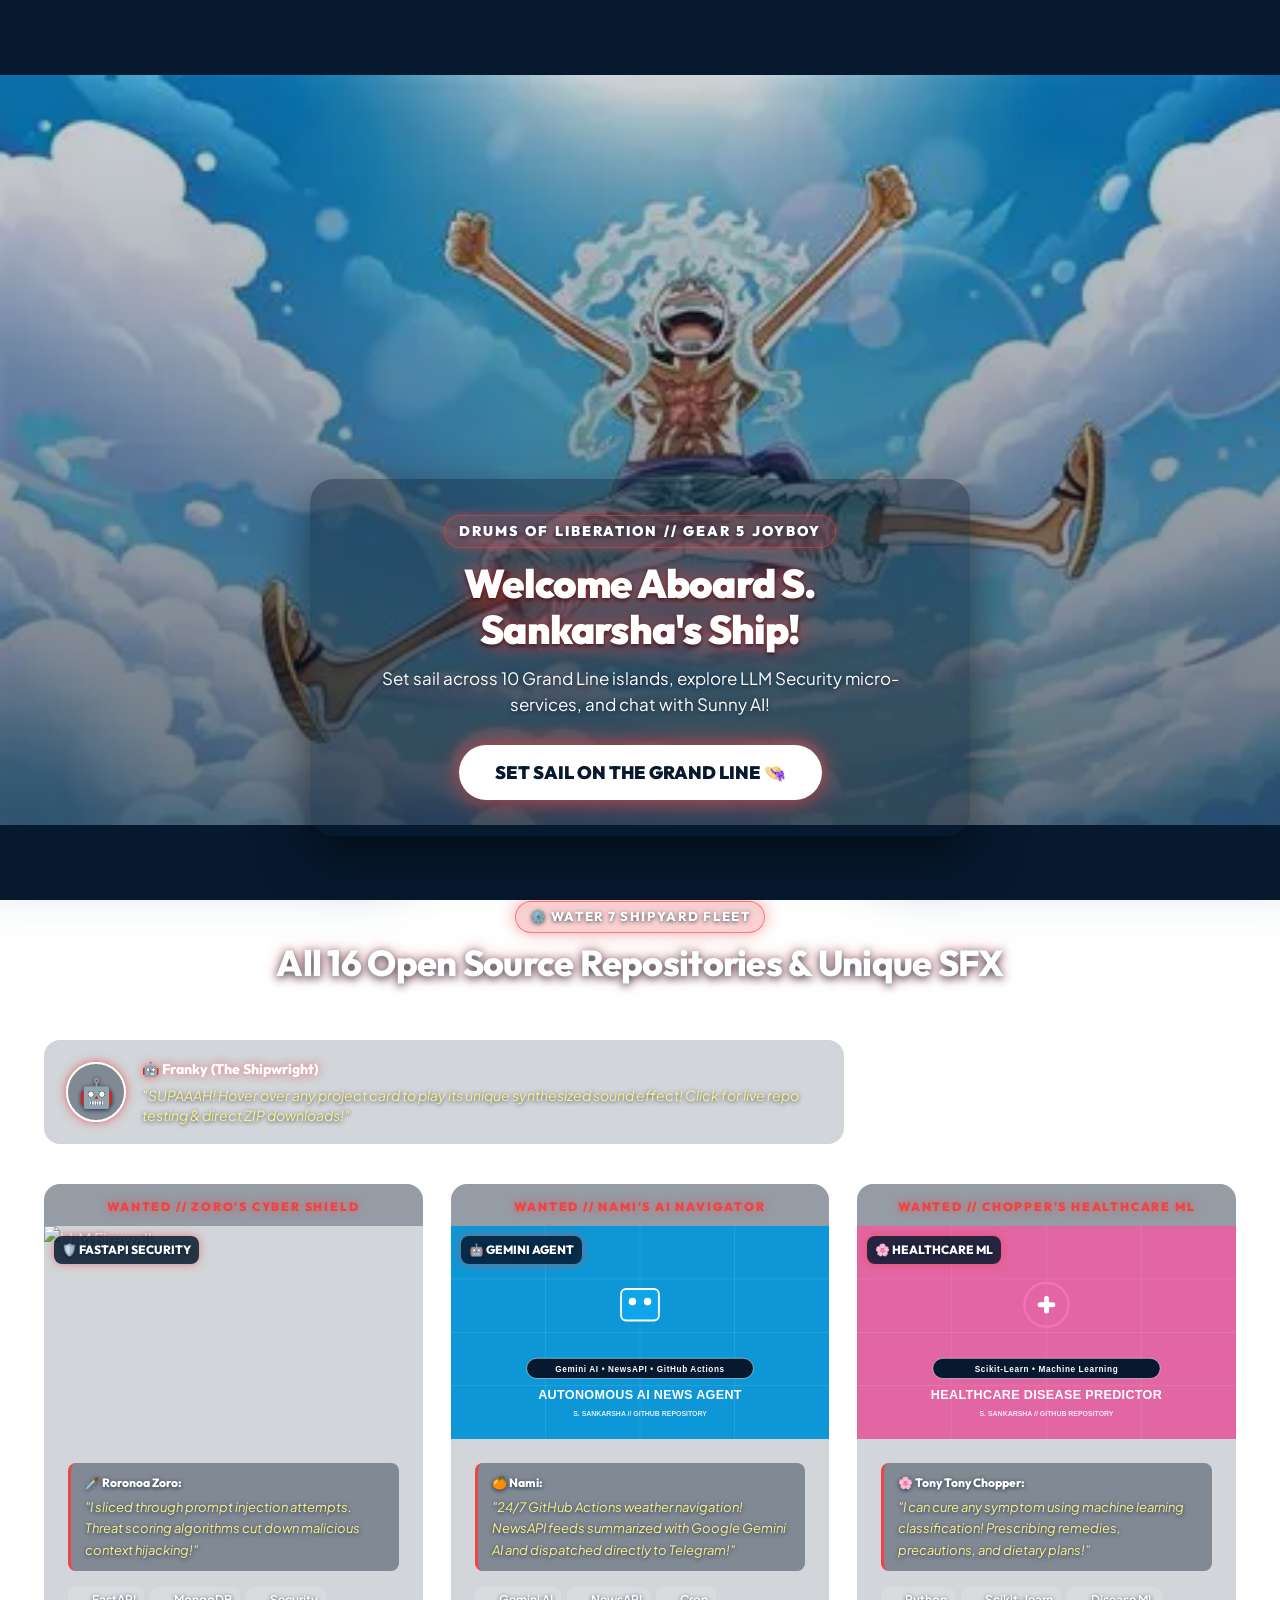
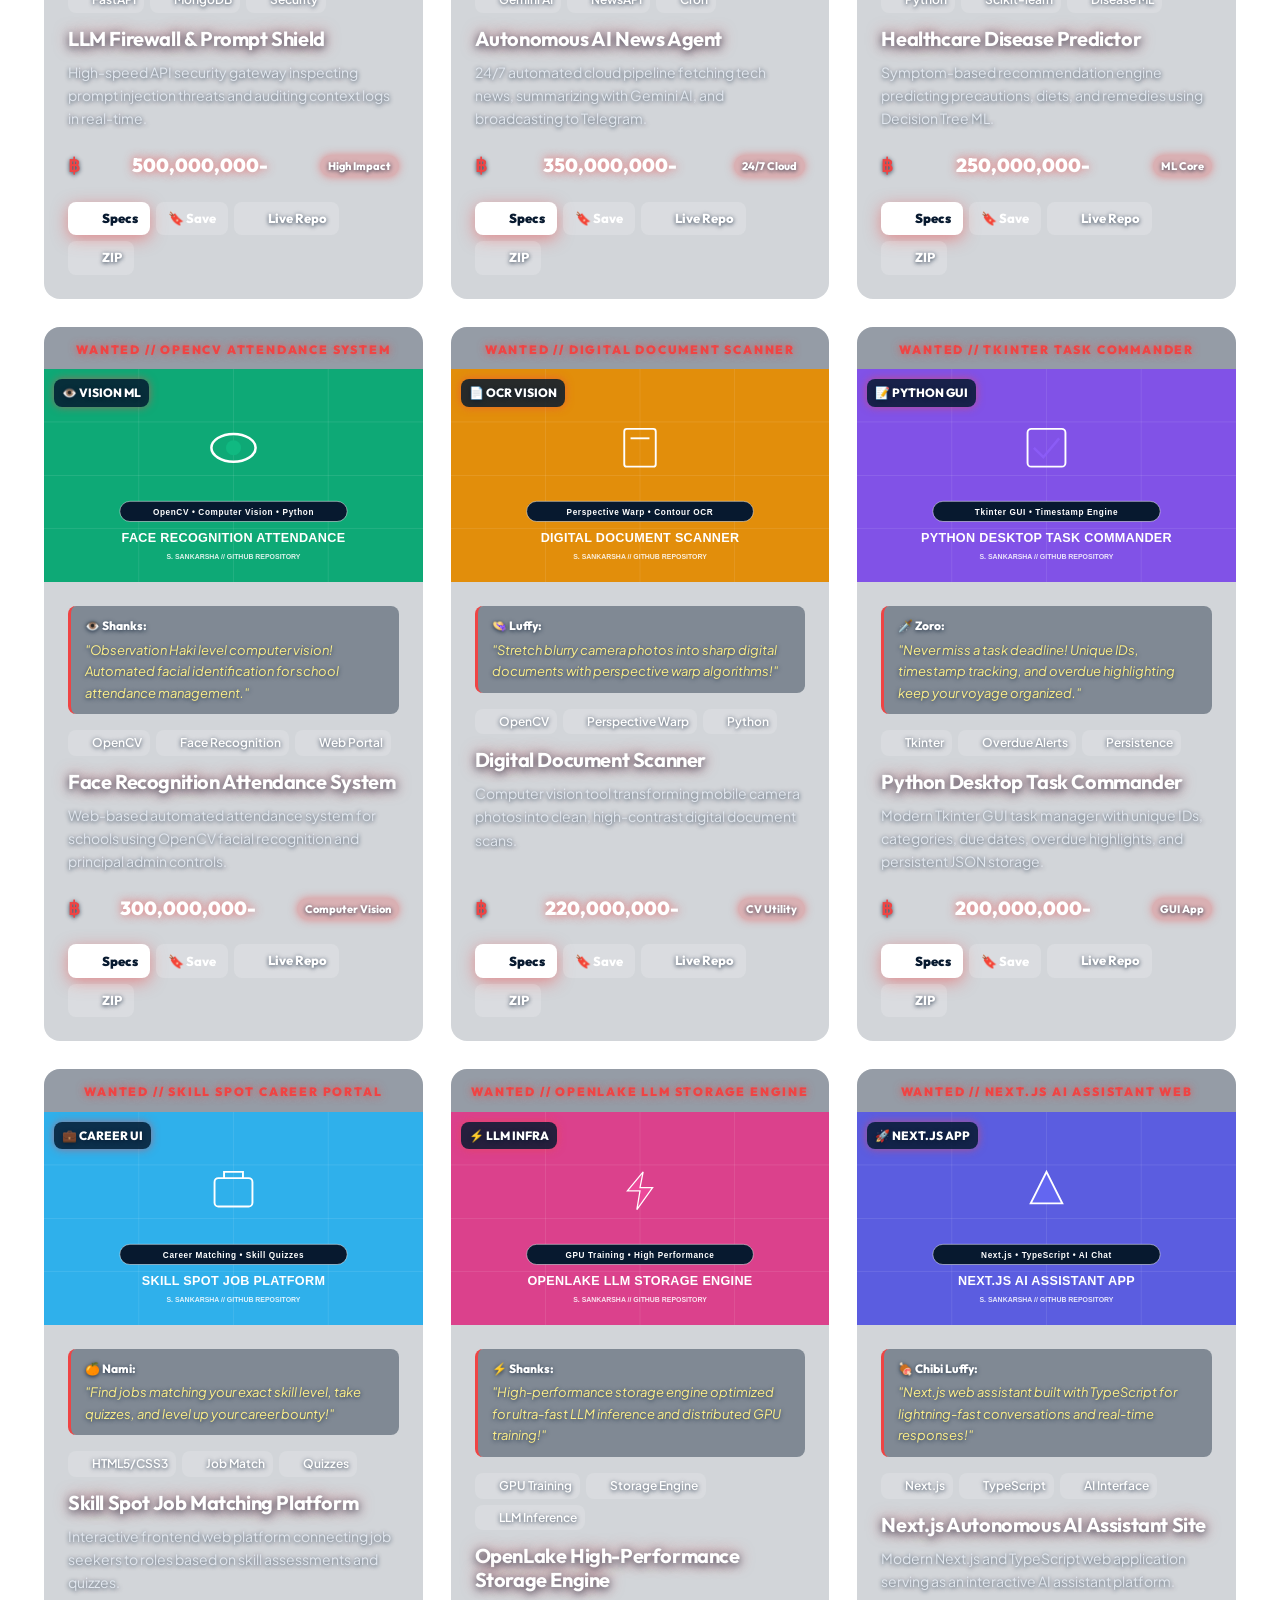
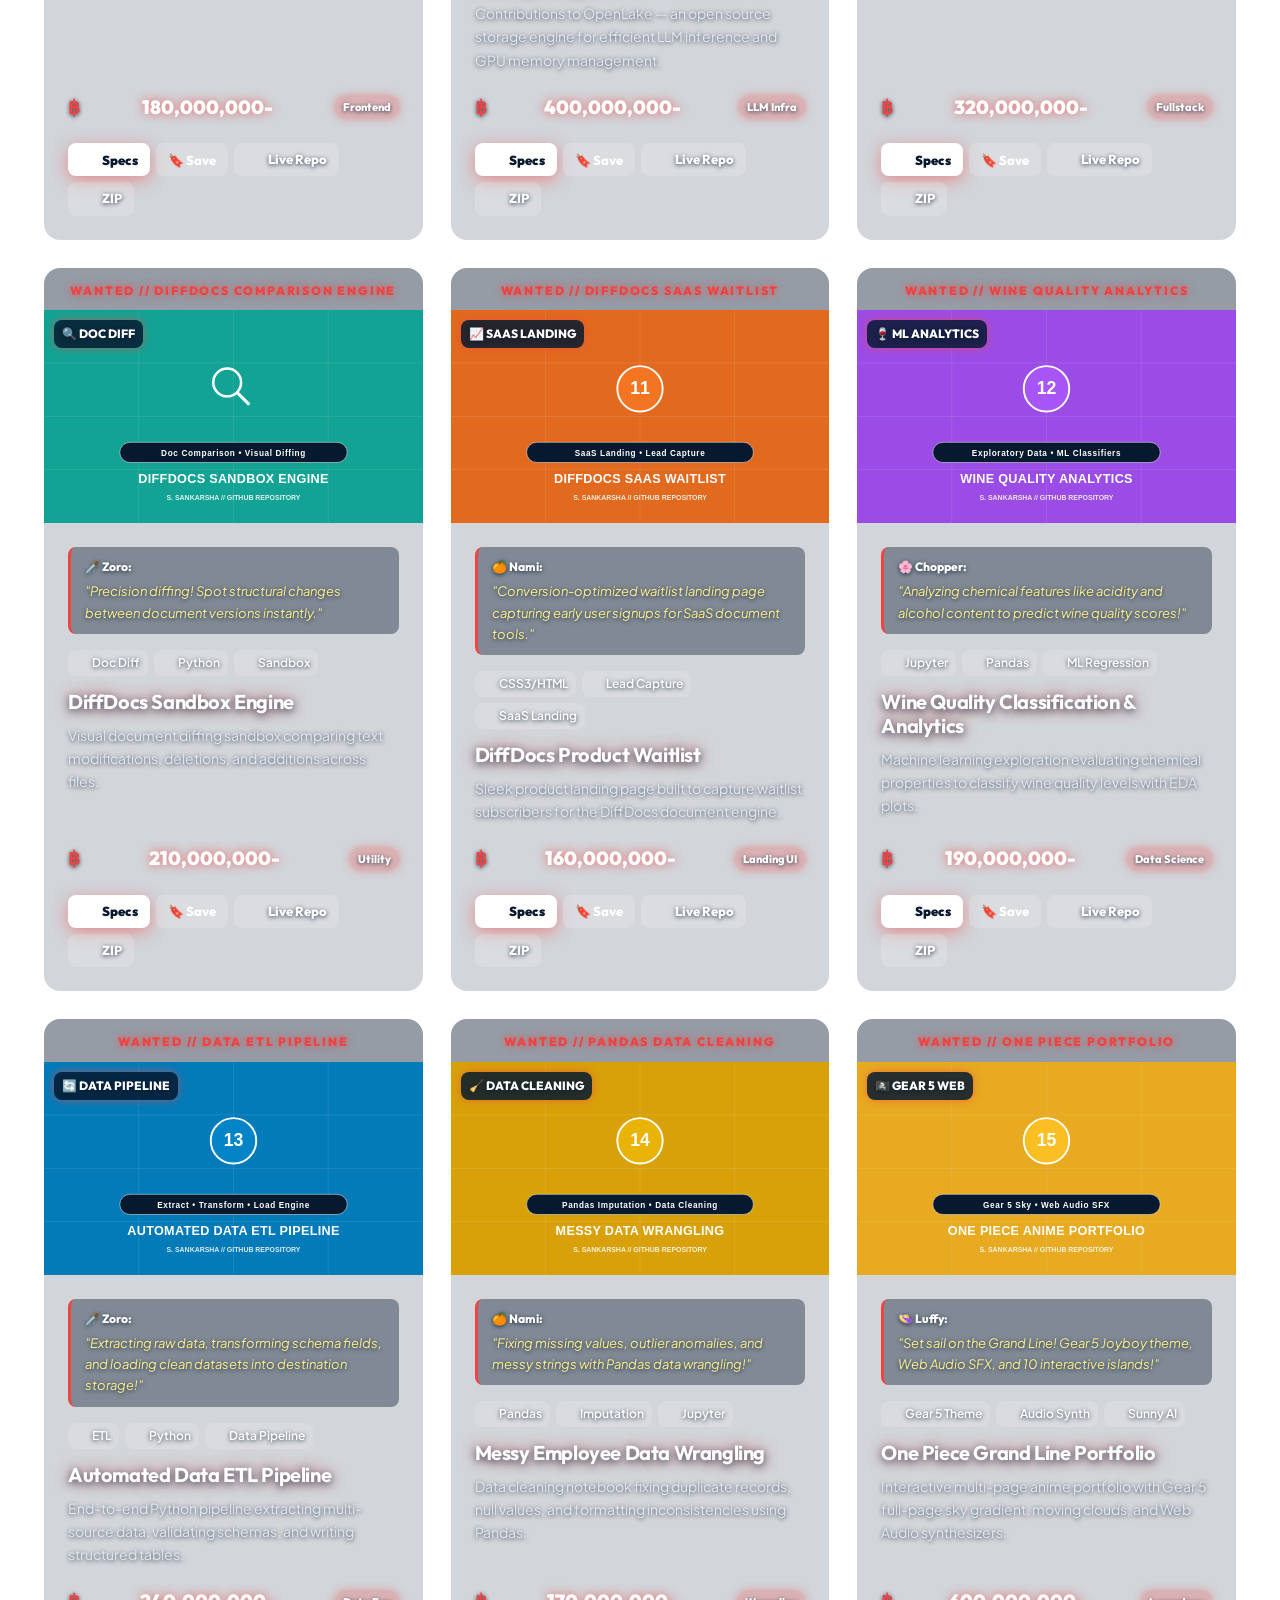
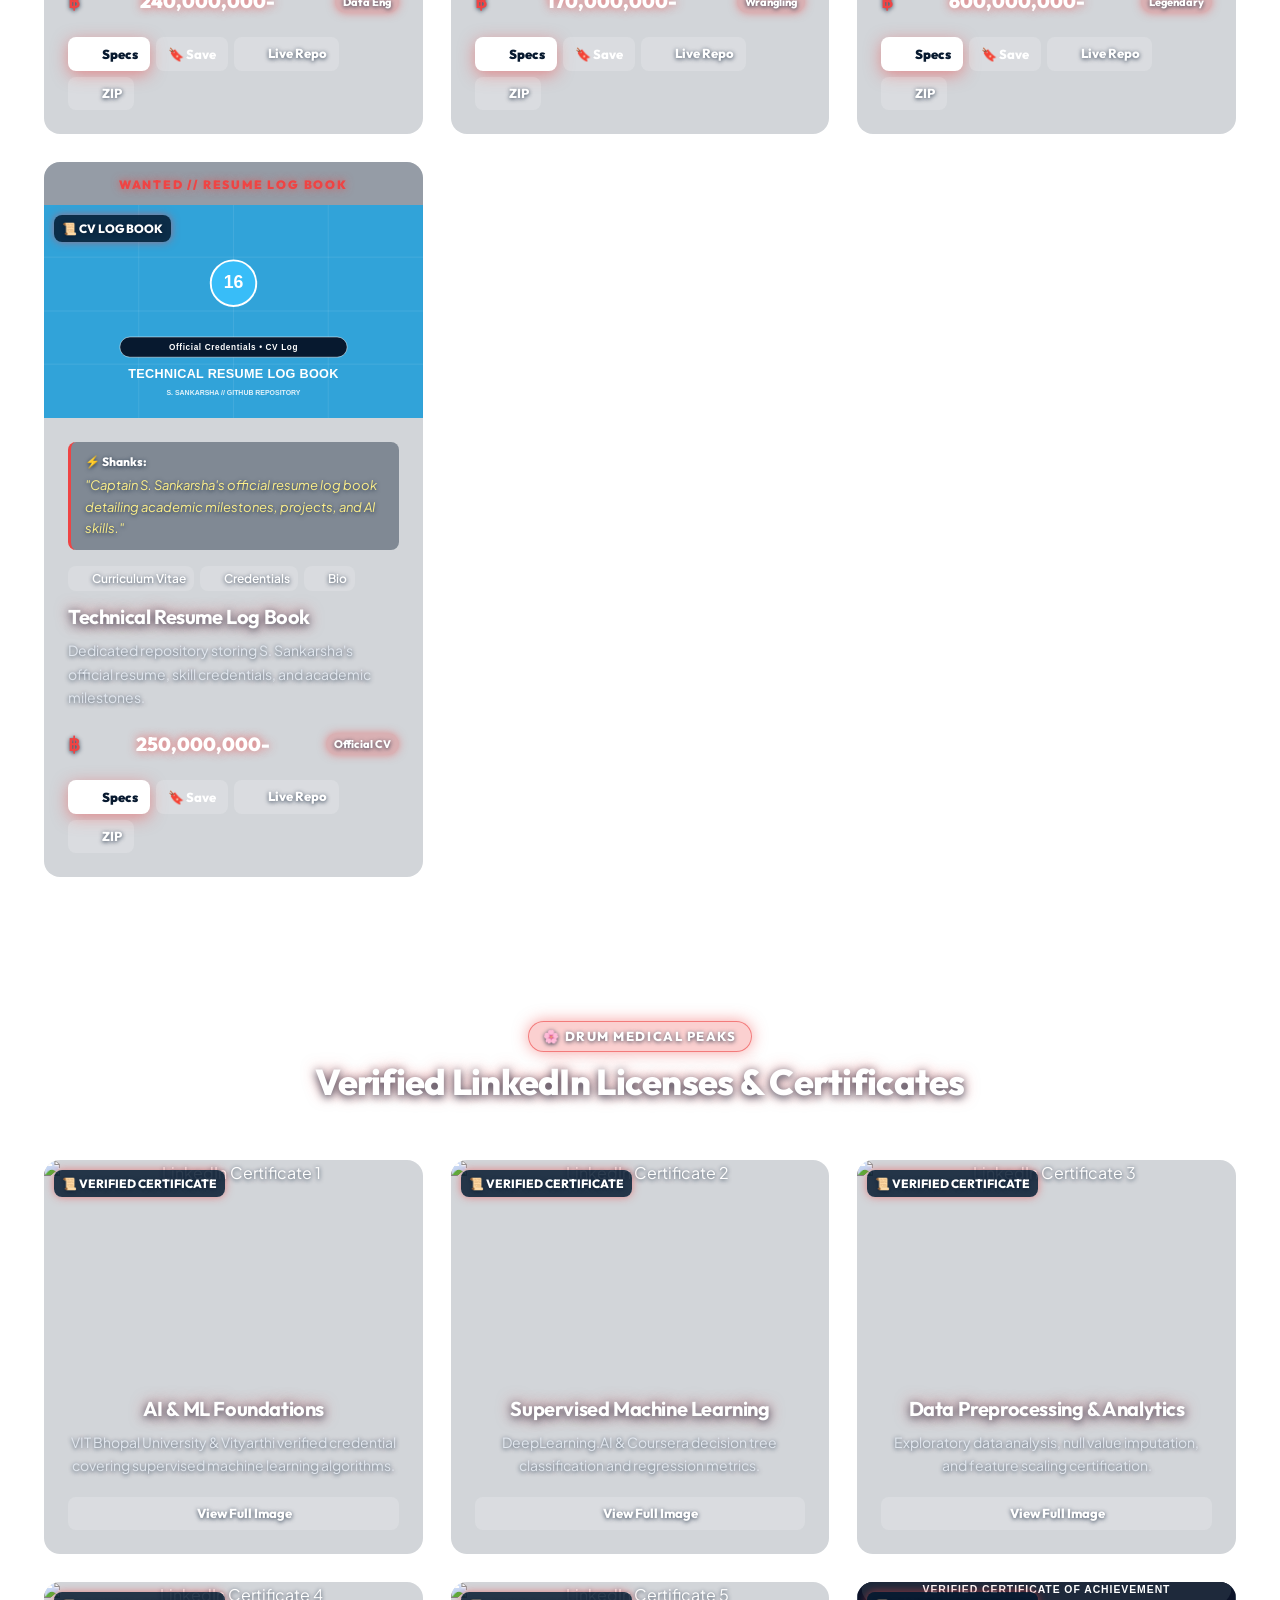
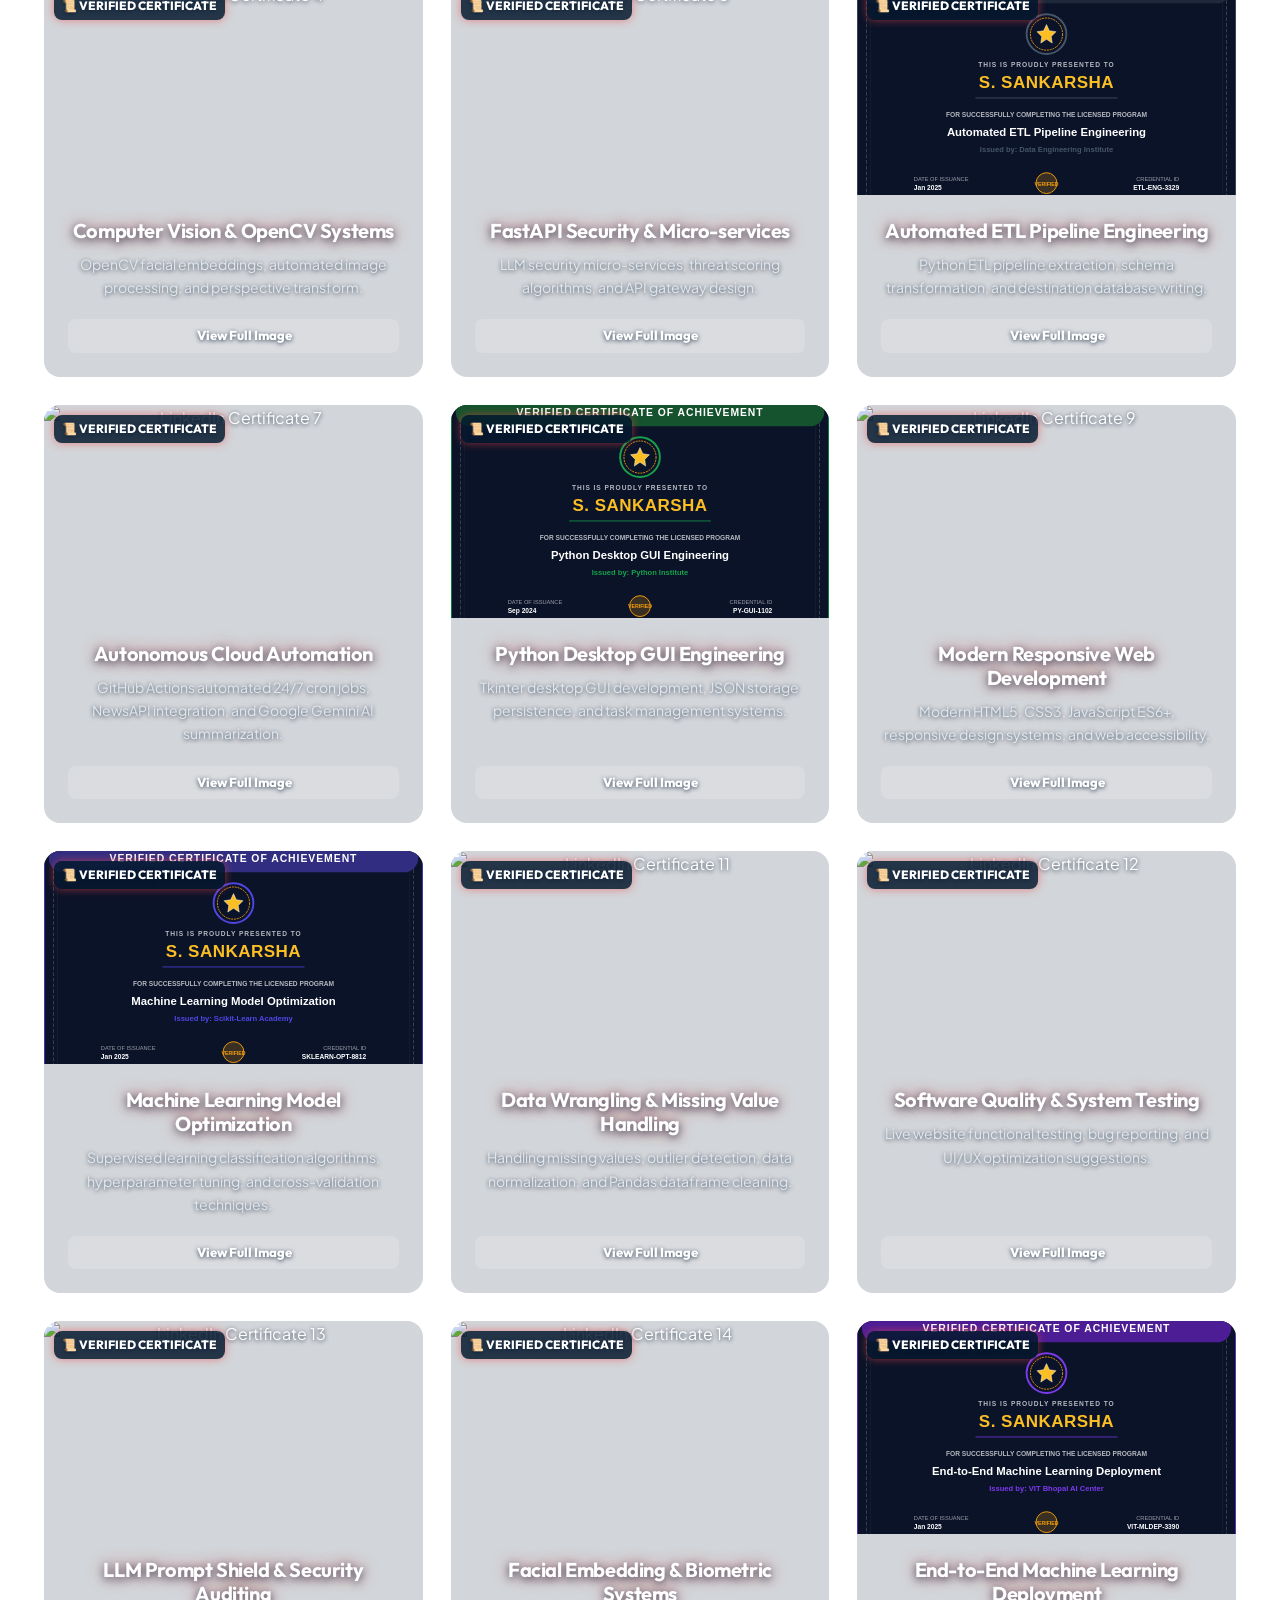
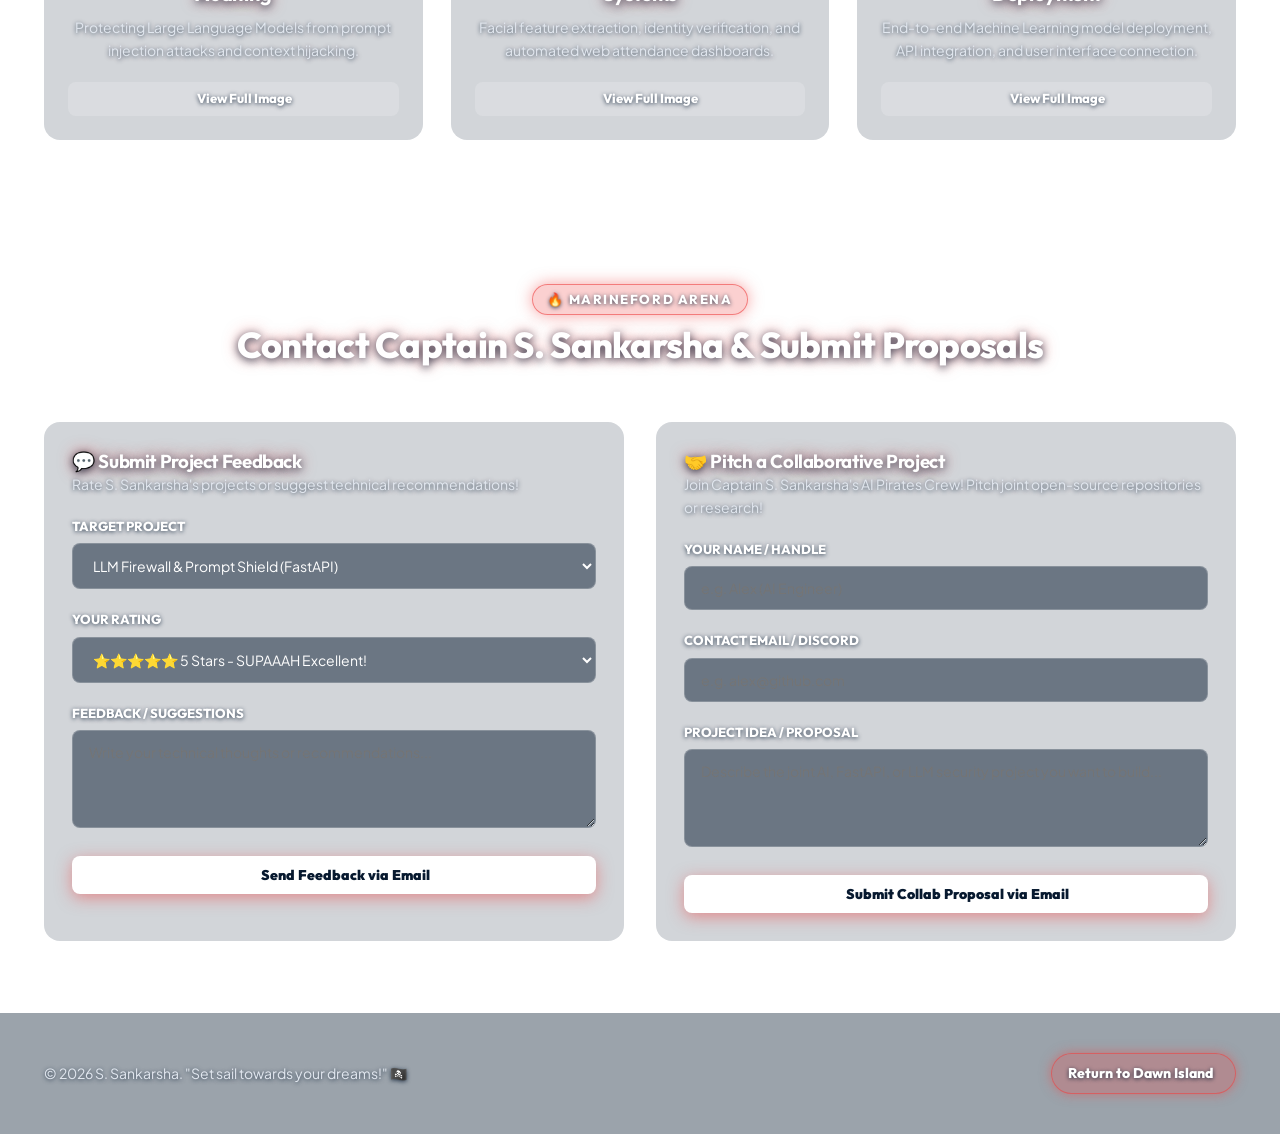
==== index.html @ 999dfcfd "Fix GitHub Pages root structure" ====
<!DOCTYPE html>
<html lang="en">
<head>
    <meta charset="UTF-8">
    <meta name="viewport" content="width=device-width, initial-scale=1.0">
    <title>S. Sankarsha | Grand Line Interactive AI Portfolio</title>
    <meta name="description" content="One Piece Interactive Portfolio of S. Sankarsha (Captain of the AI Pirates) - B.Tech AI & ML student at VIT Bhopal.">
    <meta name="author" content="S. Sankarsha">

    <!-- Open Graph Tags -->
    <meta property="og:title" content="S. Sankarsha | Captain of the AI Pirates">
    <meta property="og:description" content="Sail through the Grand Line across 10 islands, meet Straw Hat guides, and chat with Sunny AI Assistant.">
    <meta property="og:type" content="website">

    <!-- Google Fonts -->
    <link rel="preconnect" href="https://fonts.googleapis.com">
    <link rel="preconnect" href="https://fonts.gstatic.com" crossorigin>
    <link href="https://fonts.googleapis.com/css2?family=Outfit:wght@500;600;700;800;900&family=Plus+Jakarta+Sans:wght@400;500;600;700&display=swap" rel="stylesheet">
    
    <!-- Feather Icons -->
    <script src="https://unpkg.com/feather-icons"></script>

    <link rel="stylesheet" href="styles.css">
</head>
<body>

    <!-- Full-Screen Gear 5 Luffy Entry Splash Overlay -->
    <div class="gear5-splash" id="gear5SplashOverlay">
        <div class="gear5-splash-content">
            <span class="drum-tag">DRUMS OF LIBERATION // GEAR 5 JOYBOY</span>
            <h1 class="drum-title">Welcome Aboard S. Sankarsha's Ship!</h1>
            <p class="drum-subtext">Set sail across 10 Grand Line islands, explore LLM Security micro-services, and chat with Sunny AI!</p>
            <button class="btn-start-voyage" id="startVoyageBtn">
                SET SAIL ON THE GRAND LINE 👒
            </button>
        </div>
    </div>

    <!-- FULL-PAGE ANIMATED GEAR 5 SKY & OCEAN LAYERS -->
    <div class="cloud-drift-container"></div>
    <div class="cloud-left"></div>
    <div class="cloud-right"></div>

    <!-- Ocean Animation Background Canvas -->
    <canvas id="oceanCanvas"></canvas>

    <!-- Floating Glass Pill Log Pose Navigation Bar -->
    <header class="navbar" id="navbar">
        <div class="nav-container">
            <a href="index.html" class="nav-brand" data-luffy-talk="Shishishi! Welcome to S. Sankarsha's Grand Line Ship! Set sail with us!">
                <span class="straw-hat">👒</span>
                <span class="brand-name">S.Sankarsha <span class="brand-tag">// GRAND_LINE</span></span>
            </a>

            <div class="nav-divider"></div>

            <button class="nav-toggle" id="navToggle" aria-label="Toggle navigation menu">
                <i data-feather="menu"></i>
            </button>

            <nav class="nav-menu" id="navMenu">
                <a href="index.html" class="nav-link active">🏝️ Home</a>
                <a href="skills.html" class="nav-link">🗡️ Skills</a>
                <a href="projects.html" class="nav-link">⚙️ Projects</a>
                <a href="academics.html" class="nav-link">📜 Academics</a>
                <a href="experience.html" class="nav-link">🌊 Experience</a>
                <a href="collab.html" class="nav-link">🤝 Collab & Feedback</a>
                
                <button class="btn btn-outline btn-sm" id="openWatchlistBtn" title="View Saved Projects">
                    <i data-feather="bookmark"></i> Watchlist (<span id="watchlistCount">0</span>)
                </button>

                <button class="btn btn-outline btn-sm sfx-toggle" id="sfxToggleBtn" title="Toggle SFX">
                    <i data-feather="volume-2"></i> SFX: ON
                </button>

                <button class="btn btn-outline btn-sm" id="openTreasureBtn">
                    <i data-feather="package"></i> Chest
                </button>

                <button class="btn btn-primary btn-sm btn-sunny-ai" id="openSunnyAiBtn">
                    <i data-feather="cpu"></i> Sunny AI
                </button>
            </nav>
        </div>
    </header>

    <main class="container">

        <!-- ISLAND 1: DAWN ISLAND (Hero Billboard) -->
        <section class="section island-section hero-section" id="dawn-island" data-luffy-talk="I'm Monkey D. Luffy! S. Sankarsha is our AI Captain, and he's gonna build the safest AI in the world!">
            <div class="hero-container">
                <div class="hero-content">
                    <div class="streaming-badge-row">
                        <span class="streaming-badge netflix-red">SEASON 1 // GRAND LINE</span>
                        <span class="streaming-badge match-green">99% MATCH FOR RECRUITERS</span>
                        <span class="streaming-badge crunchy-orange">4K ULTRA HD</span>
                    </div>

                    <h1 class="hero-title">
                        "I'm S. Sankarsha, and I'm gonna conquer the <span class="text-highlight">AI Frontier</span> in the Grand Line!"
                    </h1>

                    <p class="hero-description">
                        Hi! I'm <strong>S. Sankarsha (Captain of the AI Pirates)</strong>—a B.Tech AI & ML student at VIT Bhopal University. Driven by Luffy's spirit of relentless determination, I build FastAPI security gateways, LLM prompt shields, OpenCV face systems, and 24/7 autonomous agents.
                    </p>

                    <div class="character-guide-box luffy-guide">
                        <img src="assets/characters/luffy.jpg" alt="Monkey D. Luffy" class="guide-avatar">
                        <div>
                            <span class="guide-name">👒 Monkey D. Luffy (Captain Guide)</span>
                            <p class="guide-speech">"S. Sankarsha never backs down! He works hard every day studying Machine Learning, Python, and LLM security at VIT Bhopal so he can build awesome technology for everyone!"</p>
                        </div>
                    </div>

                    <div class="hero-actions">
                        <a href="#projects-fleet-section" class="btn btn-primary">
                            <i data-feather="play"></i> ▶ View All 16 Projects
                        </a>
                        <a href="#certifications-section" class="btn btn-outline">
                            <i data-feather="award"></i> Certifications
                        </a>
                        <a href="#contact-collab-section" class="btn btn-outline">
                            <i data-feather="message-square"></i> Contact & Collab
                        </a>
                    </div>
                </div>

                <div class="hero-visual">
                    <div class="anime-frame jolly-frame">
                        <img src="assets/characters/luffy.jpg" alt="S. Sankarsha Captain Avatar" class="anime-avatar" loading="eager">
                        <div class="frame-tag">CAPTAIN // S. SANKARSHA</div>
                    </div>
                </div>
            </div>
        </section>

        <!-- ALL 16 OPEN SOURCE PROJECTS GRID -->
        <section class="section island-section" id="projects-fleet-section">
            <div class="section-header text-center">
                <span class="section-tag">⚙️ WATER 7 SHIPYARD FLEET</span>
                <h2 class="section-title">All 16 Open Source Repositories & Unique SFX</h2>
            </div>

            <div class="character-guide-box franky-guide margin-auto" style="max-width: 800px; margin-bottom: 2.5rem;">
                <div class="guide-avatar-text">🤖</div>
                <div>
                    <span class="guide-name">🤖 Franky (The Shipwright)</span>
                    <p class="guide-speech">"SUPAAAH! Hover over any project card to play its unique synthesized sound effect! Click for live repo testing & direct ZIP downloads!"</p>
                </div>
            </div>

            <div class="projects-grid">
                <!-- 1. LLM Firewall -->
                <article class="wanted-poster card" data-sfx-id="1" id="zoroProjectCard">
                    <div class="sword-slash-overlay" id="zoroSlashOverlay"><span class="slash-line line-1"></span><span class="slash-line line-2"></span><span class="slash-line line-3"></span></div>
                    <div class="poster-header"><span class="poster-dead-alive">WANTED // ZORO'S CYBER SHIELD</span></div>
                    <div class="project-image-wrapper">
                        <img src="assets/projects/project_1.svg" alt="LLM Firewall" class="project-image" loading="lazy">
                        <div class="bounty-crew-tag">🛡️ FASTAPI SECURITY</div>
                    </div>
                    <div class="project-body">
                        <div class="character-quote-box">
                            <span class="quote-speaker">🗡️ Roronoa Zoro:</span>
                            <p class="quote-text">"I sliced through prompt injection attempts. Threat scoring algorithms cut down malicious context hijacking!"</p>
                        </div>
                        <div class="project-tags">
                            <span class="tag"><i data-feather="server"></i> FastAPI</span>
                            <span class="tag"><i data-feather="database"></i> MongoDB</span>
                            <span class="tag"><i data-feather="shield"></i> Security</span>
                        </div>
                        <h3 class="project-title">LLM Firewall & Prompt Shield</h3>
                        <p class="project-description">High-speed API security gateway inspecting prompt injection threats and auditing context logs in real-time.</p>
                        <div class="bounty-amount" data-tooltip="FastAPI Gateway + Real-time Threat Scoring + MongoDB Audit Trail">
                            <span class="berry-symbol">฿</span> 500,000,000- <span class="bounty-badge">High Impact</span>
                        </div>
                        <div class="project-footer" style="display: flex; gap: 0.375rem; flex-wrap: wrap;">
                            <button class="btn btn-sm btn-primary open-episode-btn" data-project="1"><i data-feather="play"></i> Specs</button>
                            <button class="btn btn-sm btn-outline bookmark-btn" data-id="1" data-title="LLM Firewall & Prompt Shield">🔖 Save</button>
                            <a href="https://github.com/Sankarsh369/llm-firewall-api" target="_blank" rel="noopener noreferrer" class="btn btn-sm btn-outline"><i data-feather="external-link"></i> Live Repo</a>
                            <a href="https://github.com/Sankarsh369/llm-firewall-api/archive/refs/heads/main.zip" class="btn btn-sm btn-outline" download><i data-feather="download"></i> ZIP</a>
                        </div>
                    </div>
                </article>

                <!-- 2. AI News Agent -->
                <article class="wanted-poster card" data-sfx-id="2" id="namiProjectCard">
                    <div class="lightning-overlay" id="namiLightningOverlay"><div class="lightning-bolt"></div></div>
                    <div class="poster-header"><span class="poster-dead-alive">WANTED // NAMI'S AI NAVIGATOR</span></div>
                    <div class="project-image-wrapper">
                        <img src="assets/projects/project_2.svg" alt="AI News Agent" class="project-image" loading="lazy">
                        <div class="bounty-crew-tag">🤖 GEMINI AGENT</div>
                    </div>
                    <div class="project-body">
                        <div class="character-quote-box">
                            <span class="quote-speaker">🍊 Nami:</span>
                            <p class="quote-text">"24/7 GitHub Actions weather navigation! NewsAPI feeds summarized with Google Gemini AI and dispatched directly to Telegram!"</p>
                        </div>
                        <div class="project-tags">
                            <span class="tag"><i data-feather="cpu"></i> Gemini AI</span>
                            <span class="tag"><i data-feather="rss"></i> NewsAPI</span>
                            <span class="tag"><i data-feather="refresh-cw"></i> Cron</span>
                        </div>
                        <h3 class="project-title">Autonomous AI News Agent</h3>
                        <p class="project-description">24/7 automated cloud pipeline fetching tech news, summarizing with Gemini AI, and broadcasting to Telegram.</p>
                        <div class="bounty-amount" data-tooltip="Autonomous Cloud Cron + Gemini Summarization + Telegram Hooks">
                            <span class="berry-symbol">฿</span> 350,000,000- <span class="bounty-badge">24/7 Cloud</span>
                        </div>
                        <div class="project-footer" style="display: flex; gap: 0.375rem; flex-wrap: wrap;">
                            <button class="btn btn-sm btn-primary open-episode-btn" data-project="2"><i data-feather="play"></i> Specs</button>
                            <button class="btn btn-sm btn-outline bookmark-btn" data-id="2" data-title="Autonomous AI News Agent">🔖 Save</button>
                            <a href="https://github.com/Sankarsh369/ai-news-agent" target="_blank" rel="noopener noreferrer" class="btn btn-sm btn-outline"><i data-feather="external-link"></i> Live Repo</a>
                            <a href="https://github.com/Sankarsh369/ai-news-agent/archive/refs/heads/main.zip" class="btn btn-sm btn-outline" download><i data-feather="download"></i> ZIP</a>
                        </div>
                    </div>
                </article>

                <!-- 3. Health Care Center -->
                <article class="wanted-poster card" data-sfx-id="3" id="chopperProjectCard">
                    <div class="sakura-overlay" id="chopperSakuraOverlay"><div class="sakura-petal" style="left: 20%;"></div><div class="sakura-petal" style="left: 50%;"></div><div class="sakura-petal" style="left: 80%;"></div></div>
                    <div class="poster-header"><span class="poster-dead-alive">WANTED // CHOPPER'S HEALTHCARE ML</span></div>
                    <div class="project-image-wrapper">
                        <img src="assets/projects/project_3.svg" alt="Medicine Rec System" class="project-image" loading="lazy">
                        <div class="bounty-crew-tag">🌸 HEALTHCARE ML</div>
                    </div>
                    <div class="project-body">
                        <div class="character-quote-box">
                            <span class="quote-speaker">🌸 Tony Tony Chopper:</span>
                            <p class="quote-text">"I can cure any symptom using machine learning classification! Prescribing remedies, precautions, and dietary plans!"</p>
                        </div>
                        <div class="project-tags">
                            <span class="tag"><i data-feather="code"></i> Python</span>
                            <span class="tag"><i data-feather="box"></i> Scikit-learn</span>
                            <span class="tag"><i data-feather="activity"></i> Disease ML</span>
                        </div>
                        <h3 class="project-title">Healthcare Disease Predictor</h3>
                        <p class="project-description">Symptom-based recommendation engine predicting precautions, diets, and remedies using Decision Tree ML.</p>
                        <div class="bounty-amount" data-tooltip="Scikit-learn Supervised Classification + Healthcare Tip Generator">
                            <span class="berry-symbol">฿</span> 250,000,000- <span class="bounty-badge">ML Core</span>
                        </div>
                        <div class="project-footer" style="display: flex; gap: 0.375rem; flex-wrap: wrap;">
                            <button class="btn btn-sm btn-primary open-episode-btn" data-project="3"><i data-feather="play"></i> Specs</button>
                            <button class="btn btn-sm btn-outline bookmark-btn" data-id="3" data-title="Healthcare Disease Predictor">🔖 Save</button>
                            <a href="https://github.com/Sankarsh369/Health_Care_center" target="_blank" rel="noopener noreferrer" class="btn btn-sm btn-outline"><i data-feather="external-link"></i> Live Repo</a>
                            <a href="https://github.com/Sankarsh369/Health_Care_center/archive/refs/heads/main.zip" class="btn btn-sm btn-outline" download><i data-feather="download"></i> ZIP</a>
                        </div>
                    </div>
                </article>

                <!-- 4. Face Recognition Attendance -->
                <article class="wanted-poster card" data-sfx-id="4">
                    <div class="poster-header"><span class="poster-dead-alive">WANTED // OPENCV ATTENDANCE SYSTEM</span></div>
                    <div class="project-image-wrapper">
                        <img src="assets/projects/project_4.svg" alt="Face Recognition Attendance" class="project-image" loading="lazy">
                        <div class="bounty-crew-tag">👁️ VISION ML</div>
                    </div>
                    <div class="project-body">
                        <div class="character-quote-box">
                            <span class="quote-speaker">👁️ Shanks:</span>
                            <p class="quote-text">"Observation Haki level computer vision! Automated facial identification for school attendance management."</p>
                        </div>
                        <div class="project-tags">
                            <span class="tag"><i data-feather="camera"></i> OpenCV</span>
                            <span class="tag"><i data-feather="user"></i> Face Recognition</span>
                            <span class="tag"><i data-feather="globe"></i> Web Portal</span>
                        </div>
                        <h3 class="project-title">Face Recognition Attendance System</h3>
                        <p class="project-description">Web-based automated attendance system for schools using OpenCV facial recognition and principal admin controls.</p>
                        <div class="bounty-amount" data-tooltip="OpenCV Facial Embeddings + Role-Based Attendance Dashboard">
                            <span class="berry-symbol">฿</span> 300,000,000- <span class="bounty-badge">Computer Vision</span>
                        </div>
                        <div class="project-footer" style="display: flex; gap: 0.375rem; flex-wrap: wrap;">
                            <button class="btn btn-sm btn-primary open-episode-btn" data-project="4"><i data-feather="play"></i> Specs</button>
                            <button class="btn btn-sm btn-outline bookmark-btn" data-id="4" data-title="Face Recognition Attendance System">🔖 Save</button>
                            <a href="https://github.com/Sankarsh369/Face-recognition-attendance-system" target="_blank" rel="noopener noreferrer" class="btn btn-sm btn-outline"><i data-feather="external-link"></i> Live Repo</a>
                            <a href="https://github.com/Sankarsh369/Face-recognition-attendance-system/archive/refs/heads/main.zip" class="btn btn-sm btn-outline" download><i data-feather="download"></i> ZIP</a>
                        </div>
                    </div>
                </article>

                <!-- 5. Digital Document Scanner -->
                <article class="wanted-poster card" data-sfx-id="5">
                    <div class="poster-header"><span class="poster-dead-alive">WANTED // DIGITAL DOCUMENT SCANNER</span></div>
                    <div class="project-image-wrapper">
                        <img src="assets/projects/project_5.svg" alt="Document Scanner" class="project-image" loading="lazy">
                        <div class="bounty-crew-tag">📄 OCR VISION</div>
                    </div>
                    <div class="project-body">
                        <div class="character-quote-box">
                            <span class="quote-speaker">👒 Luffy:</span>
                            <p class="quote-text">"Stretch blurry camera photos into sharp digital documents with perspective warp algorithms!"</p>
                        </div>
                        <div class="project-tags">
                            <span class="tag"><i data-feather="camera"></i> OpenCV</span>
                            <span class="tag"><i data-feather="file-text"></i> Perspective Warp</span>
                            <span class="tag"><i data-feather="code"></i> Python</span>
                        </div>
                        <h3 class="project-title">Digital Document Scanner</h3>
                        <p class="project-description">Computer vision tool transforming mobile camera photos into clean, high-contrast digital document scans.</p>
                        <div class="bounty-amount" data-tooltip="Contour Detection + 4-Point Perspective Transform + Adaptive Thresholding">
                            <span class="berry-symbol">฿</span> 220,000,000- <span class="bounty-badge">CV Utility</span>
                        </div>
                        <div class="project-footer" style="display: flex; gap: 0.375rem; flex-wrap: wrap;">
                            <button class="btn btn-sm btn-primary open-episode-btn" data-project="5"><i data-feather="play"></i> Specs</button>
                            <button class="btn btn-sm btn-outline bookmark-btn" data-id="5" data-title="Digital Document Scanner">🔖 Save</button>
                            <a href="https://github.com/Sankarsh369/digital-document-scanner" target="_blank" rel="noopener noreferrer" class="btn btn-sm btn-outline"><i data-feather="external-link"></i> Live Repo</a>
                            <a href="https://github.com/Sankarsh369/digital-document-scanner/archive/refs/heads/main.zip" class="btn btn-sm btn-outline" download><i data-feather="download"></i> ZIP</a>
                        </div>
                    </div>
                </article>

                <!-- 6. Desktop To-Do List App -->
                <article class="wanted-poster card" data-sfx-id="6">
                    <div class="poster-header"><span class="poster-dead-alive">WANTED // TKINTER TASK COMMANDER</span></div>
                    <div class="project-image-wrapper">
                        <img src="assets/projects/project_6.svg" alt="To-Do List App" class="project-image" loading="lazy">
                        <div class="bounty-crew-tag">📝 PYTHON GUI</div>
                    </div>
                    <div class="project-body">
                        <div class="character-quote-box">
                            <span class="quote-speaker">🗡️ Zoro:</span>
                            <p class="quote-text">"Never miss a task deadline! Unique IDs, timestamp tracking, and overdue highlighting keep your voyage organized."</p>
                        </div>
                        <div class="project-tags">
                            <span class="tag"><i data-feather="layout"></i> Tkinter</span>
                            <span class="tag"><i data-feather="clock"></i> Overdue Alerts</span>
                            <span class="tag"><i data-feather="database"></i> Persistence</span>
                        </div>
                        <h3 class="project-title">Python Desktop Task Commander</h3>
                        <p class="project-description">Modern Tkinter GUI task manager with unique IDs, categories, due dates, overdue highlights, and persistent JSON storage.</p>
                        <div class="bounty-amount" data-tooltip="Tkinter UI + Filter/Sort Engine + Timestamp Persistence">
                            <span class="berry-symbol">฿</span> 200,000,000- <span class="bounty-badge">GUI App</span>
                        </div>
                        <div class="project-footer" style="display: flex; gap: 0.375rem; flex-wrap: wrap;">
                            <button class="btn btn-sm btn-primary open-episode-btn" data-project="6"><i data-feather="play"></i> Specs</button>
                            <button class="btn btn-sm btn-outline bookmark-btn" data-id="6" data-title="Python Task Commander">🔖 Save</button>
                            <a href="https://github.com/Sankarsh369/To-Do-List-App" target="_blank" rel="noopener noreferrer" class="btn btn-sm btn-outline"><i data-feather="external-link"></i> Live Repo</a>
                            <a href="https://github.com/Sankarsh369/To-Do-List-App/archive/refs/heads/main.zip" class="btn btn-sm btn-outline" download><i data-feather="download"></i> ZIP</a>
                        </div>
                    </div>
                </article>

                <!-- 7. Skill Spot -->
                <article class="wanted-poster card" data-sfx-id="7">
                    <div class="poster-header"><span class="poster-dead-alive">WANTED // SKILL SPOT CAREER PORTAL</span></div>
                    <div class="project-image-wrapper">
                        <img src="assets/projects/project_7.svg" alt="Skill Spot" class="project-image" loading="lazy">
                        <div class="bounty-crew-tag">💼 CAREER UI</div>
                    </div>
                    <div class="project-body">
                        <div class="character-quote-box">
                            <span class="quote-speaker">🍊 Nami:</span>
                            <p class="quote-text">"Find jobs matching your exact skill level, take quizzes, and level up your career bounty!"</p>
                        </div>
                        <div class="project-tags">
                            <span class="tag"><i data-feather="globe"></i> HTML5/CSS3</span>
                            <span class="tag"><i data-feather="briefcase"></i> Job Match</span>
                            <span class="tag"><i data-feather="check-square"></i> Quizzes</span>
                        </div>
                        <h3 class="project-title">Skill Spot Job Matching Platform</h3>
                        <p class="project-description">Interactive frontend web platform connecting job seekers to roles based on skill assessments and quizzes.</p>
                        <div class="bounty-amount" data-tooltip="Interactive Skill Assessment Engine + Responsive Frontend Design">
                            <span class="berry-symbol">฿</span> 180,000,000- <span class="bounty-badge">Frontend</span>
                        </div>
                        <div class="project-footer" style="display: flex; gap: 0.375rem; flex-wrap: wrap;">
                            <button class="btn btn-sm btn-primary open-episode-btn" data-project="7"><i data-feather="play"></i> Specs</button>
                            <button class="btn btn-sm btn-outline bookmark-btn" data-id="7" data-title="Skill Spot Platform">🔖 Save</button>
                            <a href="https://github.com/Sankarsh369/Skill_Spot" target="_blank" rel="noopener noreferrer" class="btn btn-sm btn-outline"><i data-feather="external-link"></i> Live Repo</a>
                            <a href="https://github.com/Sankarsh369/Skill_Spot/archive/refs/heads/main.zip" class="btn btn-sm btn-outline" download><i data-feather="download"></i> ZIP</a>
                        </div>
                    </div>
                </article>

                <!-- 8. OpenLake -->
                <article class="wanted-poster card" data-sfx-id="8">
                    <div class="poster-header"><span class="poster-dead-alive">WANTED // OPENLAKE LLM STORAGE ENGINE</span></div>
                    <div class="project-image-wrapper">
                        <img src="assets/projects/project_8.svg" alt="OpenLake" class="project-image" loading="lazy">
                        <div class="bounty-crew-tag">⚡ LLM INFRA</div>
                    </div>
                    <div class="project-body">
                        <div class="character-quote-box">
                            <span class="quote-speaker">⚡ Shanks:</span>
                            <p class="quote-text">"High-performance storage engine optimized for ultra-fast LLM inference and distributed GPU training!"</p>
                        </div>
                        <div class="project-tags">
                            <span class="tag"><i data-feather="cpu"></i> GPU Training</span>
                            <span class="tag"><i data-feather="database"></i> Storage Engine</span>
                            <span class="tag"><i data-feather="zap"></i> LLM Inference</span>
                        </div>
                        <h3 class="project-title">OpenLake High-Performance Storage Engine</h3>
                        <p class="project-description">Contributions to OpenLake — an open source storage engine for efficient LLM inference and GPU memory management.</p>
                        <div class="bounty-amount" data-tooltip="High Performance Storage Engine + GPU Training Optimization">
                            <span class="berry-symbol">฿</span> 400,000,000- <span class="bounty-badge">LLM Infra</span>
                        </div>
                        <div class="project-footer" style="display: flex; gap: 0.375rem; flex-wrap: wrap;">
                            <button class="btn btn-sm btn-primary open-episode-btn" data-project="8"><i data-feather="play"></i> Specs</button>
                            <button class="btn btn-sm btn-outline bookmark-btn" data-id="8" data-title="OpenLake LLM Storage Engine">🔖 Save</button>
                            <a href="https://github.com/Sankarsh369/openlake" target="_blank" rel="noopener noreferrer" class="btn btn-sm btn-outline"><i data-feather="external-link"></i> Live Repo</a>
                            <a href="https://github.com/Sankarsh369/openlake/archive/refs/heads/main.zip" class="btn btn-sm btn-outline" download><i data-feather="download"></i> ZIP</a>
                        </div>
                    </div>
                </article>

                <!-- 9. AI Assistant Site -->
                <article class="wanted-poster card" data-sfx-id="9">
                    <div class="poster-header"><span class="poster-dead-alive">WANTED // NEXT.JS AI ASSISTANT WEB</span></div>
                    <div class="project-image-wrapper">
                        <img src="assets/projects/project_9.svg" alt="AI Assistant Site" class="project-image" loading="lazy">
                        <div class="bounty-crew-tag">🚀 NEXT.JS APP</div>
                    </div>
                    <div class="project-body">
                        <div class="character-quote-box">
                            <span class="quote-speaker">🍖 Chibi Luffy:</span>
                            <p class="quote-text">"Next.js web assistant built with TypeScript for lightning-fast conversations and real-time responses!"</p>
                        </div>
                        <div class="project-tags">
                            <span class="tag"><i data-feather="layers"></i> Next.js</span>
                            <span class="tag"><i data-feather="code"></i> TypeScript</span>
                            <span class="tag"><i data-feather="cpu"></i> AI Interface</span>
                        </div>
                        <h3 class="project-title">Next.js Autonomous AI Assistant Site</h3>
                        <p class="project-description">Modern Next.js and TypeScript web application serving as an interactive AI assistant platform.</p>
                        <div class="bounty-amount" data-tooltip="Next.js App Router + TypeScript Typing + Streaming AI Responses">
                            <span class="berry-symbol">฿</span> 320,000,000- <span class="bounty-badge">Fullstack</span>
                        </div>
                        <div class="project-footer" style="display: flex; gap: 0.375rem; flex-wrap: wrap;">
                            <button class="btn btn-sm btn-primary open-episode-btn" data-project="9"><i data-feather="play"></i> Specs</button>
                            <button class="btn btn-sm btn-outline bookmark-btn" data-id="9" data-title="Next.js AI Assistant Site">🔖 Save</button>
                            <a href="https://github.com/Sankarsh369/my-ai-assistant-site" target="_blank" rel="noopener noreferrer" class="btn btn-sm btn-outline"><i data-feather="external-link"></i> Live Repo</a>
                            <a href="https://github.com/Sankarsh369/my-ai-assistant-site/archive/refs/heads/main.zip" class="btn btn-sm btn-outline" download><i data-feather="download"></i> ZIP</a>
                        </div>
                    </div>
                </article>

                <!-- 10. DiffDocs Sandbox -->
                <article class="wanted-poster card" data-sfx-id="10">
                    <div class="poster-header"><span class="poster-dead-alive">WANTED // DIFFDOCS COMPARISON ENGINE</span></div>
                    <div class="project-image-wrapper">
                        <img src="assets/projects/project_10.svg" alt="DiffDocs Sandbox" class="project-image" loading="lazy">
                        <div class="bounty-crew-tag">🔍 DOC DIFF</div>
                    </div>
                    <div class="project-body">
                        <div class="character-quote-box">
                            <span class="quote-speaker">🗡️ Zoro:</span>
                            <p class="quote-text">"Precision diffing! Spot structural changes between document versions instantly."</p>
                        </div>
                        <div class="project-tags">
                            <span class="tag"><i data-feather="file-text"></i> Doc Diff</span>
                            <span class="tag"><i data-feather="code"></i> Python</span>
                            <span class="tag"><i data-feather="sliders"></i> Sandbox</span>
                        </div>
                        <h3 class="project-title">DiffDocs Sandbox Engine</h3>
                        <p class="project-description">Visual document diffing sandbox comparing text modifications, deletions, and additions across files.</p>
                        <div class="bounty-amount" data-tooltip="Algorithm Diff Engine + Side-by-Side Visual Comparison">
                            <span class="berry-symbol">฿</span> 210,000,000- <span class="bounty-badge">Utility</span>
                        </div>
                        <div class="project-footer" style="display: flex; gap: 0.375rem; flex-wrap: wrap;">
                            <button class="btn btn-sm btn-primary open-episode-btn" data-project="10"><i data-feather="play"></i> Specs</button>
                            <button class="btn btn-sm btn-outline bookmark-btn" data-id="10" data-title="DiffDocs Sandbox Engine">🔖 Save</button>
                            <a href="https://github.com/Sankarsh369/diffdocs-test-sandbox" target="_blank" rel="noopener noreferrer" class="btn btn-sm btn-outline"><i data-feather="external-link"></i> Live Repo</a>
                            <a href="https://github.com/Sankarsh369/diffdocs-test-sandbox/archive/refs/heads/main.zip" class="btn btn-sm btn-outline" download><i data-feather="download"></i> ZIP</a>
                        </div>
                    </div>
                </article>

                <!-- 11. DiffDocs Waitlist -->
                <article class="wanted-poster card" data-sfx-id="11">
                    <div class="poster-header"><span class="poster-dead-alive">WANTED // DIFFDOCS SAAS WAITLIST</span></div>
                    <div class="project-image-wrapper">
                        <img src="assets/projects/project_11.svg" alt="DiffDocs Waitlist" class="project-image" loading="lazy">
                        <div class="bounty-crew-tag">📈 SAAS LANDING</div>
                    </div>
                    <div class="project-body">
                        <div class="character-quote-box">
                            <span class="quote-speaker">🍊 Nami:</span>
                            <p class="quote-text">"Conversion-optimized waitlist landing page capturing early user signups for SaaS document tools."</p>
                        </div>
                        <div class="project-tags">
                            <span class="tag"><i data-feather="globe"></i> CSS3/HTML</span>
                            <span class="tag"><i data-feather="mail"></i> Lead Capture</span>
                            <span class="tag"><i data-feather="star"></i> SaaS Landing</span>
                        </div>
                        <h3 class="project-title">DiffDocs Product Waitlist</h3>
                        <p class="project-description">Sleek product landing page built to capture waitlist subscribers for the DiffDocs document engine.</p>
                        <div class="bounty-amount" data-tooltip="High Converting UI + Micro Animations + Lead Intake">
                            <span class="berry-symbol">฿</span> 160,000,000- <span class="bounty-badge">Landing UI</span>
                        </div>
                        <div class="project-footer" style="display: flex; gap: 0.375rem; flex-wrap: wrap;">
                            <button class="btn btn-sm btn-primary open-episode-btn" data-project="11"><i data-feather="play"></i> Specs</button>
                            <button class="btn btn-sm btn-outline bookmark-btn" data-id="11" data-title="DiffDocs Product Waitlist">🔖 Save</button>
                            <a href="https://github.com/Sankarsh369/diffdocs-waitlist" target="_blank" rel="noopener noreferrer" class="btn btn-sm btn-outline"><i data-feather="external-link"></i> Live Repo</a>
                            <a href="https://github.com/Sankarsh369/diffdocs-waitlist/archive/refs/heads/main.zip" class="btn btn-sm btn-outline" download><i data-feather="download"></i> ZIP</a>
                        </div>
                    </div>
                </article>

                <!-- 12. Wine Quality Analytics -->
                <article class="wanted-poster card" data-sfx-id="12">
                    <div class="poster-header"><span class="poster-dead-alive">WANTED // WINE QUALITY ANALYTICS</span></div>
                    <div class="project-image-wrapper">
                        <img src="assets/projects/project_12.svg" alt="Wine Analytics" class="project-image" loading="lazy">
                        <div class="bounty-crew-tag">🍷 ML ANALYTICS</div>
                    </div>
                    <div class="project-body">
                        <div class="character-quote-box">
                            <span class="quote-speaker">🌸 Chopper:</span>
                            <p class="quote-text">"Analyzing chemical features like acidity and alcohol content to predict wine quality scores!"</p>
                        </div>
                        <div class="project-tags">
                            <span class="tag"><i data-feather="bar-chart"></i> Jupyter</span>
                            <span class="tag"><i data-feather="box"></i> Pandas</span>
                            <span class="tag"><i data-feather="activity"></i> ML Regression</span>
                        </div>
                        <h3 class="project-title">Wine Quality Classification & Analytics</h3>
                        <p class="project-description">Machine learning exploration evaluating chemical properties to classify wine quality levels with EDA plots.</p>
                        <div class="bounty-amount" data-tooltip="Exploratory Data Analysis + Feature Correlation + ML Classifiers">
                            <span class="berry-symbol">฿</span> 190,000,000- <span class="bounty-badge">Data Science</span>
                        </div>
                        <div class="project-footer" style="display: flex; gap: 0.375rem; flex-wrap: wrap;">
                            <button class="btn btn-sm btn-primary open-episode-btn" data-project="12"><i data-feather="play"></i> Specs</button>
                            <button class="btn btn-sm btn-outline bookmark-btn" data-id="12" data-title="Wine Quality Analytics">🔖 Save</button>
                            <a href="https://github.com/Sankarsh369/Wine_Testing" target="_blank" rel="noopener noreferrer" class="btn btn-sm btn-outline"><i data-feather="external-link"></i> Live Repo</a>
                            <a href="https://github.com/Sankarsh369/Wine_Testing/archive/refs/heads/main.zip" class="btn btn-sm btn-outline" download><i data-feather="download"></i> ZIP</a>
                        </div>
                    </div>
                </article>

                <!-- 13. Automated ETL Pipeline -->
                <article class="wanted-poster card" data-sfx-id="13">
                    <div class="poster-header"><span class="poster-dead-alive">WANTED // DATA ETL PIPELINE</span></div>
                    <div class="project-image-wrapper">
                        <img src="assets/projects/project_13.svg" alt="ETL Pipeline" class="project-image" loading="lazy">
                        <div class="bounty-crew-tag">🔄 DATA PIPELINE</div>
                    </div>
                    <div class="project-body">
                        <div class="character-quote-box">
                            <span class="quote-speaker">🗡️ Zoro:</span>
                            <p class="quote-text">"Extracting raw data, transforming schema fields, and loading clean datasets into destination storage!"</p>
                        </div>
                        <div class="project-tags">
                            <span class="tag"><i data-feather="database"></i> ETL</span>
                            <span class="tag"><i data-feather="code"></i> Python</span>
                            <span class="tag"><i data-feather="layers"></i> Data Pipeline</span>
                        </div>
                        <h3 class="project-title">Automated Data ETL Pipeline</h3>
                        <p class="project-description">End-to-end Python pipeline extracting multi-source data, validating schemas, and writing structured tables.</p>
                        <div class="bounty-amount" data-tooltip="Automated Extraction + Schema Validation + Destination Loading">
                            <span class="berry-symbol">฿</span> 240,000,000- <span class="bounty-badge">Data Eng</span>
                        </div>
                        <div class="project-footer" style="display: flex; gap: 0.375rem; flex-wrap: wrap;">
                            <button class="btn btn-sm btn-primary open-episode-btn" data-project="13"><i data-feather="play"></i> Specs</button>
                            <button class="btn btn-sm btn-outline bookmark-btn" data-id="13" data-title="Automated Data ETL Pipeline">🔖 Save</button>
                            <a href="https://github.com/Sankarsh369/ETL" target="_blank" rel="noopener noreferrer" class="btn btn-sm btn-outline"><i data-feather="external-link"></i> Live Repo</a>
                            <a href="https://github.com/Sankarsh369/ETL/archive/refs/heads/main.zip" class="btn btn-sm btn-outline" download><i data-feather="download"></i> ZIP</a>
                        </div>
                    </div>
                </article>

                <!-- 14. Messy Employee Dataset Cleaning -->
                <article class="wanted-poster card" data-sfx-id="14">
                    <div class="poster-header"><span class="poster-dead-alive">WANTED // PANDAS DATA CLEANING</span></div>
                    <div class="project-image-wrapper">
                        <img src="assets/projects/project_14.svg" alt="Messy Dataset" class="project-image" loading="lazy">
                        <div class="bounty-crew-tag">🧹 DATA CLEANING</div>
                    </div>
                    <div class="project-body">
                        <div class="character-quote-box">
                            <span class="quote-speaker">🍊 Nami:</span>
                            <p class="quote-text">"Fixing missing values, outlier anomalies, and messy strings with Pandas data wrangling!"</p>
                        </div>
                        <div class="project-tags">
                            <span class="tag"><i data-feather="box"></i> Pandas</span>
                            <span class="tag"><i data-feather="filter"></i> Imputation</span>
                            <span class="tag"><i data-feather="file"></i> Jupyter</span>
                        </div>
                        <h3 class="project-title">Messy Employee Data Wrangling</h3>
                        <p class="project-description">Data cleaning notebook fixing duplicate records, null values, and formatting inconsistencies using Pandas.</p>
                        <div class="bounty-amount" data-tooltip="Missing Value Imputation + Outlier Detection + String Normalization">
                            <span class="berry-symbol">฿</span> 170,000,000- <span class="bounty-badge">Wrangling</span>
                        </div>
                        <div class="project-footer" style="display: flex; gap: 0.375rem; flex-wrap: wrap;">
                            <button class="btn btn-sm btn-primary open-episode-btn" data-project="14"><i data-feather="play"></i> Specs</button>
                            <button class="btn btn-sm btn-outline bookmark-btn" data-id="14" data-title="Messy Data Wrangling">🔖 Save</button>
                            <a href="https://github.com/Sankarsh369/Messy-Employee-Dataset" target="_blank" rel="noopener noreferrer" class="btn btn-sm btn-outline"><i data-feather="external-link"></i> Live Repo</a>
                            <a href="https://github.com/Sankarsh369/Messy-Employee-Dataset/archive/refs/heads/main.zip" class="btn btn-sm btn-outline" download><i data-feather="download"></i> ZIP</a>
                        </div>
                    </div>
                </article>

                <!-- 15. One Piece Anime Portfolio -->
                <article class="wanted-poster card" data-sfx-id="15">
                    <div class="poster-header"><span class="poster-dead-alive">WANTED // ONE PIECE PORTFOLIO</span></div>
                    <div class="project-image-wrapper">
                        <img src="assets/projects/project_15.svg" alt="One Piece Portfolio" class="project-image" loading="lazy">
                        <div class="bounty-crew-tag">🏴‍☠️ GEAR 5 WEB</div>
                    </div>
                    <div class="project-body">
                        <div class="character-quote-box">
                            <span class="quote-speaker">👒 Luffy:</span>
                            <p class="quote-text">"Set sail on the Grand Line! Gear 5 Joyboy theme, Web Audio SFX, and 10 interactive islands!"</p>
                        </div>
                        <div class="project-tags">
                            <span class="tag"><i data-feather="sun"></i> Gear 5 Theme</span>
                            <span class="tag"><i data-feather="volume-2"></i> Audio Synth</span>
                            <span class="tag"><i data-feather="cpu"></i> Sunny AI</span>
                        </div>
                        <h3 class="project-title">One Piece Grand Line Portfolio</h3>
                        <p class="project-description">Interactive multi-page anime portfolio with Gear 5 full-page sky gradient, moving clouds, and Web Audio synthesizers.</p>
                        <div class="bounty-amount" data-tooltip="Full-Page Sky Gradient + Interactive Canvas Physics + Thousand Sunny AI">
                            <span class="berry-symbol">฿</span> 600,000,000- <span class="bounty-badge">Legendary</span>
                        </div>
                        <div class="project-footer" style="display: flex; gap: 0.375rem; flex-wrap: wrap;">
                            <button class="btn btn-sm btn-primary open-episode-btn" data-project="15"><i data-feather="play"></i> Specs</button>
                            <button class="btn btn-sm btn-outline bookmark-btn" data-id="15" data-title="Grand Line Anime Portfolio">🔖 Save</button>
                            <a href="https://github.com/Sankarsh369/My-Protfolio" target="_blank" rel="noopener noreferrer" class="btn btn-sm btn-outline"><i data-feather="external-link"></i> Live Repo</a>
                            <a href="https://github.com/Sankarsh369/My-Protfolio/archive/refs/heads/main.zip" class="btn btn-sm btn-outline" download><i data-feather="download"></i> ZIP</a>
                        </div>
                    </div>
                </article>

                <!-- 16. Technical Resume Log Book -->
                <article class="wanted-poster card" data-sfx-id="16">
                    <div class="poster-header"><span class="poster-dead-alive">WANTED // RESUME LOG BOOK</span></div>
                    <div class="project-image-wrapper">
                        <img src="assets/projects/project_16.svg" alt="Resume Log Book" class="project-image" loading="lazy">
                        <div class="bounty-crew-tag">📜 CV LOG BOOK</div>
                    </div>
                    <div class="project-body">
                        <div class="character-quote-box">
                            <span class="quote-speaker">⚡ Shanks:</span>
                            <p class="quote-text">"Captain S. Sankarsha's official resume log book detailing academic milestones, projects, and AI skills."</p>
                        </div>
                        <div class="project-tags">
                            <span class="tag"><i data-feather="file-text"></i> Curriculum Vitae</span>
                            <span class="tag"><i data-feather="award"></i> Credentials</span>
                            <span class="tag"><i data-feather="user"></i> Bio</span>
                        </div>
                        <h3 class="project-title">Technical Resume Log Book</h3>
                        <p class="project-description">Dedicated repository storing S. Sankarsha's official resume, skill credentials, and academic milestones.</p>
                        <div class="bounty-amount" data-tooltip="Official Resume Repository + Verified Academic & Skill Credentials">
                            <span class="berry-symbol">฿</span> 250,000,000- <span class="bounty-badge">Official CV</span>
                        </div>
                        <div class="project-footer" style="display: flex; gap: 0.375rem; flex-wrap: wrap;">
                            <button class="btn btn-sm btn-primary open-episode-btn" data-project="16"><i data-feather="play"></i> Specs</button>
                            <button class="btn btn-sm btn-outline bookmark-btn" data-id="16" data-title="Technical Resume Log Book">🔖 Save</button>
                            <a href="https://github.com/Sankarsh369/S-Sankarsha_Resume" target="_blank" rel="noopener noreferrer" class="btn btn-sm btn-outline"><i data-feather="external-link"></i> Live Repo</a>
                            <a href="https://github.com/Sankarsh369/S-Sankarsha_Resume/archive/refs/heads/main.zip" class="btn btn-sm btn-outline" download><i data-feather="download"></i> ZIP</a>
                        </div>
                    </div>
                </article>
            </div>
        </section>

        <!-- LICENSES & CERTIFICATIONS SECTION WITH REAL IMAGES -->
        <section class="section island-section" id="certifications-section">
            <div class="section-header text-center">
                <span class="section-tag">🌸 DRUM MEDICAL PEAKS</span>
                <h2 class="section-title">Verified LinkedIn Licenses & Certificates</h2>
            </div>

            <div class="projects-grid">
                <!-- Cert 1 -->
                <div class="card wanted-poster text-center">
                    <div class="project-image-wrapper">
                        <img src="assets/certificates/cert_1.svg" alt="LinkedIn Certificate 1" class="project-image" loading="lazy">
                        <div class="bounty-crew-tag">📜 VERIFIED CERTIFICATE</div>
                    </div>
                    <div class="project-body">
                        <h3 class="project-title">AI & ML Foundations</h3>
                        <p class="project-description">VIT Bhopal University & Vityarthi verified credential covering supervised machine learning algorithms.</p>
                        <a href="assets/certificates/cert_1.svg" target="_blank" class="btn btn-sm btn-outline"><i data-feather="maximize-2"></i> View Full Image</a>
                    </div>
                </div>

                <!-- Cert 2 -->
                <div class="card wanted-poster text-center">
                    <div class="project-image-wrapper">
                        <img src="assets/certificates/cert_2.svg" alt="LinkedIn Certificate 2" class="project-image" loading="lazy">
                        <div class="bounty-crew-tag">📜 VERIFIED CERTIFICATE</div>
                    </div>
                    <div class="project-body">
                        <h3 class="project-title">Supervised Machine Learning</h3>
                        <p class="project-description">DeepLearning.AI & Coursera decision tree classification and regression metrics.</p>
                        <a href="assets/certificates/cert_2.svg" target="_blank" class="btn btn-sm btn-outline"><i data-feather="maximize-2"></i> View Full Image</a>
                    </div>
                </div>

                <!-- Cert 3 -->
                <div class="card wanted-poster text-center">
                    <div class="project-image-wrapper">
                        <img src="assets/certificates/cert_3.svg" alt="LinkedIn Certificate 3" class="project-image" loading="lazy">
                        <div class="bounty-crew-tag">📜 VERIFIED CERTIFICATE</div>
                    </div>
                    <div class="project-body">
                        <h3 class="project-title">Data Preprocessing & Analytics</h3>
                        <p class="project-description">Exploratory data analysis, null value imputation, and feature scaling certification.</p>
                        <a href="assets/certificates/cert_3.svg" target="_blank" class="btn btn-sm btn-outline"><i data-feather="maximize-2"></i> View Full Image</a>
                    </div>
                </div>

                <!-- Cert 4 -->
                <div class="card wanted-poster text-center">
                    <div class="project-image-wrapper">
                        <img src="assets/certificates/cert_4.svg" alt="LinkedIn Certificate 4" class="project-image" loading="lazy">
                        <div class="bounty-crew-tag">📜 VERIFIED CERTIFICATE</div>
                    </div>
                    <div class="project-body">
                        <h3 class="project-title">Computer Vision & OpenCV Systems</h3>
                        <p class="project-description">OpenCV facial embeddings, automated image processing, and perspective transform.</p>
                        <a href="assets/certificates/cert_4.svg" target="_blank" class="btn btn-sm btn-outline"><i data-feather="maximize-2"></i> View Full Image</a>
                    </div>
                </div>

                <!-- Cert 5 -->
                <div class="card wanted-poster text-center">
                    <div class="project-image-wrapper">
                        <img src="assets/certificates/cert_5.svg" alt="LinkedIn Certificate 5" class="project-image" loading="lazy">
                        <div class="bounty-crew-tag">📜 VERIFIED CERTIFICATE</div>
                    </div>
                    <div class="project-body">
                        <h3 class="project-title">FastAPI Security & Micro-services</h3>
                        <p class="project-description">LLM security micro-services, threat scoring algorithms, and API gateway design.</p>
                        <a href="assets/certificates/cert_5.svg" target="_blank" class="btn btn-sm btn-outline"><i data-feather="maximize-2"></i> View Full Image</a>
                    </div>
                </div>

                <!-- Cert 6 -->
                <div class="card wanted-poster text-center">
                    <div class="project-image-wrapper">
                        <img src="assets/certificates/cert_6.svg" alt="LinkedIn Certificate 6" class="project-image" loading="lazy">
                        <div class="bounty-crew-tag">📜 VERIFIED CERTIFICATE</div>
                    </div>
                    <div class="project-body">
                        <h3 class="project-title">Automated ETL Pipeline Engineering</h3>
                        <p class="project-description">Python ETL pipeline extraction, schema transformation, and destination database writing.</p>
                        <a href="assets/certificates/cert_6.svg" target="_blank" class="btn btn-sm btn-outline"><i data-feather="maximize-2"></i> View Full Image</a>
                    </div>
                </div>

                <!-- Cert 7 -->
                <div class="card wanted-poster text-center">
                    <div class="project-image-wrapper">
                        <img src="assets/certificates/cert_7.svg" alt="LinkedIn Certificate 7" class="project-image" loading="lazy">
                        <div class="bounty-crew-tag">📜 VERIFIED CERTIFICATE</div>
                    </div>
                    <div class="project-body">
                        <h3 class="project-title">Autonomous Cloud Automation</h3>
                        <p class="project-description">GitHub Actions automated 24/7 cron jobs, NewsAPI integration, and Google Gemini AI summarization.</p>
                        <a href="assets/certificates/cert_7.svg" target="_blank" class="btn btn-sm btn-outline"><i data-feather="maximize-2"></i> View Full Image</a>
                    </div>
                </div>

                <!-- Cert 8 -->
                <div class="card wanted-poster text-center">
                    <div class="project-image-wrapper">
                        <img src="assets/certificates/cert_8.svg" alt="LinkedIn Certificate 8" class="project-image" loading="lazy">
                        <div class="bounty-crew-tag">📜 VERIFIED CERTIFICATE</div>
                    </div>
                    <div class="project-body">
                        <h3 class="project-title">Python Desktop GUI Engineering</h3>
                        <p class="project-description">Tkinter desktop GUI development, JSON storage persistence, and task management systems.</p>
                        <a href="assets/certificates/cert_8.svg" target="_blank" class="btn btn-sm btn-outline"><i data-feather="maximize-2"></i> View Full Image</a>
                    </div>
                </div>

                <!-- Cert 9 -->
                <div class="card wanted-poster text-center">
                    <div class="project-image-wrapper">
                        <img src="assets/certificates/cert_9.svg" alt="LinkedIn Certificate 9" class="project-image" loading="lazy">
                        <div class="bounty-crew-tag">📜 VERIFIED CERTIFICATE</div>
                    </div>
                    <div class="project-body">
                        <h3 class="project-title">Modern Responsive Web Development</h3>
                        <p class="project-description">Modern HTML5, CSS3, JavaScript ES6+, responsive design systems, and web accessibility.</p>
                        <a href="assets/certificates/cert_9.svg" target="_blank" class="btn btn-sm btn-outline"><i data-feather="maximize-2"></i> View Full Image</a>
                    </div>
                </div>

                <!-- Cert 10 -->
                <div class="card wanted-poster text-center">
                    <div class="project-image-wrapper">
                        <img src="assets/certificates/cert_10.svg" alt="LinkedIn Certificate 10" class="project-image" loading="lazy">
                        <div class="bounty-crew-tag">📜 VERIFIED CERTIFICATE</div>
                    </div>
                    <div class="project-body">
                        <h3 class="project-title">Machine Learning Model Optimization</h3>
                        <p class="project-description">Supervised learning classification algorithms, hyperparameter tuning, and cross-validation techniques.</p>
                        <a href="assets/certificates/cert_10.svg" target="_blank" class="btn btn-sm btn-outline"><i data-feather="maximize-2"></i> View Full Image</a>
                    </div>
                </div>

                <!-- Cert 11 -->
                <div class="card wanted-poster text-center">
                    <div class="project-image-wrapper">
                        <img src="assets/certificates/cert_11.svg" alt="LinkedIn Certificate 11" class="project-image" loading="lazy">
                        <div class="bounty-crew-tag">📜 VERIFIED CERTIFICATE</div>
                    </div>
                    <div class="project-body">
                        <h3 class="project-title">Data Wrangling & Missing Value Handling</h3>
                        <p class="project-description">Handling missing values, outlier detection, data normalization, and Pandas dataframe cleaning.</p>
                        <a href="assets/certificates/cert_11.svg" target="_blank" class="btn btn-sm btn-outline"><i data-feather="maximize-2"></i> View Full Image</a>
                    </div>
                </div>

                <!-- Cert 12 -->
                <div class="card wanted-poster text-center">
                    <div class="project-image-wrapper">
                        <img src="assets/certificates/cert_12.svg" alt="LinkedIn Certificate 12" class="project-image" loading="lazy">
                        <div class="bounty-crew-tag">📜 VERIFIED CERTIFICATE</div>
                    </div>
                    <div class="project-body">
                        <h3 class="project-title">Software Quality & System Testing</h3>
                        <p class="project-description">Live website functional testing, bug reporting, and UI/UX optimization suggestions.</p>
                        <a href="assets/certificates/cert_12.svg" target="_blank" class="btn btn-sm btn-outline"><i data-feather="maximize-2"></i> View Full Image</a>
                    </div>
                </div>

                <!-- Cert 13 -->
                <div class="card wanted-poster text-center">
                    <div class="project-image-wrapper">
                        <img src="assets/certificates/cert_13.svg" alt="LinkedIn Certificate 13" class="project-image" loading="lazy">
                        <div class="bounty-crew-tag">📜 VERIFIED CERTIFICATE</div>
                    </div>
                    <div class="project-body">
                        <h3 class="project-title">LLM Prompt Shield & Security Auditing</h3>
                        <p class="project-description">Protecting Large Language Models from prompt injection attacks and context hijacking.</p>
                        <a href="assets/certificates/cert_13.svg" target="_blank" class="btn btn-sm btn-outline"><i data-feather="maximize-2"></i> View Full Image</a>
                    </div>
                </div>

                <!-- Cert 14 -->
                <div class="card wanted-poster text-center">
                    <div class="project-image-wrapper">
                        <img src="assets/certificates/cert_14.svg" alt="LinkedIn Certificate 14" class="project-image" loading="lazy">
                        <div class="bounty-crew-tag">📜 VERIFIED CERTIFICATE</div>
                    </div>
                    <div class="project-body">
                        <h3 class="project-title">Facial Embedding & Biometric Systems</h3>
                        <p class="project-description">Facial feature extraction, identity verification, and automated web attendance dashboards.</p>
                        <a href="assets/certificates/cert_14.svg" target="_blank" class="btn btn-sm btn-outline"><i data-feather="maximize-2"></i> View Full Image</a>
                    </div>
                </div>

                <!-- Cert 15 -->
                <div class="card wanted-poster text-center">
                    <div class="project-image-wrapper">
                        <img src="assets/certificates/cert_15.svg" alt="LinkedIn Certificate 15" class="project-image" loading="lazy">
                        <div class="bounty-crew-tag">📜 VERIFIED CERTIFICATE</div>
                    </div>
                    <div class="project-body">
                        <h3 class="project-title">End-to-End Machine Learning Deployment</h3>
                        <p class="project-description">End-to-end Machine Learning model deployment, API integration, and user interface connection.</p>
                        <a href="assets/certificates/cert_15.svg" target="_blank" class="btn btn-sm btn-outline"><i data-feather="maximize-2"></i> View Full Image</a>
                    </div>
                </div>
            </div>
        </section>

        <!-- CONTACT & FEEDBACK COLLAB SECTION -->
        <section class="section island-section" id="contact-collab-section">
            <div class="section-header text-center">
                <span class="section-tag">🔥 MARINEFORD ARENA</span>
                <h2 class="section-title">Contact Captain S. Sankarsha & Submit Proposals</h2>
            </div>

            <div class="collab-grid">
                <!-- Project Feedback Card -->
                <div class="card">
                    <h3>💬 Submit Project Feedback</h3>
                    <p style="color: var(--text-muted); font-size: 0.875rem; margin-bottom: 1.25rem;">Rate S. Sankarsha's projects or suggest technical recommendations!</p>
                    
                    <form id="projectFeedbackForm">
                        <div class="form-group">
                            <label class="form-label">Target Project</label>
                            <select class="form-select" id="feedbackProject">
                                <option value="LLM Firewall & Prompt Shield">LLM Firewall & Prompt Shield (FastAPI)</option>
                                <option value="Autonomous AI News Agent">Autonomous AI News Agent (Gemini AI)</option>
                                <option value="Medicine Recommendation System">Medicine Recommendation System (ML Core)</option>
                                <option value="Face Recognition Attendance System">Face Recognition Attendance System (OpenCV)</option>
                                <option value="Grand Line Portfolio UI/UX">Grand Line Portfolio UI/UX</option>
                            </select>
                        </div>
                        <div class="form-group">
                            <label class="form-label">Your Rating</label>
                            <select class="form-select" id="feedbackRating">
                                <option value="⭐⭐⭐⭐⭐ 5 Stars - SUPAAAH Excellent!">⭐⭐⭐⭐⭐ 5 Stars - SUPAAAH Excellent!</option>
                                <option value="⭐⭐⭐⭐ 4 Stars - Great Architecture">⭐⭐⭐⭐ 4 Stars - Great Architecture</option>
                                <option value="⭐⭐⭐ 3 Stars - Good Core">⭐⭐⭐ 3 Stars - Good Core</option>
                            </select>
                        </div>
                        <div class="form-group">
                            <label class="form-label">Feedback / Suggestions</label>
                            <textarea class="form-textarea" id="feedbackMessage" rows="4" placeholder="Write your technical thoughts or recommendations..." required></textarea>
                        </div>
                        <button type="submit" class="btn btn-primary" style="width: 100%;">
                            <i data-feather="send"></i> Send Feedback via Email
                        </button>
                    </form>
                </div>

                <!-- Pitch Open Source Collab Card -->
                <div class="card">
                    <h3>🤝 Pitch a Collaborative Project</h3>
                    <p style="color: var(--text-muted); font-size: 0.875rem; margin-bottom: 1.25rem;">Join Captain S. Sankarsha's AI Pirates Crew! Pitch joint open-source repositories or research!</p>

                    <form id="collabPitchForm">
                        <div class="form-group">
                            <label class="form-label">Your Name / Handle</label>
                            <input type="text" class="form-input" id="collabName" placeholder="e.g. Alex (AI Engineer)" required>
                        </div>
                        <div class="form-group">
                            <label class="form-label">Contact Email / Discord</label>
                            <input type="text" class="form-input" id="collabContact" placeholder="e.g. alex@github.com" required>
                        </div>
                        <div class="form-group">
                            <label class="form-label">Project Idea / Proposal</label>
                            <textarea class="form-textarea" id="collabProposal" rows="4" placeholder="Describe the joint AI, FastAPI, or LLM security project you want to build..." required></textarea>
                        </div>
                        <button type="submit" class="btn btn-primary" style="width: 100%;">
                            <i data-feather="anchor"></i> Submit Collab Proposal via Email
                        </button>
                    </form>
                </div>
            </div>
        </section>

    </main>

    <!-- Footer -->
    <footer class="footer">
        <div class="container footer-container">
            <div class="footer-left">
                <p>&copy; 2026 S. Sankarsha. "Set sail towards your dreams!" 🏴‍☠️</p>
            </div>
            <div class="footer-right">
                <a href="#dawn-island" class="back-to-top">
                    Return to Dawn Island <i data-feather="arrow-up"></i>
                </a>
            </div>
        </div>
    </footer>

    <!-- Interactive Mini Luffy Companion Bot -->
    <div class="mini-luffy-widget" id="miniLuffyBot" title="Click me to open Sunny AI Assistant!">
        <div class="luffy-speech-bubble" id="luffySpeechBubble">
            <span class="luffy-speaker">🍖 Mini Luffy AI Bot:</span>
            <p id="luffySpeechText">Shishishi! I'm your AI Navigator! Hover over any island to hear me explain!</p>
        </div>
        <div class="luffy-avatar-frame">
            <img src="assets/characters/chibi_luffy.jpg" alt="Chibi Mini Luffy Mascot" class="luffy-avatar-img">
        </div>
    </div>

    <!-- PROPOSAL SUBMISSION SUCCESS MODAL -->
    <div class="modal" id="proposalSuccessModal" aria-hidden="true">
        <div class="modal-overlay" id="proposalSuccessOverlay"></div>
        <div class="modal-content card text-center">
            <button class="modal-close" id="proposalSuccessClose"><i data-feather="x"></i></button>
            <div class="modal-header">
                <span class="section-tag">🎉 PROPOSAL SENT & RECORDED!</span>
                <h3>Den Den Mushi Message Dispatched</h3>
            </div>
            <div class="modal-body">
                <div style="font-size: 3rem; margin-bottom: 0.5rem;">⚓</div>
                <p style="font-size: 1rem; color: var(--text-main); margin-bottom: 1rem;" id="proposalSuccessMessage">Your submission has been saved to local log book and prefilled into your email client!</p>
                <div style="background: rgba(7, 25, 47, 0.6); padding: 0.75rem 1rem; border-radius: var(--radius-sm); font-size: 0.875rem; color: var(--parchment-gold);">
                    Direct Line: <strong>sankarshsreekulam@gmail.com</strong>
                </div>
            </div>
            <div class="modal-footer" style="justify-content: center;">
                <button class="btn btn-primary" id="proposalSuccessDoneBtn">OK SUPAAAH!</button>
            </div>
        </div>
    </div>

    <!-- CRUNCHYROLL EPISODE DETAILS MODAL -->
    <div class="modal" id="episodeModal" aria-hidden="true">
        <div class="modal-overlay" id="episodeOverlay"></div>
        <div class="modal-content card episode-modal-content">
            <button class="modal-close" id="episodeClose"><i data-feather="x"></i></button>
            <div class="modal-header">
                <span class="section-tag" id="epNumber">EPISODE SPECS // SEASON 1</span>
                <h3 id="epTitle">LLM Firewall & Prompt Shield</h3>
            </div>
            <div class="modal-body">
                <p id="epDesc">Detailed technical breakdown of architectural decisions, threat scoring algorithms, and FastAPI micro-service deployment.</p>
                <div class="terminal-box">
                    <span class="terminal-title">💻 TECH ARCHITECTURE & RUN COMMANDS</span>
                    <pre id="epCodeSnippet">import fastapi</pre>
                </div>
            </div>
            <div class="modal-footer">
                <a href="https://github.com/Sankarsh369" target="_blank" rel="noopener noreferrer" class="btn btn-primary" id="epRepoBtn">
                    <i data-feather="github"></i> View Repository
                </a>
            </div>
        </div>
    </div>

    <!-- SUNNY AI KNOWLEDGE ASSISTANT MODAL -->
    <div class="modal" id="sunnyAiModal" aria-hidden="true">
        <div class="modal-overlay" id="sunnyOverlay"></div>
        <div class="modal-content card sunny-modal-content">
            <button class="modal-close" id="sunnyClose"><i data-feather="x"></i></button>
            <div class="modal-header">
                <span class="section-tag">☀️ THOUSAND SUNNY AI ASSISTANT</span>
                <h3>Ask Anything About S. Sankarsha</h3>
            </div>

            <div class="chip-container">
                <button class="ai-chip" data-query="Tell me about the developer.">Tell me about Sankarsha</button>
                <button class="ai-chip" data-query="Show me the best projects.">Top Projects</button>
                <button class="ai-chip" data-query="What technologies does he know?">Tech Stack</button>
                <button class="ai-chip" data-query="Why should I hire him?">Why Hire Him?</button>
                <button class="ai-chip" data-query="Tell me about his internship experience.">Internship Experience</button>
            </div>

            <div class="chat-output" id="sunnyChatOutput">
                <div class="chat-msg-wrapper">
                    <img src="assets/characters/chibi_luffy.jpg" alt="Sunny AI Avatar" class="chat-avatar">
                    <div class="ai-bubble">
                        <strong>☀️ Sunny AI:</strong> Shishishi! Welcome aboard! I know everything about S. Sankarsha's skills, projects, VIT Bhopal degree, and internship! What would you like to know?
                    </div>
                </div>
            </div>

            <div class="chat-input-box">
                <input type="text" id="sunnyInput" placeholder="Ask Sunny AI anything about S. Sankarsha..." class="sunny-input-field">
                <button class="btn btn-primary" id="sunnySendBtn">
                    <i data-feather="send"></i> Ask
                </button>
            </div>
        </div>
    </div>

    <!-- MY CREW WATCHLIST DRAWER MODAL -->
    <div class="modal" id="watchlistModal" aria-hidden="true">
        <div class="modal-overlay" id="watchlistOverlay"></div>
        <div class="modal-content card">
            <button class="modal-close" id="watchlistClose"><i data-feather="x"></i></button>
            <div class="modal-header">
                <span class="section-tag">🔖 MY CREW WATCHLIST</span>
                <h3>Saved Projects & Saved Items</h3>
            </div>
            <div class="modal-body">
                <div id="watchlistContentList" class="watchlist-items-list">
                    <p class="text-muted">No bookmarked items yet! Click '🔖 Save' on any project card to bookmark it here!</p>
                </div>
            </div>
            <div class="modal-footer">
                <button class="btn btn-outline btn-sm" id="clearWatchlistBtn">
                    <i data-feather="trash-2"></i> Clear Watchlist
                </button>
            </div>
        </div>
    </div>

    <!-- TREASURE CHEST / RESUME MODAL -->
    <div class="modal" id="treasureModal" aria-hidden="true">
        <div class="modal-overlay" id="treasureOverlay"></div>
        <div class="modal-content card text-center">
            <button class="modal-close" id="treasureClose"><i data-feather="x"></i></button>
            <div class="modal-header">
                <span class="section-tag">🏴‍☠️ ONE PIECE TREASURE CHEST</span>
                <h3>S. Sankarsha's Resume & Log Book</h3>
            </div>
            <div class="modal-body">
                <div class="treasure-badge-row">
                    <a href="skills.html" class="treasure-stat-badge">💎 Skills (C++ & Python)</a>
                    <a href="experience.html" class="treasure-stat-badge">📜 Experience (YugaYatra Intern)</a>
                    <a href="academics.html" class="treasure-stat-badge">🏛 Education (VIT Bhopal AI/ML)</a>
                </div>

                <p>You unlocked the official resume log book of S. Sankarsha (B.Tech AI & ML @ VIT Bhopal)!</p>

                <div class="modal-grid">
                    <div>
                        <span class="stat-label">Full Name</span>
                        <div class="stat-value">S. Sankarsha</div>
                    </div>
                    <div>
                        <span class="stat-label">University / Base</span>
                        <div class="stat-value">VIT Bhopal University</div>
                    </div>
                    <div>
                        <span class="stat-label">Degree Program</span>
                        <div class="stat-value">B.Tech in AI & ML (2023–2027)</div>
                    </div>
                    <div>
                        <span class="stat-label">Academic Score</span>
                        <div class="stat-value">CGPA: 7.92 / 10</div>
                    </div>
                    <div>
                        <span class="stat-label">Direct Email</span>
                        <div class="stat-value">sankarshsreekulam@gmail.com</div>
                    </div>
                    <div>
                        <span class="stat-label">Phone Line</span>
                        <div class="stat-value">+91 9014936902</div>
                    </div>
                </div>
            </div>
            <div class="modal-footer" style="display: flex; gap: 0.75rem; justify-content: center;">
                <button class="btn btn-outline" id="modalCopyEmailBtn">
                    <i data-feather="copy"></i> Copy Email
                </button>
                <button class="btn btn-primary" id="downloadResumeActionBtn">
                    <i data-feather="download"></i> Download Resume PDF
                </button>
            </div>
        </div>
    </footer>

    <!-- Toast Notification -->
    <div class="toast" id="toast">
        <i data-feather="check-circle"></i>
        <span id="toastMessage">Action completed!</span>
    </div>

    <!-- JavaScript Controllers -->
    <script src="sunnyAI.js"></script>
    <script src="luffyBot.js"></script>
    <script src="app.js"></script>
    <script>
        feather.replace();
    </script>
</body>
</html>
---- styles.css ----
/* ==========================================================================
   S. SANKARSHA PORTFOLIO - CONQUEROR'S HAKI RED & JOYBOY WHITE SYSTEM
   Joyboy White Theme, Red Conqueror's Haki Sparks & Non-Overlapping Widgets
   ========================================================================== */

/* --- Haki Red & Joyboy White Color Variables & Design Tokens --- */
:root {
    --bg-dark: #07192f;             /* Gear 5 Deep Sky Navy */
    --bg-surface: rgba(7, 25, 47, 0.15); /* Seamless Sky Glass */
    --bg-surface-elevated: rgba(255, 255, 255, 0.15);
    
    --border-color: rgba(255, 255, 255, 0.25);
    --border-color-hover: rgba(239, 68, 68, 0.85);
    
    --primary: #ffffff;             /* Joyboy White */
    --primary-hover: #f87171;       /* Haki Crimson Red Hover */
    --primary-light: rgba(255, 255, 255, 0.2);
    
    --haki-red: #ef4444;           /* Conqueror's Haki Red Sparks */
    --haki-red-bright: #dc2626;
    --haki-red-glow: rgba(239, 68, 68, 0.7);
    
    --sky-blue: #38bdf8;
    --cloud-white: #ffffff;         /* Joyboy Cloud White */
    
    --accent: #ef4444;              /* Luffy Crimson Red */
    --accent-light: rgba(239, 68, 68, 0.25);

    --crunchy-orange: #f47521;      /* Crunchyroll Orange */
    --netflix-red: #e50914;         /* Netflix Red */
    --match-green: #46d369;         /* Netflix Match Green */

    --haki-purple: #8b5cf6;         /* Haki Purple */
    --haki-green: #10b981;          /* Zoro Green Haki */
    --nami-cyan: #38bdf8;           /* Nami Lightning Cyan */
    --chopper-pink: #f472b6;        /* Chopper Sakura Pink */

    --text-main: #ffffff;
    --text-muted: #e2e8f0;
    --parchment-gold: #fef08a;

    --font-heading: 'Outfit', -apple-system, BlinkMacSystemFont, sans-serif;
    --font-body: 'Plus Jakarta Sans', -apple-system, BlinkMacSystemFont, sans-serif;

    --container-max: 1240px;
    --radius-sm: 8px;
    --radius-md: 16px;
    --radius-lg: 24px;
    --radius-full: 9999px;

    --shadow-card: none;
    --shadow-hover: 0 12px 35px rgba(239, 68, 68, 0.4);
    --transition-fast: 0.2s cubic-bezier(0.16, 1, 0.3, 1);
    --transition-normal: 0.3s cubic-bezier(0.16, 1, 0.3, 1);
}

/* --- Global Reset & FULL-PAGE GEAR 5 SKY BACKGROUND --- */
*, *::before, *::after {
    box-sizing: border-box;
    margin: 0;
    padding: 0;
}

html {
    scroll-behavior: smooth;
    font-size: 16px;
}

body {
    position: relative;
    min-height: 100vh;
    color: var(--text-main);
    font-family: var(--font-body);
    line-height: 1.65;
    -webkit-font-smoothing: antialiased;
    overflow-x: hidden;
    padding-top: 4.75rem;
    
    /* Sun-Drenched Sky Gradient & Sea Base as Full-Page Background */
    background: 
        radial-gradient(circle at 50% 0%, rgba(255, 255, 255, 0.75) 0%, transparent 60%),
        linear-gradient(to bottom, #bae6fd 0%, #0ea5e9 25%, #0284c7 55%, #0369a1 80%, #07192f 100%);
    background-attachment: fixed;
}

/* Moving Cloud Waves Layer Across Full Page */
.cloud-drift-container {
    position: fixed;
    top: 0;
    left: 0;
    width: 200%;
    height: 45%;
    background-image: url("data:image/svg+xml,%3Csvg xmlns='http://www.w3.org/2000/svg' viewBox='0 0 400 200' fill='%23ffffff' opacity='0.5'%3E%3Ccircle cx='60' cy='120' r='30'/%3E%3Ccircle cx='100' cy='100' r='45'/%3E%3Ccircle cx='150' cy='110' r='35'/%3E%3Ccircle cx='280' cy='130' r='25'/%3E%3Ccircle cx='320' cy='110' r='40'/%3E%3Ccircle cx='360' cy='120' r='30'/%3E%3C/svg%3E");
    background-repeat: repeat-x;
    background-size: 600px auto;
    animation: driftClouds 65s linear infinite;
    z-index: -2;
    pointer-events: none;
}

/* Framing Cloud Overlays */
.cloud-left {
    position: fixed;
    bottom: -20px;
    left: -50px;
    width: 480px;
    height: 50vh;
    background-image: url("data:image/svg+xml,%3Csvg xmlns='http://www.w3.org/2000/svg' viewBox='0 0 200 200' fill='%23ffffff' opacity='0.85'%3E%3Cpath d='M10,180 Q30,120 70,140 Q110,90 150,130 Q190,100 210,180 Z'/%3E%3Ccircle cx='40' cy='140' r='35'/%3E%3Ccircle cx='90' cy='110' r='45'/%3E%3Ccircle cx='150' cy='120' r='40'/%3E%3C/svg%3E");
    background-repeat: no-repeat;
    background-position: bottom left;
    background-size: contain;
    filter: drop-shadow(0px 10px 25px rgba(12, 74, 110, 0.25));
    animation: bobCloudLeft 7s ease-in-out infinite;
    z-index: -1;
    pointer-events: none;
}

.cloud-right {
    position: fixed;
    bottom: -20px;
    right: -50px;
    width: 480px;
    height: 50vh;
    background-image: url("data:image/svg+xml,%3Csvg xmlns='http://www.w3.org/2000/svg' viewBox='0 0 200 200' fill='%23ffffff' opacity='0.85'%3E%3Cpath d='M190,180 Q170,120 130,140 Q90,90 50,130 Q10,100 -10,180 Z'/%3E%3Ccircle cx='160' cy='140' r='35'/%3E%3Ccircle cx='110' cy='110' r='45'/%3E%3Ccircle cx='50' cy='120' r='40'/%3E%3C/svg%3E");
    background-repeat: no-repeat;
    background-position: bottom right;
    background-size: contain;
    filter: drop-shadow(0px 10px 25px rgba(12, 74, 110, 0.25));
    animation: bobCloudRight 8s ease-in-out infinite;
    z-index: -1;
    pointer-events: none;
}

@keyframes driftClouds {
    0% { transform: translate3d(0, 0, 0); }
    100% { transform: translate3d(-50%, 0, 0); }
}

@keyframes bobCloudLeft {
    0%, 100% { transform: translate3d(0, 0, 0) rotate(0deg); }
    50% { transform: translate3d(12px, -18px, 0) rotate(1.5deg); }
}

@keyframes bobCloudRight {
    0%, 100% { transform: translate3d(0, 0, 0) rotate(0deg); }
    50% { transform: translate3d(-12px, -22px, 0) rotate(-1.5deg); }
}

#oceanCanvas {
    position: fixed;
    top: 0;
    left: 0;
    width: 100vw;
    height: 100vh;
    pointer-events: none;
    z-index: -1;
    opacity: 0.65;
}

#fireCanvas {
    position: absolute;
    top: 0;
    left: 0;
    width: 100%;
    height: 100%;
    pointer-events: none;
    z-index: 0;
    opacity: 0.6;
}

h1, h2, h3, h4, h5, h6 {
    font-family: var(--font-heading);
    color: var(--text-main);
    line-height: 1.2;
    letter-spacing: -0.02em;
    text-shadow: 0 2px 8px rgba(7, 25, 47, 0.8), 0 0 15px rgba(239, 68, 68, 0.5);
}

p, span, div, li {
    text-shadow: 0 1px 4px rgba(7, 25, 47, 0.8);
}

a {
    color: inherit;
    text-decoration: none;
    transition: color var(--transition-fast);
}

img {
    max-width: 100%;
    height: auto;
    display: block;
}

.container {
    width: 100%;
    max-width: var(--container-max);
    margin: 0 auto;
    padding: 0 1.5rem;
    position: relative;
    z-index: 1;
}

.section {
    padding: 4.5rem 0;
    position: relative;
}

.text-center { text-align: center; }
.text-left { text-left: left; }
.margin-auto { margin-left: auto; margin-right: auto; }

/* White Text with Red Conqueror's Haki Sparks */
.text-highlight {
    color: #ffffff;
    position: relative;
    display: inline-block;
    text-shadow: 0 0 18px rgba(239, 68, 68, 0.9), 0 0 30px rgba(239, 68, 68, 0.7), 0 2px 4px rgba(0, 0, 0, 0.9);
    animation: hakiRedSparks 2s infinite ease-in-out;
}

@keyframes hakiRedSparks {
    0%, 100% { text-shadow: 0 0 15px rgba(239, 68, 68, 0.8), 0 0 25px rgba(255, 255, 255, 0.9); }
    50% { text-shadow: 0 0 25px rgba(239, 68, 68, 1), 0 0 40px rgba(239, 68, 68, 0.8), 0 0 10px #ffffff; }
}

.section-header {
    margin-bottom: 3.5rem;
}

.section-tag {
    display: inline-block;
    font-family: var(--font-heading);
    font-size: 0.8125rem;
    font-weight: 800;
    color: #ffffff;
    background-color: rgba(239, 68, 68, 0.25);
    padding: 4px 14px;
    border-radius: var(--radius-full);
    border: 1px solid rgba(239, 68, 68, 0.6);
    box-shadow: 0 0 15px rgba(239, 68, 68, 0.5);
    letter-spacing: 0.12em;
    margin-bottom: 0.5rem;
    text-transform: uppercase;
}

.section-title {
    font-size: 2.25rem;
    font-weight: 800;
}

/* --- Floating Glass Pill Navbar --- */
.navbar {
    position: fixed;
    top: 0.75rem;
    left: 50%;
    transform: translateX(-50%);
    width: min(96%, 1280px);
    z-index: 1000;
    background: rgba(7, 25, 47, 0.4);
    backdrop-filter: none !important;
    -webkit-backdrop-filter: none !important;
    border-radius: var(--radius-full);
    border: none !important;
    box-shadow: 0 10px 30px rgba(0, 0, 0, 0.25);
    padding: 0.375rem 0.875rem;
    transition: background 0.3s ease;
}

.nav-container {
    display: flex;
    align-items: center;
    justify-content: space-between;
    width: 100%;
}

.nav-brand {
    display: flex;
    align-items: center;
    gap: 0.375rem;
    font-family: var(--font-heading);
    font-weight: 800;
    font-size: 1.0625rem;
    white-space: nowrap;
    flex-shrink: 0;
}

.straw-hat {
    font-size: 1.25rem;
    filter: drop-shadow(0 0 8px rgba(239, 68, 68, 0.9));
}

.brand-tag {
    font-size: 0.75rem;
    color: var(--haki-red);
    letter-spacing: 0.05em;
    text-shadow: 0 0 8px rgba(239, 68, 68, 0.8);
}

.nav-divider {
    width: 1px;
    height: 22px;
    background-color: rgba(255, 255, 255, 0.2);
    margin: 0 0.625rem;
    flex-shrink: 0;
}

.nav-menu {
    display: flex;
    align-items: center;
    gap: 0.375rem;
    flex-wrap: nowrap;
}

.nav-link {
    font-family: var(--font-heading);
    font-size: 0.8125rem;
    font-weight: 600;
    color: var(--cloud-white);
    position: relative;
    padding: 0.375rem 0.5rem;
    white-space: nowrap;
    border-radius: var(--radius-sm);
    transition: all var(--transition-fast);
}

.nav-link:hover, .nav-link.active {
    color: #ffffff;
    background-color: rgba(239, 68, 68, 0.2);
    text-shadow: 0 0 10px rgba(239, 68, 68, 0.8);
}

.nav-link.active::after {
    content: '';
    position: absolute;
    bottom: 2px;
    left: 8px;
    right: 8px;
    height: 2px;
    background-color: var(--haki-red);
    box-shadow: 0 0 10px var(--haki-red);
    border-radius: var(--radius-full);
}

.nav-toggle {
    display: none;
    background: none;
    border: none;
    color: var(--text-main);
    cursor: pointer;
    padding: 0.5rem;
}

/* --- FULL-SCREEN GEAR 5 ENTRY SPLASH OVERLAY --- */
.gear5-splash {
    position: fixed;
    inset: 0;
    z-index: 9999;
    background: linear-gradient(180deg, rgba(7, 25, 47, 0.15) 0%, rgba(7, 25, 47, 0.65) 100%),
                url('assets/characters/gear5_luffy.jpg') no-repeat center center / contain;
    background-color: #07192f;
    image-rendering: -webkit-optimize-contrast;
    image-rendering: crisp-edges;
    display: flex;
    flex-direction: column;
    align-items: center;
    justify-content: flex-end;
    text-align: center;
    padding: 3rem 1.5rem 4rem 1.5rem;
    transition: opacity 0.8s cubic-bezier(0.16, 1, 0.3, 1), visibility 0.8s cubic-bezier(0.16, 1, 0.3, 1);
}

.gear5-splash.hidden {
    opacity: 0;
    visibility: hidden;
    pointer-events: none;
}

.gear5-splash-content {
    background: rgba(7, 25, 47, 0.4) !important;
    backdrop-filter: none !important;
    -webkit-backdrop-filter: none !important;
    border: none !important;
    box-shadow: 0 20px 50px rgba(0, 0, 0, 0.5);
    border-radius: var(--radius-lg);
    padding: 2.25rem 2.75rem;
    max-width: 660px;
    width: 100%;
}

.drum-tag {
    display: inline-block;
    font-family: var(--font-heading);
    font-size: 0.875rem;
    font-weight: 900;
    color: #ffffff;
    letter-spacing: 0.15em;
    margin-bottom: 0.75rem;
    background: rgba(239, 68, 68, 0.25);
    padding: 4px 14px;
    border-radius: var(--radius-full);
    border: 1px solid rgba(239, 68, 68, 0.5);
    box-shadow: 0 0 12px rgba(239, 68, 68, 0.5);
}

.drum-title {
    font-family: var(--font-heading);
    font-size: 2.5rem;
    font-weight: 900;
    color: #ffffff;
    text-shadow: 0 0 25px rgba(239, 68, 68, 0.9), 0 2px 4px rgba(0, 0, 0, 0.9);
    margin-bottom: 0.875rem;
    line-height: 1.15;
}

.drum-subtext {
    font-size: 1.0625rem;
    color: var(--cloud-white);
    margin-bottom: 1.75rem;
    line-height: 1.5;
}

.btn-start-voyage {
    background-color: #ffffff !important;
    color: #07192f !important;
    font-family: var(--font-heading);
    font-weight: 900;
    font-size: 1.125rem;
    padding: 1rem 2.25rem;
    border-radius: var(--radius-full);
    border: none;
    cursor: pointer;
    box-shadow: 0 0 25px rgba(239, 68, 68, 0.85);
    animation: drumPulse 2s infinite ease-in-out;
    transition: transform var(--transition-fast);
}

.btn-start-voyage:hover {
    transform: scale(1.06);
    background-color: var(--primary-hover) !important;
    color: #ffffff !important;
}

@keyframes drumPulse {
    0%, 100% { box-shadow: 0 0 20px rgba(239, 68, 68, 0.6); }
    50% { box-shadow: 0 0 35px rgba(255, 255, 255, 0.9), 0 0 20px rgba(239, 68, 68, 0.8); }
}

/* --- Streaming Badges & Hero Billboard --- */
.streaming-badge-row {
    display: flex;
    align-items: center;
    gap: 0.5rem;
    flex-wrap: wrap;
    margin-bottom: 1.25rem;
}

.streaming-badge {
    font-family: var(--font-heading);
    font-size: 0.75rem;
    font-weight: 900;
    padding: 4px 12px;
    border-radius: var(--radius-sm);
    letter-spacing: 0.05em;
    box-shadow: 0 4px 12px rgba(0, 0, 0, 0.25);
    border: none;
}

.netflix-red { background-color: var(--netflix-red); color: #ffffff; }
.match-green { background-color: rgba(70, 211, 105, 0.3); color: #ffffff; text-shadow: 0 1px 4px #000; }
.crunchy-orange { background-color: var(--crunchy-orange); color: #ffffff; }

.skip-intro-btn { border: none !important; color: var(--text-main); background: rgba(255, 255, 255, 0.15); }
.skip-intro-btn:hover { color: var(--haki-red); transform: translateY(-2px); }

/* --- BUTTONS WITH WHITE & HAKI RED SPARKS (HIGH CONTRAST & NO BLANK WHITE BOXES) --- */
.btn {
    display: inline-flex;
    align-items: center;
    justify-content: center;
    gap: 0.375rem;
    font-family: var(--font-heading);
    font-weight: 800;
    font-size: 0.875rem;
    padding: 0.625rem 1.25rem;
    border-radius: var(--radius-sm);
    border: none;
    cursor: pointer;
    transition: all var(--transition-fast);
    white-space: nowrap;
}

.btn-primary {
    background-color: #ffffff !important;
    color: #07192f !important;
    box-shadow: 0 4px 16px rgba(239, 68, 68, 0.5);
    font-weight: 900 !important;
}

.btn-primary:hover {
    background-color: #f87171 !important;
    color: #ffffff !important;
    box-shadow: 0 6px 22px rgba(239, 68, 68, 0.8);
    transform: translateY(-2px);
}

/* Glass Outline Buttons */
.btn-outline {
    background: rgba(255, 255, 255, 0.18) !important;
    border: none !important;
    color: #ffffff !important;
}

.btn-outline:hover {
    background: rgba(239, 68, 68, 0.35) !important;
    color: #ffffff !important;
    text-shadow: 0 0 10px rgba(239, 68, 68, 0.9);
}

.btn-sm {
    padding: 0.375rem 0.75rem;
    font-size: 0.8125rem;
}

.btn i { width: 16px; height: 16px; }

/* Pulsing Sunny AI Button */
.btn-sunny-ai {
    position: relative;
    background-color: #ffffff !important;
    color: #07192f !important;
    box-shadow: 0 0 15px rgba(239, 68, 68, 0.6);
    animation: sunnyPulse 2.5s infinite ease-in-out;
}

@keyframes sunnyPulse {
    0%, 100% { box-shadow: 0 0 12px rgba(239, 68, 68, 0.5); }
    50% { box-shadow: 0 0 25px rgba(239, 68, 68, 0.9), 0 0 15px rgba(255, 255, 255, 0.8); transform: scale(1.03); }
}

/* --- BORDERLESS & BLUR-FREE TRANSPARENT CARDS --- */
.card, .hero-container, .character-guide-box, .wanted-poster, .edu-card {
    background: rgba(7, 25, 47, 0.18) !important;
    backdrop-filter: none !important;
    -webkit-backdrop-filter: none !important;
    border: none !important;
    outline: none !important;
    border-radius: var(--radius-md);
    padding: 1.75rem;
    box-shadow: none !important;
    transition: transform var(--transition-normal), background var(--transition-normal);
    position: relative;
    overflow: hidden;
}

.card:hover, .wanted-poster:hover, .character-guide-box:hover {
    background: rgba(7, 25, 47, 0.32) !important;
    transform: translateY(-5px);
}

/* --- Hero Section Floating Glass Container --- */
.hero-section {
    padding-top: 3rem;
    padding-bottom: 4rem;
}

.hero-container {
    display: grid;
    grid-template-columns: 1.2fr 0.8fr;
    gap: 3.5rem;
    align-items: center;
    border-radius: var(--radius-lg);
    padding: 2.5rem;
}

.hero-title {
    font-size: 2.75rem;
    font-weight: 800;
    margin-bottom: 1.25rem;
    line-height: 1.15;
    text-shadow: 0 3px 12px rgba(7, 25, 47, 0.8), 0 0 20px rgba(0, 0, 0, 0.6);
}

.hero-description {
    font-size: 1.125rem;
    color: var(--text-main);
    margin-bottom: 2rem;
    max-width: 580px;
    text-shadow: 0 2px 8px rgba(7, 25, 47, 0.9);
}

.hero-actions {
    display: flex;
    flex-wrap: wrap;
    gap: 1rem;
    margin-top: 1.5rem;
}

.jolly-frame {
    position: relative;
    border-radius: var(--radius-lg);
    overflow: hidden;
    border: none !important;
    box-shadow: 0 0 30px rgba(239, 68, 68, 0.4);
    background-color: rgba(7, 25, 47, 0.3);
}

.anime-avatar {
    width: 100%;
    max-width: 380px;
    height: auto;
    object-fit: cover;
}

.frame-tag {
    position: absolute;
    bottom: 12px;
    right: 12px;
    background-color: rgba(7, 25, 47, 0.85);
    border: none;
    padding: 4px 10px;
    font-family: var(--font-heading);
    font-size: 0.6875rem;
    font-weight: 800;
    color: #ffffff;
    letter-spacing: 0.1em;
    border-radius: var(--radius-sm);
    box-shadow: 0 0 8px rgba(239, 68, 68, 0.6);
}

/* --- Character Guide Speech Cards --- */
.character-guide-box {
    display: flex;
    align-items: center;
    gap: 1rem;
    padding: 1.125rem 1.375rem;
    margin: 1.5rem 0;
}

.guide-avatar {
    width: 60px;
    height: 60px;
    border-radius: 50%;
    border: 2px solid #ffffff;
    box-shadow: 0 0 10px rgba(239, 68, 68, 0.8);
    object-fit: cover;
    flex-shrink: 0;
}

.guide-avatar-text {
    width: 60px;
    height: 60px;
    border-radius: 50%;
    border: 2px solid #ffffff;
    box-shadow: 0 0 10px rgba(239, 68, 68, 0.8);
    display: flex;
    align-items: center;
    justify-content: center;
    font-size: 1.75rem;
    background-color: rgba(7, 25, 47, 0.4);
    flex-shrink: 0;
}

.guide-name {
    display: block;
    font-family: var(--font-heading);
    font-size: 0.875rem;
    font-weight: 800;
    color: #ffffff;
    text-shadow: 0 0 8px rgba(239, 68, 68, 0.8);
    margin-bottom: 0.25rem;
}

.guide-speech {
    font-size: 0.875rem;
    font-style: italic;
    color: var(--parchment-gold);
    line-height: 1.45;
}

/* --- Wanted Poster Cards & Tooltips --- */
.projects-grid {
    display: grid;
    grid-template-columns: repeat(3, 1fr);
    gap: 1.75rem;
}

.wanted-poster {
    display: flex;
    flex-direction: column;
    padding: 0 !important;
}

.poster-header {
    background-color: rgba(7, 25, 47, 0.3);
    padding: 0.5rem 1rem;
    text-align: center;
    border-bottom: none;
}

.poster-dead-alive {
    font-family: var(--font-heading);
    font-weight: 900;
    font-size: 0.75rem;
    color: var(--accent);
    letter-spacing: 0.15em;
    text-shadow: 0 0 8px rgba(239, 68, 68, 0.8);
}

.project-image-wrapper {
    position: relative;
    aspect-ratio: 16 / 9;
    overflow: hidden;
    border-bottom: none;
}

.project-image {
    width: 100%;
    height: 100%;
    object-fit: cover;
    transition: transform var(--transition-normal);
}

.wanted-poster:hover .project-image { transform: scale(1.05); }

.bounty-crew-tag {
    position: absolute;
    top: 10px;
    left: 10px;
    background-color: rgba(7, 25, 47, 0.85);
    border: none;
    padding: 4px 8px;
    font-family: var(--font-heading);
    font-size: 0.75rem;
    font-weight: 800;
    color: #ffffff;
    box-shadow: 0 0 8px rgba(239, 68, 68, 0.6);
    border-radius: var(--radius-sm);
}

.project-body {
    padding: 1.5rem;
    display: flex;
    flex-direction: column;
    flex-grow: 1;
}

.character-quote-box {
    background-color: rgba(7, 25, 47, 0.4);
    border-left: 3px solid var(--haki-red);
    padding: 0.625rem 0.875rem;
    border-radius: var(--radius-sm);
    margin-bottom: 1rem;
}

.quote-speaker {
    display: block;
    font-family: var(--font-heading);
    font-size: 0.75rem;
    font-weight: 800;
    color: #ffffff;
    margin-bottom: 0.25rem;
}

.quote-text {
    font-size: 0.8125rem;
    font-style: italic;
    color: var(--parchment-gold);
}

.project-tags {
    display: flex;
    flex-wrap: wrap;
    gap: 0.375rem;
    margin-bottom: 0.875rem;
}

.tag {
    font-size: 0.75rem;
    font-weight: 600;
    padding: 3px 8px;
    background-color: rgba(255, 255, 255, 0.15);
    color: var(--text-main);
    border-radius: var(--radius-sm);
    display: inline-flex;
    align-items: center;
    gap: 0.25rem;
}

.tag i { width: 12px; height: 12px; }

.project-title { font-size: 1.25rem; font-weight: 700; margin-bottom: 0.625rem; }
.project-description { font-size: 0.875rem; color: var(--text-muted); margin-bottom: 1.25rem; flex-grow: 1; }

.bounty-amount {
    font-family: var(--font-heading);
    font-size: 1.1875rem;
    font-weight: 900;
    color: #ffffff;
    text-shadow: 0 0 10px rgba(239, 68, 68, 0.8);
    margin-bottom: 1.25rem;
    display: flex;
    align-items: center;
    justify-content: space-between;
    cursor: help;
}

.bounty-badge {
    font-size: 0.6875rem;
    font-weight: 800;
    padding: 2px 8px;
    background-color: rgba(239, 68, 68, 0.25);
    color: #ffffff;
    border-radius: var(--radius-full);
    border: none;
    box-shadow: 0 0 8px rgba(239, 68, 68, 0.5);
}

.berry-symbol { color: var(--accent); }

/* --- Skills & Grids --- */
.skills-grid, .about-grid {
    display: grid;
    grid-template-columns: repeat(3, 1fr);
    gap: 1.5rem;
}

.card-icon {
    width: 44px;
    height: 44px;
    background-color: rgba(239, 68, 68, 0.25);
    color: #ffffff;
    box-shadow: 0 0 12px rgba(239, 68, 68, 0.5);
    border-radius: var(--radius-sm);
    display: flex;
    align-items: center;
    justify-content: center;
    margin-bottom: 1.25rem;
}

.skill-list {
    list-style: none;
    display: flex;
    flex-wrap: wrap;
    gap: 0.5rem;
    margin-top: 0.75rem;
}

.skill-pill {
    display: inline-flex;
    align-items: center;
    gap: 0.375rem;
    padding: 0.375rem 0.75rem;
    background-color: rgba(255, 255, 255, 0.15);
    border: none;
    border-radius: var(--radius-sm);
    font-size: 0.8125rem;
    font-weight: 600;
}

.skill-pill i { width: 14px; height: 14px; color: var(--haki-red); }

/* --- Education & Timeline --- */
.edu-grid { display: grid; grid-template-columns: 1fr 1fr; gap: 2rem; }
.edu-card { margin-bottom: 1.25rem; }
.edu-year { font-family: var(--font-heading); font-size: 0.8125rem; font-weight: 800; color: var(--accent); }
.edu-degree { font-size: 1.125rem; font-weight: 700; margin: 0.25rem 0; }
.edu-school { color: var(--text-muted); font-size: 0.9375rem; }

.score-tag {
    display: inline-block;
    padding: 2px 10px;
    background-color: rgba(239, 68, 68, 0.25);
    color: #ffffff;
    font-weight: 700;
    font-size: 0.8125rem;
    border-radius: var(--radius-full);
    margin-top: 0.5rem;
}

/* --- Feedback & Collab Forms --- */
.collab-grid {
    display: grid;
    grid-template-columns: 1fr 1fr;
    gap: 2rem;
    margin-top: 2rem;
}

.form-group {
    margin-bottom: 1.25rem;
    text-align: left;
}

.form-label {
    display: block;
    font-family: var(--font-heading);
    font-size: 0.8125rem;
    font-weight: 800;
    color: #ffffff;
    margin-bottom: 0.375rem;
    text-transform: uppercase;
}

.form-input, .form-textarea, .form-select {
    width: 100%;
    background-color: rgba(7, 25, 47, 0.5);
    backdrop-filter: none;
    border: 1px solid rgba(255, 255, 255, 0.2);
    border-radius: var(--radius-sm);
    padding: 0.75rem 1rem;
    color: var(--text-main);
    font-family: var(--font-body);
    font-size: 0.875rem;
    transition: background var(--transition-fast);
}

.form-input:focus, .form-textarea:focus, .form-select:focus {
    outline: none;
    background-color: rgba(7, 25, 47, 0.75);
    border-color: var(--haki-red);
    box-shadow: 0 0 12px rgba(239, 68, 68, 0.5);
}

/* --- Floating Mini Luffy Bot Widget (POSITIONED ABOVE FOOTER TO PREVENT OVERLAP) --- */
.mini-luffy-widget {
    position: fixed;
    bottom: 5.5rem;
    right: 1.5rem;
    z-index: 2500;
    display: flex;
    align-items: flex-end;
    gap: 1rem;
    cursor: pointer;
}

.luffy-speech-bubble {
    background: rgba(7, 25, 47, 0.85);
    backdrop-filter: none;
    border: 2px solid #ffffff;
    box-shadow: 0 0 15px rgba(239, 68, 68, 0.6);
    border-radius: var(--radius-md);
    padding: 0.875rem 1.125rem;
    max-width: 300px;
    position: relative;
}

.luffy-speaker {
    display: block;
    font-family: var(--font-heading);
    font-weight: 800;
    font-size: 0.75rem;
    color: #ffffff;
    margin-bottom: 0.25rem;
}

#luffySpeechText { font-size: 0.8125rem; font-weight: 600; color: var(--text-main); }

.luffy-avatar-frame {
    width: 68px;
    height: 68px;
    border-radius: 50%;
    border: 3px solid #ffffff;
    box-shadow: 0 0 20px rgba(239, 68, 68, 0.7);
    overflow: hidden;
    background-color: var(--bg-surface);
    animation: floatBounce 3s ease-in-out infinite;
    flex-shrink: 0;
}

.luffy-avatar-img { width: 100%; height: 100%; object-fit: cover; }

@keyframes floatBounce {
    0%, 100% { transform: translateY(0); }
    50% { transform: translateY(-8px); }
}

/* --- Modals --- */
.modal {
    position: fixed;
    top: 0; left: 0; right: 0; bottom: 0;
    z-index: 3000;
    display: flex;
    align-items: center;
    justify-content: center;
    opacity: 0;
    pointer-events: none;
    transition: opacity var(--transition-fast);
}

.modal.active { opacity: 1; pointer-events: auto; }

.modal-overlay {
    position: absolute;
    inset: 0;
    background-color: rgba(7, 25, 47, 0.75);
    backdrop-filter: none;
}

.modal-content {
    position: relative;
    width: 100%;
    max-width: 580px;
    z-index: 3001;
    background-color: rgba(7, 25, 47, 0.9) !important;
    backdrop-filter: none !important;
    -webkit-backdrop-filter: none !important;
    border: none !important;
    margin: 1.5rem;
}

.modal-close {
    position: absolute;
    top: 1rem; right: 1rem;
    background: none; border: none;
    color: var(--text-muted);
    cursor: pointer;
}

.chip-container { display: flex; flex-wrap: wrap; gap: 0.5rem; margin: 1rem 0; }

.ai-chip {
    background-color: rgba(255, 255, 255, 0.15);
    border: none;
    color: #ffffff;
    font-family: var(--font-heading);
    font-size: 0.75rem;
    font-weight: 700;
    padding: 0.375rem 0.75rem;
    border-radius: var(--radius-full);
    cursor: pointer;
    transition: all var(--transition-fast);
}

.ai-chip:hover {
    background-color: var(--haki-red);
    color: #ffffff;
    transform: translateY(-2px);
    box-shadow: 0 4px 12px rgba(239, 68, 68, 0.6);
}

.chat-output {
    max-height: 300px;
    overflow-y: auto;
    background-color: rgba(7, 25, 47, 0.5);
    border: none;
    border-radius: var(--radius-md);
    padding: 1rem;
    margin-bottom: 1rem;
}

.chat-msg-wrapper {
    display: flex;
    align-items: flex-start;
    gap: 0.75rem;
    margin-bottom: 1rem;
}

.chat-msg-wrapper.user-wrapper { justify-content: flex-end; }

.chat-avatar {
    width: 36px;
    height: 36px;
    border-radius: 50%;
    border: 2px solid #ffffff;
    box-shadow: 0 0 8px rgba(239, 68, 68, 0.6);
    object-fit: cover;
    flex-shrink: 0;
}

.ai-bubble {
    background-color: rgba(17, 50, 96, 0.85);
    border: none;
    border-radius: 12px;
    padding: 0.75rem 1rem;
    font-size: 0.875rem;
    line-height: 1.5;
    color: var(--text-main);
    max-width: 85%;
    box-shadow: 0 4px 12px rgba(0, 0, 0, 0.3);
}

.user-bubble {
    background-color: rgba(239, 68, 68, 0.25);
    border: none;
    border-radius: 12px;
    padding: 0.75rem 1rem;
    font-size: 0.875rem;
    line-height: 1.5;
    color: #ffffff;
    max-width: 85%;
}

.typing-dots { display: flex; gap: 4px; }
.typing-dots span {
    width: 6px; height: 6px;
    background-color: var(--haki-red);
    border-radius: 50%;
    animation: typingBounce 1.4s infinite ease-in-out both;
}

.typing-dots span:nth-child(1) { animation-delay: 0s; }
.typing-dots span:nth-child(2) { animation-delay: 0.2s; }
.typing-dots span:nth-child(3) { animation-delay: 0.4s; }

@keyframes typingBounce {
    0%, 80%, 100% { transform: scale(0); opacity: 0.4; }
    40% { transform: scale(1); opacity: 1; }
}

.chat-input-box { display: flex; gap: 0.5rem; }

.sunny-input-field {
    flex-grow: 1;
    background-color: rgba(7, 25, 47, 0.5);
    border: none;
    border-radius: var(--radius-sm);
    padding: 0.75rem 1rem;
    color: var(--text-main);
    font-family: var(--font-body);
    font-size: 0.875rem;
}

.terminal-box {
    background-color: rgba(3, 16, 34, 0.85);
    border: none;
    border-radius: var(--radius-sm);
    padding: 1rem;
    margin-top: 1rem;
    text-align: left;
}

.terminal-title {
    display: block;
    font-family: var(--font-heading);
    font-size: 0.75rem;
    font-weight: 800;
    color: #ffffff;
    margin-bottom: 0.5rem;
}

.terminal-box pre {
    font-family: monospace;
    font-size: 0.8125rem;
    color: var(--match-green);
    overflow-x: auto;
    white-space: pre-wrap;
}

.watchlist-items-list { text-align: left; max-height: 250px; overflow-y: auto; }
.watchlist-item {
    display: flex;
    justify-content: space-between;
    align-items: center;
    padding: 0.625rem 0.875rem;
    background-color: rgba(7, 25, 47, 0.5);
    border: none;
    border-radius: var(--radius-sm);
    margin-bottom: 0.5rem;
    font-size: 0.875rem;
    font-weight: 600;
}

.treasure-badge-row { display: flex; justify-content: center; gap: 0.75rem; margin-bottom: 1.5rem; flex-wrap: wrap; }

.treasure-stat-badge {
    background-color: rgba(255, 255, 255, 0.15);
    border: none;
    padding: 0.5rem 0.875rem;
    border-radius: var(--radius-full);
    font-family: var(--font-heading);
    font-size: 0.8125rem;
    font-weight: 700;
    color: #ffffff;
    transition: all var(--transition-fast);
}

.modal-grid {
    display: grid;
    grid-template-columns: 1fr 1fr;
    gap: 1.25rem;
    text-align: left;
    background-color: rgba(7, 25, 47, 0.5);
    border: none;
    border-radius: var(--radius-md);
    padding: 1.25rem;
    margin-top: 1rem;
}

.stat-label { display: block; font-size: 0.75rem; font-weight: 700; color: var(--text-muted); text-transform: uppercase; margin-bottom: 0.25rem; }
.stat-value { font-size: 0.9375rem; font-weight: 700; color: var(--text-main); }

/* --- Footer & Clear Un-overlapped Return To Home Button --- */
.footer { padding: 2.5rem 0; border-top: none; font-size: 0.875rem; color: var(--text-muted); background: rgba(7, 25, 47, 0.4); position: relative; z-index: 100; }
.footer-container { display: flex; justify-content: space-between; align-items: center; }

.back-to-top {
    display: inline-flex;
    align-items: center;
    gap: 0.375rem;
    font-family: var(--font-heading);
    font-weight: 800;
    font-size: 0.875rem;
    color: #ffffff !important;
    background: rgba(239, 68, 68, 0.25);
    padding: 0.5rem 1rem;
    border-radius: var(--radius-full);
    border: 1px solid rgba(239, 68, 68, 0.6);
    box-shadow: 0 0 12px rgba(239, 68, 68, 0.5);
    transition: all var(--transition-fast);
    position: relative;
    z-index: 3000;
}

.back-to-top:hover {
    background: var(--haki-red);
    color: #ffffff !important;
    transform: translateY(-2px);
    box-shadow: 0 0 20px rgba(239, 68, 68, 0.9);
}

.toast {
    position: fixed;
    bottom: 2rem; left: 2rem;
    background-color: #ffffff;
    color: #07192f;
    padding: 0.75rem 1.25rem;
    border-radius: var(--radius-md);
    box-shadow: 0 10px 25px rgba(239, 68, 68, 0.5);
    display: flex; align-items: center; gap: 0.5rem;
    font-weight: 700; font-size: 0.875rem;
    transform: translateY(100px); opacity: 0;
    transition: transform var(--transition-normal), opacity var(--transition-normal);
    z-index: 4000;
}

.toast.show { transform: translateY(0); opacity: 1; }

/* --- Responsive Breakpoints --- */
@media (max-width: 1200px) {
    .nav-toggle { display: block; }
    .nav-divider { display: none; }
    .nav-menu {
        position: fixed; top: 60px; left: 0; right: 0;
        background-color: rgba(7, 25, 47, 0.95);
        border-bottom: none;
        flex-direction: column; padding: 1.5rem; gap: 0.875rem;
        transform: translateY(-150%);
        transition: transform var(--transition-normal);
        border-radius: 0 0 20px 20px;
    }
    .nav-menu.active { transform: translateY(0); }
}

@media (max-width: 1024px) {
    .hero-container, .edu-grid, .collab-grid { grid-template-columns: 1fr; text-align: center; }
    .about-grid, .projects-grid, .skills-grid, .modal-grid { grid-template-columns: repeat(2, 1fr); }
    .luffy-speech-bubble { max-width: 220px; }
    .gear5-splash-content { padding: 1.75rem 1.5rem; }
    .drum-title { font-size: 1.875rem; }
}

@media (max-width: 768px) {
    .about-grid, .projects-grid, .skills-grid, .modal-grid { grid-template-columns: 1fr; }
    .luffy-speech-bubble { display: none; }
}
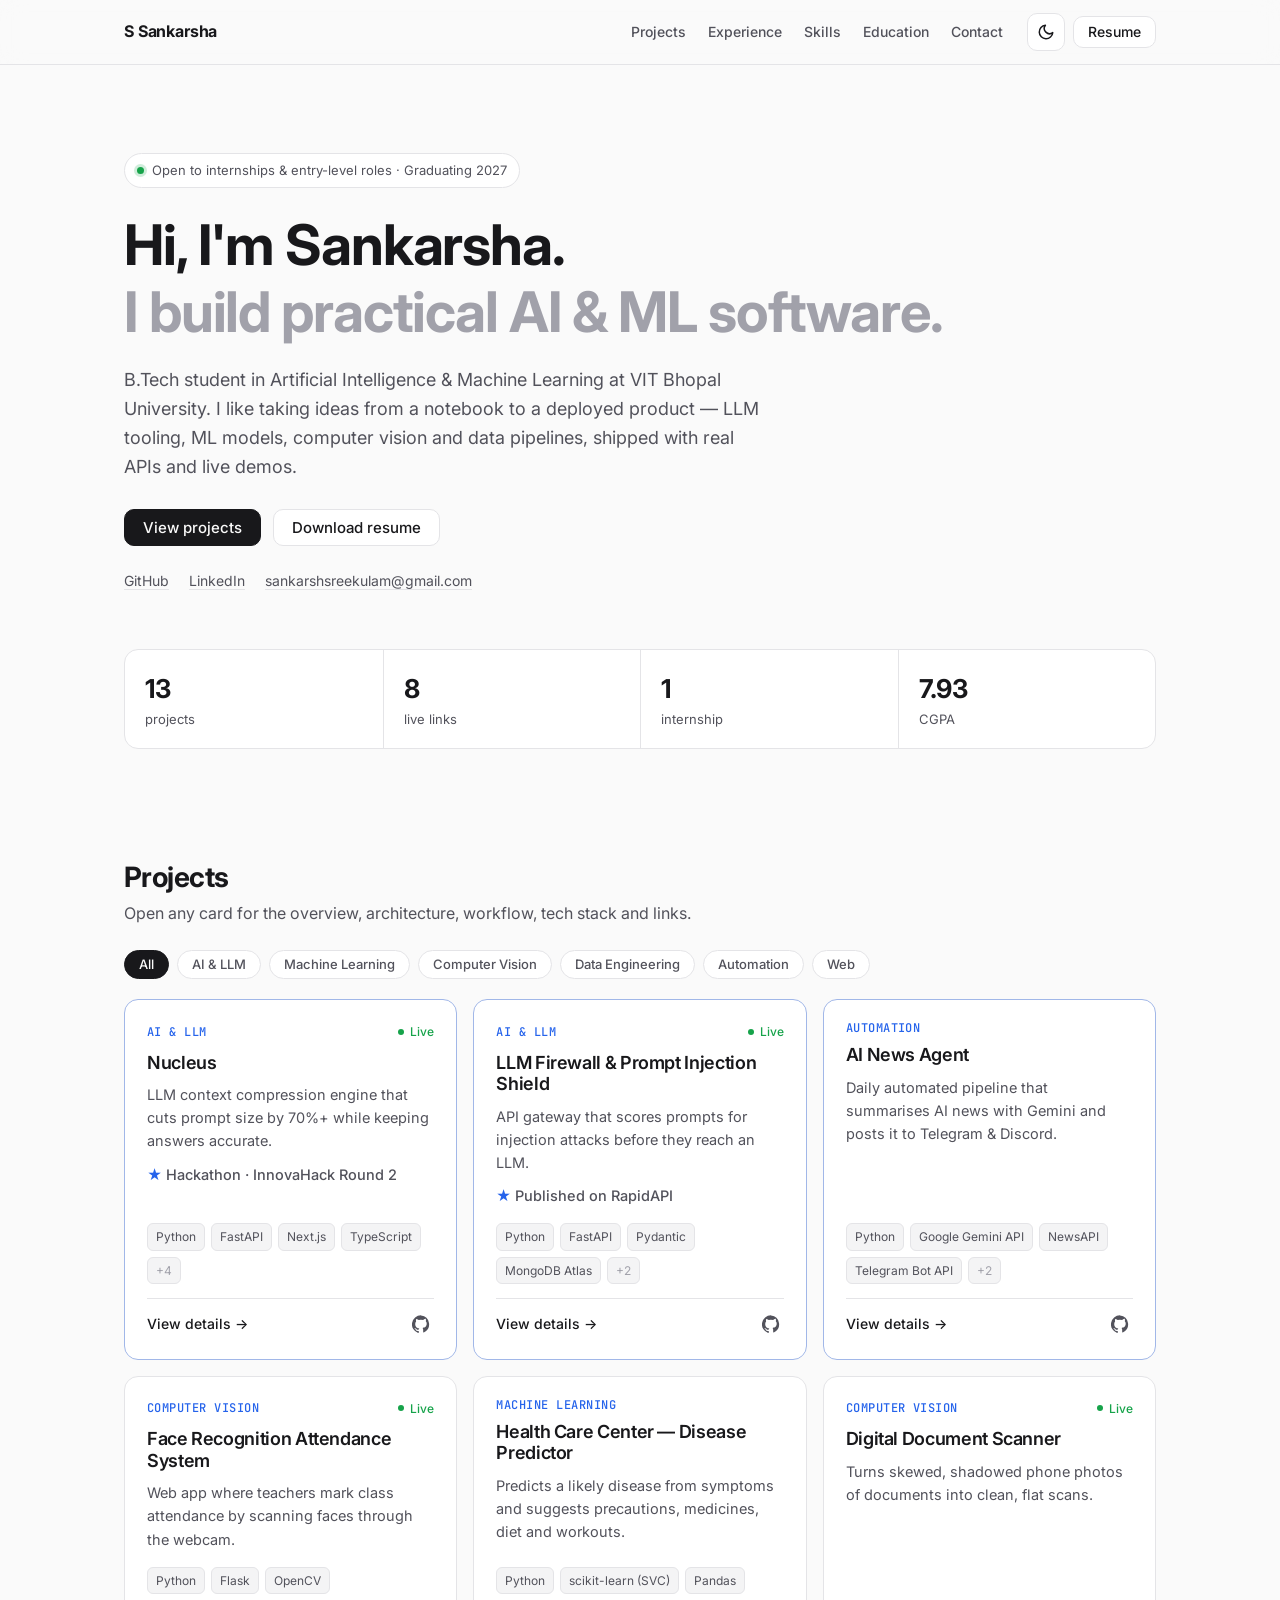
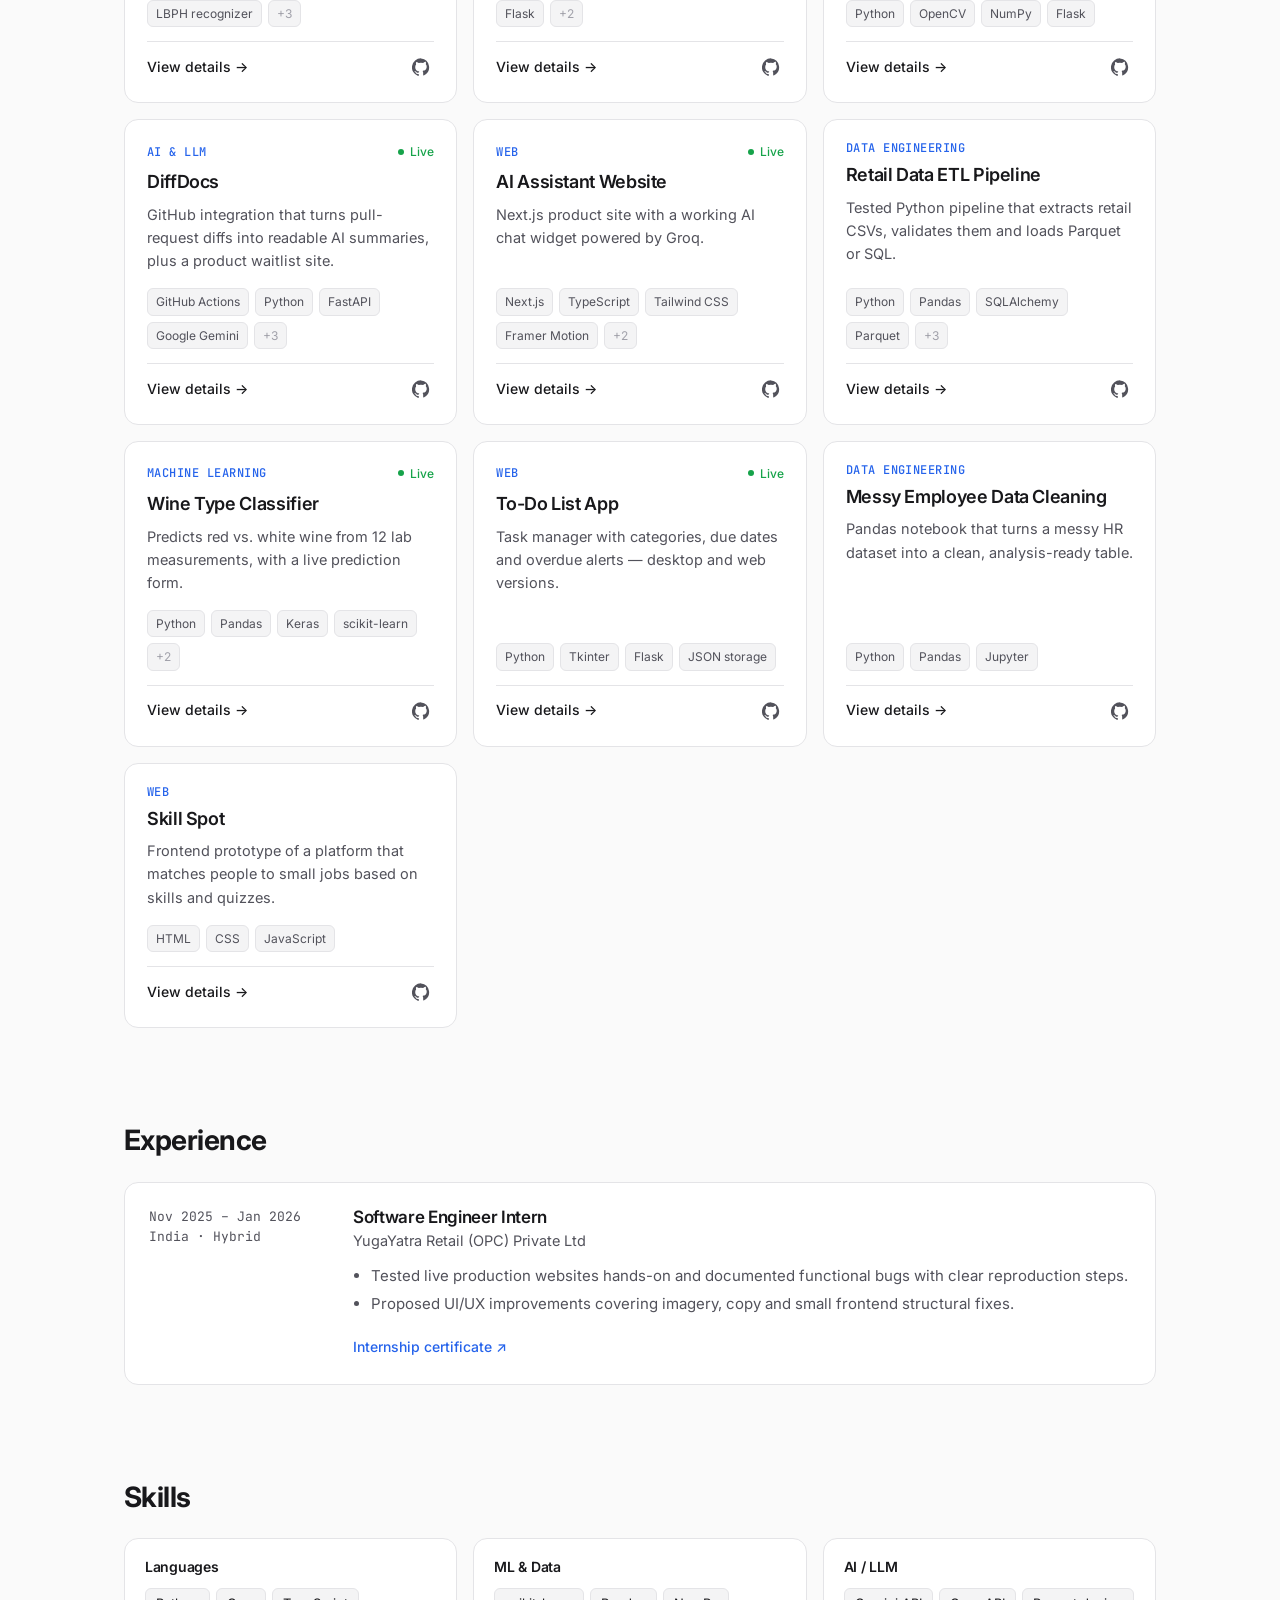
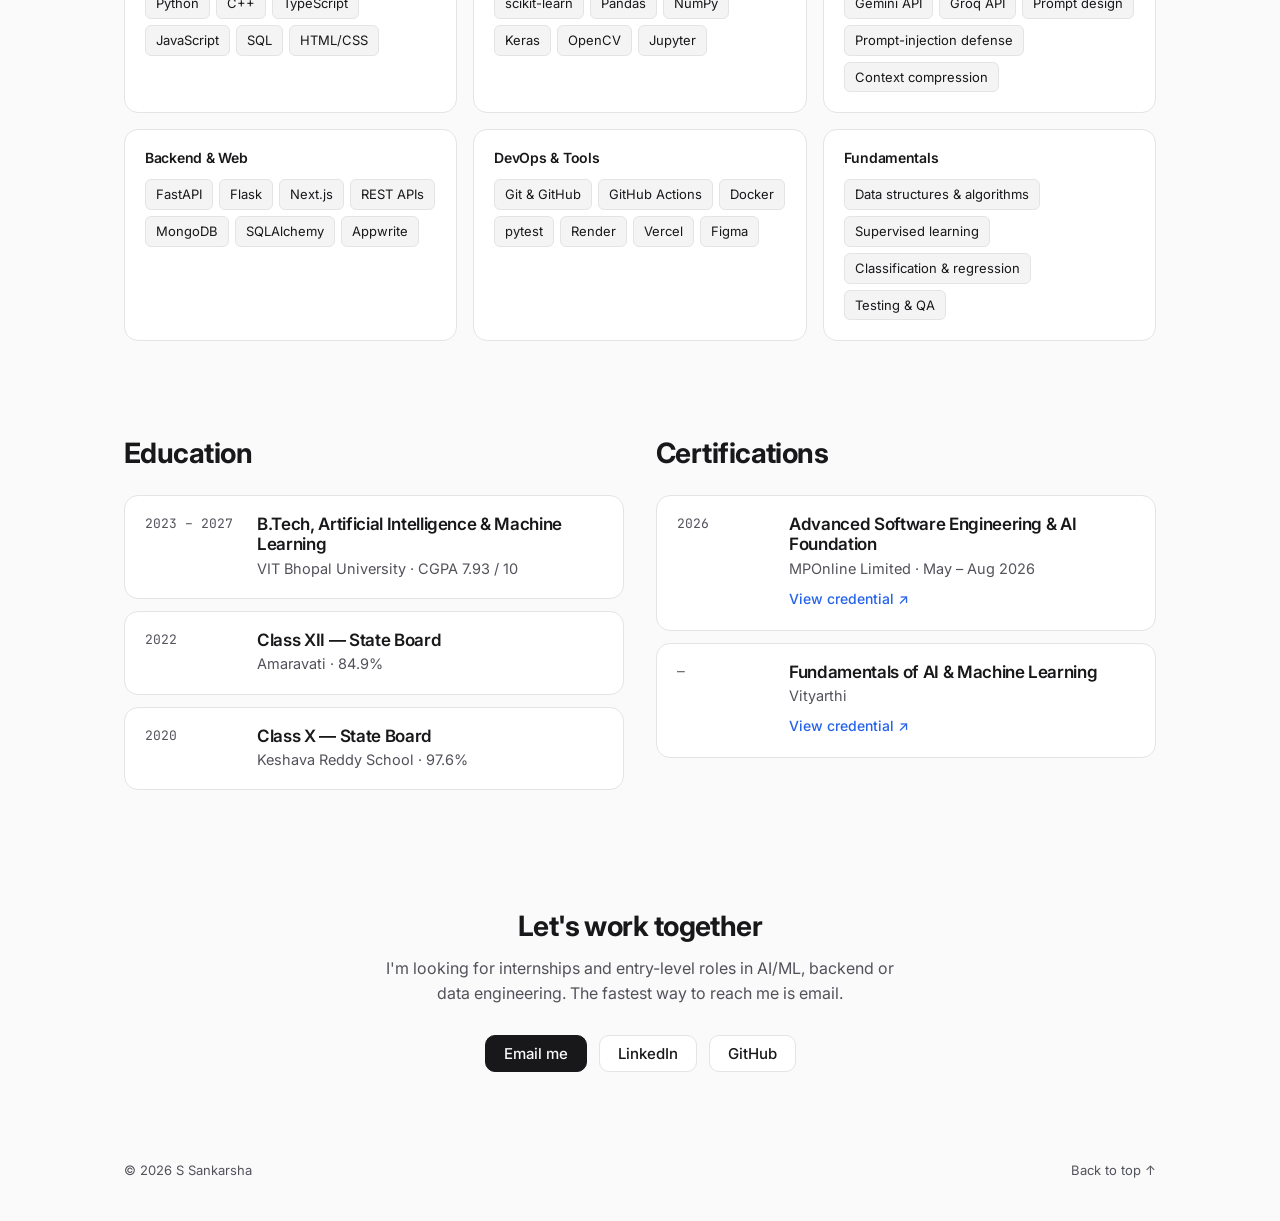
==== commit 69b0b476: "Redesign portfolio as a minimal, recruiter-focused site Remove the One Piece theme (characters, bots" ====
--- a/index.html
+++ b/index.html
@@ -1,1129 +1,162 @@
-<!DOCTYPE html>
+<!doctype html>
 <html lang="en">
 <head>
-    <meta charset="UTF-8">
-    <meta name="viewport" content="width=device-width, initial-scale=1.0">
-    <title>S. Sankarsha | Grand Line Interactive AI Portfolio</title>
-    <meta name="description" content="One Piece Interactive Portfolio of S. Sankarsha (Captain of the AI Pirates) - B.Tech AI & ML student at VIT Bhopal.">
-    <meta name="author" content="S. Sankarsha">
-
-    <!-- Open Graph Tags -->
-    <meta property="og:title" content="S. Sankarsha | Captain of the AI Pirates">
-    <meta property="og:description" content="Sail through the Grand Line across 10 islands, meet Straw Hat guides, and chat with Sunny AI Assistant.">
-    <meta property="og:type" content="website">
-
-    <!-- Google Fonts -->
-    <link rel="preconnect" href="https://fonts.googleapis.com">
-    <link rel="preconnect" href="https://fonts.gstatic.com" crossorigin>
-    <link href="https://fonts.googleapis.com/css2?family=Outfit:wght@500;600;700;800;900&family=Plus+Jakarta+Sans:wght@400;500;600;700&display=swap" rel="stylesheet">
-    
-    <!-- Feather Icons -->
-    <script src="https://unpkg.com/feather-icons"></script>
-
-    <link rel="stylesheet" href="styles.css">
+  <meta charset="utf-8">
+  <meta name="viewport" content="width=device-width, initial-scale=1">
+  <title>S Sankarsha — AI & ML Developer</title>
+  <meta name="description" content="Portfolio of S Sankarsha, B.Tech AI & ML student at VIT Bhopal (2027). Projects in LLM tooling, machine learning, computer vision and data engineering.">
+  <meta property="og:title" content="S Sankarsha — AI & ML Developer">
+  <meta property="og:description" content="B.Tech AI & ML @ VIT Bhopal. Open to internships and entry-level roles.">
+  <link rel="icon" href="data:image/svg+xml,%3Csvg xmlns='http://www.w3.org/2000/svg' viewBox='0 0 32 32'%3E%3Crect width='32' height='32' rx='8' fill='%23111'/%3E%3Ctext x='16' y='22' font-family='Arial' font-size='16' font-weight='700' fill='%23fff' text-anchor='middle'%3ES%3C/text%3E%3C/svg%3E">
+  <link rel="preconnect" href="https://fonts.googleapis.com">
+  <link rel="preconnect" href="https://fonts.gstatic.com" crossorigin>
+  <link href="https://fonts.googleapis.com/css2?family=Inter:wght@400;500;600;700&family=JetBrains+Mono:wght@400;500&display=swap" rel="stylesheet">
+  <link rel="stylesheet" href="styles.css">
+  <script>
+    // Apply saved theme before paint to avoid a flash.
+    try { const t = localStorage.getItem("theme"); if (t) document.documentElement.dataset.theme = t; } catch (e) {}
+  </script>
 </head>
 <body>
+  <a class="skip" href="#main">Skip to content</a>
 
-    <!-- Full-Screen Gear 5 Luffy Entry Splash Overlay -->
-    <div class="gear5-splash" id="gear5SplashOverlay">
-        <div class="gear5-splash-content">
-            <span class="drum-tag">DRUMS OF LIBERATION // GEAR 5 JOYBOY</span>
-            <h1 class="drum-title">Welcome Aboard S. Sankarsha's Ship!</h1>
-            <p class="drum-subtext">Set sail across 10 Grand Line islands, explore LLM Security micro-services, and chat with Sunny AI!</p>
-            <button class="btn-start-voyage" id="startVoyageBtn">
-                SET SAIL ON THE GRAND LINE 👒
-            </button>
+  <header class="nav">
+    <div class="wrap nav-inner">
+      <a href="#top" class="brand">S Sankarsha</a>
+      <nav class="nav-links" aria-label="Sections">
+        <a href="#projects">Projects</a>
+        <a href="#experience">Experience</a>
+        <a href="#skills">Skills</a>
+        <a href="#education">Education</a>
+        <a href="#contact">Contact</a>
+      </nav>
+      <div class="nav-actions">
+        <button class="icon-btn" id="themeToggle" type="button" aria-label="Toggle dark mode">
+          <svg class="i-moon" viewBox="0 0 24 24" aria-hidden="true"><path d="M21 12.8A9 9 0 1 1 11.2 3a7 7 0 0 0 9.8 9.8z"/></svg>
+          <svg class="i-sun" viewBox="0 0 24 24" aria-hidden="true"><circle cx="12" cy="12" r="4"/><path d="M12 2v2M12 20v2M4.9 4.9l1.4 1.4M17.7 17.7l1.4 1.4M2 12h2M20 12h2M4.9 19.1l1.4-1.4M17.7 6.3l1.4-1.4"/></svg>
+        </button>
+        <a class="btn btn-sm" href="https://github.com/Sankarsh369/S-Sankarsha_Resume/raw/main/Sankarsha.pdf" target="_blank" rel="noopener">Resume</a>
+      </div>
+    </div>
+  </header>
+
+  <main id="main">
+    <!-- Hero -->
+    <section class="hero wrap" id="top">
+      <p class="status"><span class="dot" aria-hidden="true"></span>Open to internships &amp; entry-level roles · Graduating 2027</p>
+      <h1>Hi, I'm Sankarsha.<br><span class="muted">I build practical AI &amp; ML software.</span></h1>
+      <p class="lead">
+        B.Tech student in Artificial Intelligence &amp; Machine Learning at VIT Bhopal University.
+        I like taking ideas from a notebook to a deployed product — LLM tooling, ML models,
+        computer vision and data pipelines, shipped with real APIs and live demos.
+      </p>
+      <div class="hero-cta">
+        <a class="btn btn-primary" href="#projects">View projects</a>
+        <a class="btn" href="https://github.com/Sankarsh369/S-Sankarsha_Resume/raw/main/Sankarsha.pdf" target="_blank" rel="noopener">Download resume</a>
+      </div>
+      <ul class="socials" aria-label="Profiles">
+        <li><a href="https://github.com/Sankarsh369" target="_blank" rel="noopener">GitHub</a></li>
+        <li><a href="https://www.linkedin.com/in/sankarsha-s-b049b41b6/" target="_blank" rel="noopener">LinkedIn</a></li>
+        <li><a href="mailto:sankarshsreekulam@gmail.com">sankarshsreekulam@gmail.com</a></li>
+      </ul>
+      <dl class="stats" id="stats"></dl>
+    </section>
+
+    <!-- Projects -->
+    <section class="section wrap" id="projects">
+      <div class="section-head">
+        <h2>Projects</h2>
+        <p class="muted">Open any card for the overview, architecture, workflow, tech stack and links.</p>
+      </div>
+      <div class="filters" role="group" aria-label="Filter projects" id="filters"></div>
+      <div class="grid" id="projectGrid"></div>
+    </section>
+
+    <!-- Experience -->
+    <section class="section wrap" id="experience">
+      <div class="section-head"><h2>Experience</h2></div>
+      <article class="row">
+        <div class="row-meta">Nov 2025 – Jan 2026<br><span class="muted">India · Hybrid</span></div>
+        <div class="row-body">
+          <h3>Software Engineer Intern</h3>
+          <p class="muted">YugaYatra Retail (OPC) Private Ltd</p>
+          <ul>
+            <li>Tested live production websites hands-on and documented functional bugs with clear reproduction steps.</li>
+            <li>Proposed UI/UX improvements covering imagery, copy and small frontend structural fixes.</li>
+          </ul>
+          <a class="link" href="https://drive.google.com/drive/folders/189lR1Em3mWXMts-HCm7pMWX60PaSI2i_?usp=sharing" target="_blank" rel="noopener">Internship certificate ↗</a>
         </div>
-    </div>
+      </article>
+    </section>
 
-    <!-- FULL-PAGE ANIMATED GEAR 5 SKY & OCEAN LAYERS -->
-    <div class="cloud-drift-container"></div>
-    <div class="cloud-left"></div>
-    <div class="cloud-right"></div>
+    <!-- Skills -->
+    <section class="section wrap" id="skills">
+      <div class="section-head"><h2>Skills</h2></div>
+      <div class="skills">
+        <div><h3>Languages</h3><ul class="tags"><li>Python</li><li>C++</li><li>TypeScript</li><li>JavaScript</li><li>SQL</li><li>HTML/CSS</li></ul></div>
+        <div><h3>ML &amp; Data</h3><ul class="tags"><li>scikit-learn</li><li>Pandas</li><li>NumPy</li><li>Keras</li><li>OpenCV</li><li>Jupyter</li></ul></div>
+        <div><h3>AI / LLM</h3><ul class="tags"><li>Gemini API</li><li>Groq API</li><li>Prompt design</li><li>Prompt-injection defense</li><li>Context compression</li></ul></div>
+        <div><h3>Backend &amp; Web</h3><ul class="tags"><li>FastAPI</li><li>Flask</li><li>Next.js</li><li>REST APIs</li><li>MongoDB</li><li>SQLAlchemy</li><li>Appwrite</li></ul></div>
+        <div><h3>DevOps &amp; Tools</h3><ul class="tags"><li>Git &amp; GitHub</li><li>GitHub Actions</li><li>Docker</li><li>pytest</li><li>Render</li><li>Vercel</li><li>Figma</li></ul></div>
+        <div><h3>Fundamentals</h3><ul class="tags"><li>Data structures &amp; algorithms</li><li>Supervised learning</li><li>Classification &amp; regression</li><li>Testing &amp; QA</li></ul></div>
+      </div>
+    </section>
 
-    <!-- Ocean Animation Background Canvas -->
-    <canvas id="oceanCanvas"></canvas>
+    <!-- Education + Certifications -->
+    <section class="section wrap two-col" id="education">
+      <div>
+        <div class="section-head"><h2>Education</h2></div>
+        <article class="row compact">
+          <div class="row-meta">2023 – 2027</div>
+          <div class="row-body"><h3>B.Tech, Artificial Intelligence &amp; Machine Learning</h3><p class="muted">VIT Bhopal University · CGPA 7.93 / 10</p></div>
+        </article>
+        <article class="row compact">
+          <div class="row-meta">2022</div>
+          <div class="row-body"><h3>Class XII — State Board</h3><p class="muted">Amaravati · 84.9%</p></div>
+        </article>
+        <article class="row compact">
+          <div class="row-meta">2020</div>
+          <div class="row-body"><h3>Class X — State Board</h3><p class="muted">Keshava Reddy School · 97.6%</p></div>
+        </article>
+      </div>
+      <div id="certifications">
+        <div class="section-head"><h2>Certifications</h2></div>
+        <article class="row compact">
+          <div class="row-meta">2026</div>
+          <div class="row-body"><h3>Advanced Software Engineering &amp; AI Foundation</h3><p class="muted">MPOnline Limited · May – Aug 2026</p>
+            <a class="link" href="https://drive.google.com/file/d/1BurGpPAOQQ6ZCRXC0ZejtRio8hXQB4HG/view?usp=sharing" target="_blank" rel="noopener">View credential ↗</a></div>
+        </article>
+        <article class="row compact">
+          <div class="row-meta">—</div>
+          <div class="row-body"><h3>Fundamentals of AI &amp; Machine Learning</h3><p class="muted">Vityarthi</p>
+            <a class="link" href="https://drive.google.com/drive/folders/1W-h9ZukC7nCrYoUzu4V-TGwJ1VLm3um4?usp=sharing" target="_blank" rel="noopener">View credential ↗</a></div>
+        </article>
+      </div>
+    </section>
 
-    <!-- Floating Glass Pill Log Pose Navigation Bar -->
-    <header class="navbar" id="navbar">
-        <div class="nav-container">
-            <a href="index.html" class="nav-brand" data-luffy-talk="Shishishi! Welcome to S. Sankarsha's Grand Line Ship! Set sail with us!">
-                <span class="straw-hat">👒</span>
-                <span class="brand-name">S.Sankarsha <span class="brand-tag">// GRAND_LINE</span></span>
-            </a>
+    <!-- Contact -->
+    <section class="section wrap contact" id="contact">
+      <h2>Let's work together</h2>
+      <p class="muted">I'm looking for internships and entry-level roles in AI/ML, backend or data engineering. The fastest way to reach me is email.</p>
+      <div class="hero-cta">
+        <a class="btn btn-primary" href="mailto:sankarshsreekulam@gmail.com">Email me</a>
+        <a class="btn" href="https://www.linkedin.com/in/sankarsha-s-b049b41b6/" target="_blank" rel="noopener">LinkedIn</a>
+        <a class="btn" href="https://github.com/Sankarsh369" target="_blank" rel="noopener">GitHub</a>
+      </div>
+    </section>
+  </main>
 
-            <div class="nav-divider"></div>
+  <footer class="footer wrap">
+    <span>© <span id="year"></span> S Sankarsha</span>
+    <a href="#top">Back to top ↑</a>
+  </footer>
 
-            <button class="nav-toggle" id="navToggle" aria-label="Toggle navigation menu">
-                <i data-feather="menu"></i>
-            </button>
+  <!-- Project detail -->
+  <dialog class="modal" id="projectModal" aria-labelledby="modalTitle">
+    <div class="modal-inner" id="modalContent"></div>
+  </dialog>
 
-            <nav class="nav-menu" id="navMenu">
-                <a href="index.html" class="nav-link active">🏝️ Home</a>
-                <a href="skills.html" class="nav-link">🗡️ Skills</a>
-                <a href="projects.html" class="nav-link">⚙️ Projects</a>
-                <a href="academics.html" class="nav-link">📜 Academics</a>
-                <a href="experience.html" class="nav-link">🌊 Experience</a>
-                <a href="collab.html" class="nav-link">🤝 Collab & Feedback</a>
-                
-                <button class="btn btn-outline btn-sm" id="openWatchlistBtn" title="View Saved Projects">
-                    <i data-feather="bookmark"></i> Watchlist (<span id="watchlistCount">0</span>)
-                </button>
-
-                <button class="btn btn-outline btn-sm sfx-toggle" id="sfxToggleBtn" title="Toggle SFX">
-                    <i data-feather="volume-2"></i> SFX: ON
-                </button>
-
-                <button class="btn btn-outline btn-sm" id="openTreasureBtn">
-                    <i data-feather="package"></i> Chest
-                </button>
-
-                <button class="btn btn-primary btn-sm btn-sunny-ai" id="openSunnyAiBtn">
-                    <i data-feather="cpu"></i> Sunny AI
-                </button>
-            </nav>
-        </div>
-    </header>
-
-    <main class="container">
-
-        <!-- ISLAND 1: DAWN ISLAND (Hero Billboard) -->
-        <section class="section island-section hero-section" id="dawn-island" data-luffy-talk="I'm Monkey D. Luffy! S. Sankarsha is our AI Captain, and he's gonna build the safest AI in the world!">
-            <div class="hero-container">
-                <div class="hero-content">
-                    <div class="streaming-badge-row">
-                        <span class="streaming-badge netflix-red">SEASON 1 // GRAND LINE</span>
-                        <span class="streaming-badge match-green">99% MATCH FOR RECRUITERS</span>
-                        <span class="streaming-badge crunchy-orange">4K ULTRA HD</span>
-                    </div>
-
-                    <h1 class="hero-title">
-                        "I'm S. Sankarsha, and I'm gonna conquer the <span class="text-highlight">AI Frontier</span> in the Grand Line!"
-                    </h1>
-
-                    <p class="hero-description">
-                        Hi! I'm <strong>S. Sankarsha (Captain of the AI Pirates)</strong>—a B.Tech AI & ML student at VIT Bhopal University. Driven by Luffy's spirit of relentless determination, I build FastAPI security gateways, LLM prompt shields, OpenCV face systems, and 24/7 autonomous agents.
-                    </p>
-
-                    <div class="character-guide-box luffy-guide">
-                        <img src="assets/characters/luffy.jpg" alt="Monkey D. Luffy" class="guide-avatar">
-                        <div>
-                            <span class="guide-name">👒 Monkey D. Luffy (Captain Guide)</span>
-                            <p class="guide-speech">"S. Sankarsha never backs down! He works hard every day studying Machine Learning, Python, and LLM security at VIT Bhopal so he can build awesome technology for everyone!"</p>
-                        </div>
-                    </div>
-
-                    <div class="hero-actions">
-                        <a href="#projects-fleet-section" class="btn btn-primary">
-                            <i data-feather="play"></i> ▶ View All 16 Projects
-                        </a>
-                        <a href="#certifications-section" class="btn btn-outline">
-                            <i data-feather="award"></i> Certifications
-                        </a>
-                        <a href="#contact-collab-section" class="btn btn-outline">
-                            <i data-feather="message-square"></i> Contact & Collab
-                        </a>
-                    </div>
-                </div>
-
-                <div class="hero-visual">
-                    <div class="anime-frame jolly-frame">
-                        <img src="assets/characters/luffy.jpg" alt="S. Sankarsha Captain Avatar" class="anime-avatar" loading="eager">
-                        <div class="frame-tag">CAPTAIN // S. SANKARSHA</div>
-                    </div>
-                </div>
-            </div>
-        </section>
-
-        <!-- ALL 16 OPEN SOURCE PROJECTS GRID -->
-        <section class="section island-section" id="projects-fleet-section">
-            <div class="section-header text-center">
-                <span class="section-tag">⚙️ WATER 7 SHIPYARD FLEET</span>
-                <h2 class="section-title">All 16 Open Source Repositories & Unique SFX</h2>
-            </div>
-
-            <div class="character-guide-box franky-guide margin-auto" style="max-width: 800px; margin-bottom: 2.5rem;">
-                <div class="guide-avatar-text">🤖</div>
-                <div>
-                    <span class="guide-name">🤖 Franky (The Shipwright)</span>
-                    <p class="guide-speech">"SUPAAAH! Hover over any project card to play its unique synthesized sound effect! Click for live repo testing & direct ZIP downloads!"</p>
-                </div>
-            </div>
-
-            <div class="projects-grid">
-                <!-- 1. LLM Firewall -->
-                <article class="wanted-poster card" data-sfx-id="1" id="zoroProjectCard">
-                    <div class="sword-slash-overlay" id="zoroSlashOverlay"><span class="slash-line line-1"></span><span class="slash-line line-2"></span><span class="slash-line line-3"></span></div>
-                    <div class="poster-header"><span class="poster-dead-alive">WANTED // ZORO'S CYBER SHIELD</span></div>
-                    <div class="project-image-wrapper">
-                        <img src="assets/projects/project_1.svg" alt="LLM Firewall" class="project-image" loading="lazy">
-                        <div class="bounty-crew-tag">🛡️ FASTAPI SECURITY</div>
-                    </div>
-                    <div class="project-body">
-                        <div class="character-quote-box">
-                            <span class="quote-speaker">🗡️ Roronoa Zoro:</span>
-                            <p class="quote-text">"I sliced through prompt injection attempts. Threat scoring algorithms cut down malicious context hijacking!"</p>
-                        </div>
-                        <div class="project-tags">
-                            <span class="tag"><i data-feather="server"></i> FastAPI</span>
-                            <span class="tag"><i data-feather="database"></i> MongoDB</span>
-                            <span class="tag"><i data-feather="shield"></i> Security</span>
-                        </div>
-                        <h3 class="project-title">LLM Firewall & Prompt Shield</h3>
-                        <p class="project-description">High-speed API security gateway inspecting prompt injection threats and auditing context logs in real-time.</p>
-                        <div class="bounty-amount" data-tooltip="FastAPI Gateway + Real-time Threat Scoring + MongoDB Audit Trail">
-                            <span class="berry-symbol">฿</span> 500,000,000- <span class="bounty-badge">High Impact</span>
-                        </div>
-                        <div class="project-footer" style="display: flex; gap: 0.375rem; flex-wrap: wrap;">
-                            <button class="btn btn-sm btn-primary open-episode-btn" data-project="1"><i data-feather="play"></i> Specs</button>
-                            <button class="btn btn-sm btn-outline bookmark-btn" data-id="1" data-title="LLM Firewall & Prompt Shield">🔖 Save</button>
-                            <a href="https://github.com/Sankarsh369/llm-firewall-api" target="_blank" rel="noopener noreferrer" class="btn btn-sm btn-outline"><i data-feather="external-link"></i> Live Repo</a>
-                            <a href="https://github.com/Sankarsh369/llm-firewall-api/archive/refs/heads/main.zip" class="btn btn-sm btn-outline" download><i data-feather="download"></i> ZIP</a>
-                        </div>
-                    </div>
-                </article>
-
-                <!-- 2. AI News Agent -->
-                <article class="wanted-poster card" data-sfx-id="2" id="namiProjectCard">
-                    <div class="lightning-overlay" id="namiLightningOverlay"><div class="lightning-bolt"></div></div>
-                    <div class="poster-header"><span class="poster-dead-alive">WANTED // NAMI'S AI NAVIGATOR</span></div>
-                    <div class="project-image-wrapper">
-                        <img src="assets/projects/project_2.svg" alt="AI News Agent" class="project-image" loading="lazy">
-                        <div class="bounty-crew-tag">🤖 GEMINI AGENT</div>
-                    </div>
-                    <div class="project-body">
-                        <div class="character-quote-box">
-                            <span class="quote-speaker">🍊 Nami:</span>
-                            <p class="quote-text">"24/7 GitHub Actions weather navigation! NewsAPI feeds summarized with Google Gemini AI and dispatched directly to Telegram!"</p>
-                        </div>
-                        <div class="project-tags">
-                            <span class="tag"><i data-feather="cpu"></i> Gemini AI</span>
-                            <span class="tag"><i data-feather="rss"></i> NewsAPI</span>
-                            <span class="tag"><i data-feather="refresh-cw"></i> Cron</span>
-                        </div>
-                        <h3 class="project-title">Autonomous AI News Agent</h3>
-                        <p class="project-description">24/7 automated cloud pipeline fetching tech news, summarizing with Gemini AI, and broadcasting to Telegram.</p>
-                        <div class="bounty-amount" data-tooltip="Autonomous Cloud Cron + Gemini Summarization + Telegram Hooks">
-                            <span class="berry-symbol">฿</span> 350,000,000- <span class="bounty-badge">24/7 Cloud</span>
-                        </div>
-                        <div class="project-footer" style="display: flex; gap: 0.375rem; flex-wrap: wrap;">
-                            <button class="btn btn-sm btn-primary open-episode-btn" data-project="2"><i data-feather="play"></i> Specs</button>
-                            <button class="btn btn-sm btn-outline bookmark-btn" data-id="2" data-title="Autonomous AI News Agent">🔖 Save</button>
-                            <a href="https://github.com/Sankarsh369/ai-news-agent" target="_blank" rel="noopener noreferrer" class="btn btn-sm btn-outline"><i data-feather="external-link"></i> Live Repo</a>
-                            <a href="https://github.com/Sankarsh369/ai-news-agent/archive/refs/heads/main.zip" class="btn btn-sm btn-outline" download><i data-feather="download"></i> ZIP</a>
-                        </div>
-                    </div>
-                </article>
-
-                <!-- 3. Health Care Center -->
-                <article class="wanted-poster card" data-sfx-id="3" id="chopperProjectCard">
-                    <div class="sakura-overlay" id="chopperSakuraOverlay"><div class="sakura-petal" style="left: 20%;"></div><div class="sakura-petal" style="left: 50%;"></div><div class="sakura-petal" style="left: 80%;"></div></div>
-                    <div class="poster-header"><span class="poster-dead-alive">WANTED // CHOPPER'S HEALTHCARE ML</span></div>
-                    <div class="project-image-wrapper">
-                        <img src="assets/projects/project_3.svg" alt="Medicine Rec System" class="project-image" loading="lazy">
-                        <div class="bounty-crew-tag">🌸 HEALTHCARE ML</div>
-                    </div>
-                    <div class="project-body">
-                        <div class="character-quote-box">
-                            <span class="quote-speaker">🌸 Tony Tony Chopper:</span>
-                            <p class="quote-text">"I can cure any symptom using machine learning classification! Prescribing remedies, precautions, and dietary plans!"</p>
-                        </div>
-                        <div class="project-tags">
-                            <span class="tag"><i data-feather="code"></i> Python</span>
-                            <span class="tag"><i data-feather="box"></i> Scikit-learn</span>
-                            <span class="tag"><i data-feather="activity"></i> Disease ML</span>
-                        </div>
-                        <h3 class="project-title">Healthcare Disease Predictor</h3>
-                        <p class="project-description">Symptom-based recommendation engine predicting precautions, diets, and remedies using Decision Tree ML.</p>
-                        <div class="bounty-amount" data-tooltip="Scikit-learn Supervised Classification + Healthcare Tip Generator">
-                            <span class="berry-symbol">฿</span> 250,000,000- <span class="bounty-badge">ML Core</span>
-                        </div>
-                        <div class="project-footer" style="display: flex; gap: 0.375rem; flex-wrap: wrap;">
-                            <button class="btn btn-sm btn-primary open-episode-btn" data-project="3"><i data-feather="play"></i> Specs</button>
-                            <button class="btn btn-sm btn-outline bookmark-btn" data-id="3" data-title="Healthcare Disease Predictor">🔖 Save</button>
-                            <a href="https://github.com/Sankarsh369/Health_Care_center" target="_blank" rel="noopener noreferrer" class="btn btn-sm btn-outline"><i data-feather="external-link"></i> Live Repo</a>
-                            <a href="https://github.com/Sankarsh369/Health_Care_center/archive/refs/heads/main.zip" class="btn btn-sm btn-outline" download><i data-feather="download"></i> ZIP</a>
-                        </div>
-                    </div>
-                </article>
-
-                <!-- 4. Face Recognition Attendance -->
-                <article class="wanted-poster card" data-sfx-id="4">
-                    <div class="poster-header"><span class="poster-dead-alive">WANTED // OPENCV ATTENDANCE SYSTEM</span></div>
-                    <div class="project-image-wrapper">
-                        <img src="assets/projects/project_4.svg" alt="Face Recognition Attendance" class="project-image" loading="lazy">
-                        <div class="bounty-crew-tag">👁️ VISION ML</div>
-                    </div>
-                    <div class="project-body">
-                        <div class="character-quote-box">
-                            <span class="quote-speaker">👁️ Shanks:</span>
-                            <p class="quote-text">"Observation Haki level computer vision! Automated facial identification for school attendance management."</p>
-                        </div>
-                        <div class="project-tags">
-                            <span class="tag"><i data-feather="camera"></i> OpenCV</span>
-                            <span class="tag"><i data-feather="user"></i> Face Recognition</span>
-                            <span class="tag"><i data-feather="globe"></i> Web Portal</span>
-                        </div>
-                        <h3 class="project-title">Face Recognition Attendance System</h3>
-                        <p class="project-description">Web-based automated attendance system for schools using OpenCV facial recognition and principal admin controls.</p>
-                        <div class="bounty-amount" data-tooltip="OpenCV Facial Embeddings + Role-Based Attendance Dashboard">
-                            <span class="berry-symbol">฿</span> 300,000,000- <span class="bounty-badge">Computer Vision</span>
-                        </div>
-                        <div class="project-footer" style="display: flex; gap: 0.375rem; flex-wrap: wrap;">
-                            <button class="btn btn-sm btn-primary open-episode-btn" data-project="4"><i data-feather="play"></i> Specs</button>
-                            <button class="btn btn-sm btn-outline bookmark-btn" data-id="4" data-title="Face Recognition Attendance System">🔖 Save</button>
-                            <a href="https://github.com/Sankarsh369/Face-recognition-attendance-system" target="_blank" rel="noopener noreferrer" class="btn btn-sm btn-outline"><i data-feather="external-link"></i> Live Repo</a>
-                            <a href="https://github.com/Sankarsh369/Face-recognition-attendance-system/archive/refs/heads/main.zip" class="btn btn-sm btn-outline" download><i data-feather="download"></i> ZIP</a>
-                        </div>
-                    </div>
-                </article>
-
-                <!-- 5. Digital Document Scanner -->
-                <article class="wanted-poster card" data-sfx-id="5">
-                    <div class="poster-header"><span class="poster-dead-alive">WANTED // DIGITAL DOCUMENT SCANNER</span></div>
-                    <div class="project-image-wrapper">
-                        <img src="assets/projects/project_5.svg" alt="Document Scanner" class="project-image" loading="lazy">
-                        <div class="bounty-crew-tag">📄 OCR VISION</div>
-                    </div>
-                    <div class="project-body">
-                        <div class="character-quote-box">
-                            <span class="quote-speaker">👒 Luffy:</span>
-                            <p class="quote-text">"Stretch blurry camera photos into sharp digital documents with perspective warp algorithms!"</p>
-                        </div>
-                        <div class="project-tags">
-                            <span class="tag"><i data-feather="camera"></i> OpenCV</span>
-                            <span class="tag"><i data-feather="file-text"></i> Perspective Warp</span>
-                            <span class="tag"><i data-feather="code"></i> Python</span>
-                        </div>
-                        <h3 class="project-title">Digital Document Scanner</h3>
-                        <p class="project-description">Computer vision tool transforming mobile camera photos into clean, high-contrast digital document scans.</p>
-                        <div class="bounty-amount" data-tooltip="Contour Detection + 4-Point Perspective Transform + Adaptive Thresholding">
-                            <span class="berry-symbol">฿</span> 220,000,000- <span class="bounty-badge">CV Utility</span>
-                        </div>
-                        <div class="project-footer" style="display: flex; gap: 0.375rem; flex-wrap: wrap;">
-                            <button class="btn btn-sm btn-primary open-episode-btn" data-project="5"><i data-feather="play"></i> Specs</button>
-                            <button class="btn btn-sm btn-outline bookmark-btn" data-id="5" data-title="Digital Document Scanner">🔖 Save</button>
-                            <a href="https://github.com/Sankarsh369/digital-document-scanner" target="_blank" rel="noopener noreferrer" class="btn btn-sm btn-outline"><i data-feather="external-link"></i> Live Repo</a>
-                            <a href="https://github.com/Sankarsh369/digital-document-scanner/archive/refs/heads/main.zip" class="btn btn-sm btn-outline" download><i data-feather="download"></i> ZIP</a>
-                        </div>
-                    </div>
-                </article>
-
-                <!-- 6. Desktop To-Do List App -->
-                <article class="wanted-poster card" data-sfx-id="6">
-                    <div class="poster-header"><span class="poster-dead-alive">WANTED // TKINTER TASK COMMANDER</span></div>
-                    <div class="project-image-wrapper">
-                        <img src="assets/projects/project_6.svg" alt="To-Do List App" class="project-image" loading="lazy">
-                        <div class="bounty-crew-tag">📝 PYTHON GUI</div>
-                    </div>
-                    <div class="project-body">
-                        <div class="character-quote-box">
-                            <span class="quote-speaker">🗡️ Zoro:</span>
-                            <p class="quote-text">"Never miss a task deadline! Unique IDs, timestamp tracking, and overdue highlighting keep your voyage organized."</p>
-                        </div>
-                        <div class="project-tags">
-                            <span class="tag"><i data-feather="layout"></i> Tkinter</span>
-                            <span class="tag"><i data-feather="clock"></i> Overdue Alerts</span>
-                            <span class="tag"><i data-feather="database"></i> Persistence</span>
-                        </div>
-                        <h3 class="project-title">Python Desktop Task Commander</h3>
-                        <p class="project-description">Modern Tkinter GUI task manager with unique IDs, categories, due dates, overdue highlights, and persistent JSON storage.</p>
-                        <div class="bounty-amount" data-tooltip="Tkinter UI + Filter/Sort Engine + Timestamp Persistence">
-                            <span class="berry-symbol">฿</span> 200,000,000- <span class="bounty-badge">GUI App</span>
-                        </div>
-                        <div class="project-footer" style="display: flex; gap: 0.375rem; flex-wrap: wrap;">
-                            <button class="btn btn-sm btn-primary open-episode-btn" data-project="6"><i data-feather="play"></i> Specs</button>
-                            <button class="btn btn-sm btn-outline bookmark-btn" data-id="6" data-title="Python Task Commander">🔖 Save</button>
-                            <a href="https://github.com/Sankarsh369/To-Do-List-App" target="_blank" rel="noopener noreferrer" class="btn btn-sm btn-outline"><i data-feather="external-link"></i> Live Repo</a>
-                            <a href="https://github.com/Sankarsh369/To-Do-List-App/archive/refs/heads/main.zip" class="btn btn-sm btn-outline" download><i data-feather="download"></i> ZIP</a>
-                        </div>
-                    </div>
-                </article>
-
-                <!-- 7. Skill Spot -->
-                <article class="wanted-poster card" data-sfx-id="7">
-                    <div class="poster-header"><span class="poster-dead-alive">WANTED // SKILL SPOT CAREER PORTAL</span></div>
-                    <div class="project-image-wrapper">
-                        <img src="assets/projects/project_7.svg" alt="Skill Spot" class="project-image" loading="lazy">
-                        <div class="bounty-crew-tag">💼 CAREER UI</div>
-                    </div>
-                    <div class="project-body">
-                        <div class="character-quote-box">
-                            <span class="quote-speaker">🍊 Nami:</span>
-                            <p class="quote-text">"Find jobs matching your exact skill level, take quizzes, and level up your career bounty!"</p>
-                        </div>
-                        <div class="project-tags">
-                            <span class="tag"><i data-feather="globe"></i> HTML5/CSS3</span>
-                            <span class="tag"><i data-feather="briefcase"></i> Job Match</span>
-                            <span class="tag"><i data-feather="check-square"></i> Quizzes</span>
-                        </div>
-                        <h3 class="project-title">Skill Spot Job Matching Platform</h3>
-                        <p class="project-description">Interactive frontend web platform connecting job seekers to roles based on skill assessments and quizzes.</p>
-                        <div class="bounty-amount" data-tooltip="Interactive Skill Assessment Engine + Responsive Frontend Design">
-                            <span class="berry-symbol">฿</span> 180,000,000- <span class="bounty-badge">Frontend</span>
-                        </div>
-                        <div class="project-footer" style="display: flex; gap: 0.375rem; flex-wrap: wrap;">
-                            <button class="btn btn-sm btn-primary open-episode-btn" data-project="7"><i data-feather="play"></i> Specs</button>
-                            <button class="btn btn-sm btn-outline bookmark-btn" data-id="7" data-title="Skill Spot Platform">🔖 Save</button>
-                            <a href="https://github.com/Sankarsh369/Skill_Spot" target="_blank" rel="noopener noreferrer" class="btn btn-sm btn-outline"><i data-feather="external-link"></i> Live Repo</a>
-                            <a href="https://github.com/Sankarsh369/Skill_Spot/archive/refs/heads/main.zip" class="btn btn-sm btn-outline" download><i data-feather="download"></i> ZIP</a>
-                        </div>
-                    </div>
-                </article>
-
-                <!-- 8. OpenLake -->
-                <article class="wanted-poster card" data-sfx-id="8">
-                    <div class="poster-header"><span class="poster-dead-alive">WANTED // OPENLAKE LLM STORAGE ENGINE</span></div>
-                    <div class="project-image-wrapper">
-                        <img src="assets/projects/project_8.svg" alt="OpenLake" class="project-image" loading="lazy">
-                        <div class="bounty-crew-tag">⚡ LLM INFRA</div>
-                    </div>
-                    <div class="project-body">
-                        <div class="character-quote-box">
-                            <span class="quote-speaker">⚡ Shanks:</span>
-                            <p class="quote-text">"High-performance storage engine optimized for ultra-fast LLM inference and distributed GPU training!"</p>
-                        </div>
-                        <div class="project-tags">
-                            <span class="tag"><i data-feather="cpu"></i> GPU Training</span>
-                            <span class="tag"><i data-feather="database"></i> Storage Engine</span>
-                            <span class="tag"><i data-feather="zap"></i> LLM Inference</span>
-                        </div>
-                        <h3 class="project-title">OpenLake High-Performance Storage Engine</h3>
-                        <p class="project-description">Contributions to OpenLake — an open source storage engine for efficient LLM inference and GPU memory management.</p>
-                        <div class="bounty-amount" data-tooltip="High Performance Storage Engine + GPU Training Optimization">
-                            <span class="berry-symbol">฿</span> 400,000,000- <span class="bounty-badge">LLM Infra</span>
-                        </div>
-                        <div class="project-footer" style="display: flex; gap: 0.375rem; flex-wrap: wrap;">
-                            <button class="btn btn-sm btn-primary open-episode-btn" data-project="8"><i data-feather="play"></i> Specs</button>
-                            <button class="btn btn-sm btn-outline bookmark-btn" data-id="8" data-title="OpenLake LLM Storage Engine">🔖 Save</button>
-                            <a href="https://github.com/Sankarsh369/openlake" target="_blank" rel="noopener noreferrer" class="btn btn-sm btn-outline"><i data-feather="external-link"></i> Live Repo</a>
-                            <a href="https://github.com/Sankarsh369/openlake/archive/refs/heads/main.zip" class="btn btn-sm btn-outline" download><i data-feather="download"></i> ZIP</a>
-                        </div>
-                    </div>
-                </article>
-
-                <!-- 9. AI Assistant Site -->
-                <article class="wanted-poster card" data-sfx-id="9">
-                    <div class="poster-header"><span class="poster-dead-alive">WANTED // NEXT.JS AI ASSISTANT WEB</span></div>
-                    <div class="project-image-wrapper">
-                        <img src="assets/projects/project_9.svg" alt="AI Assistant Site" class="project-image" loading="lazy">
-                        <div class="bounty-crew-tag">🚀 NEXT.JS APP</div>
-                    </div>
-                    <div class="project-body">
-                        <div class="character-quote-box">
-                            <span class="quote-speaker">🍖 Chibi Luffy:</span>
-                            <p class="quote-text">"Next.js web assistant built with TypeScript for lightning-fast conversations and real-time responses!"</p>
-                        </div>
-                        <div class="project-tags">
-                            <span class="tag"><i data-feather="layers"></i> Next.js</span>
-                            <span class="tag"><i data-feather="code"></i> TypeScript</span>
-                            <span class="tag"><i data-feather="cpu"></i> AI Interface</span>
-                        </div>
-                        <h3 class="project-title">Next.js Autonomous AI Assistant Site</h3>
-                        <p class="project-description">Modern Next.js and TypeScript web application serving as an interactive AI assistant platform.</p>
-                        <div class="bounty-amount" data-tooltip="Next.js App Router + TypeScript Typing + Streaming AI Responses">
-                            <span class="berry-symbol">฿</span> 320,000,000- <span class="bounty-badge">Fullstack</span>
-                        </div>
-                        <div class="project-footer" style="display: flex; gap: 0.375rem; flex-wrap: wrap;">
-                            <button class="btn btn-sm btn-primary open-episode-btn" data-project="9"><i data-feather="play"></i> Specs</button>
-                            <button class="btn btn-sm btn-outline bookmark-btn" data-id="9" data-title="Next.js AI Assistant Site">🔖 Save</button>
-                            <a href="https://github.com/Sankarsh369/my-ai-assistant-site" target="_blank" rel="noopener noreferrer" class="btn btn-sm btn-outline"><i data-feather="external-link"></i> Live Repo</a>
-                            <a href="https://github.com/Sankarsh369/my-ai-assistant-site/archive/refs/heads/main.zip" class="btn btn-sm btn-outline" download><i data-feather="download"></i> ZIP</a>
-                        </div>
-                    </div>
-                </article>
-
-                <!-- 10. DiffDocs Sandbox -->
-                <article class="wanted-poster card" data-sfx-id="10">
-                    <div class="poster-header"><span class="poster-dead-alive">WANTED // DIFFDOCS COMPARISON ENGINE</span></div>
-                    <div class="project-image-wrapper">
-                        <img src="assets/projects/project_10.svg" alt="DiffDocs Sandbox" class="project-image" loading="lazy">
-                        <div class="bounty-crew-tag">🔍 DOC DIFF</div>
-                    </div>
-                    <div class="project-body">
-                        <div class="character-quote-box">
-                            <span class="quote-speaker">🗡️ Zoro:</span>
-                            <p class="quote-text">"Precision diffing! Spot structural changes between document versions instantly."</p>
-                        </div>
-                        <div class="project-tags">
-                            <span class="tag"><i data-feather="file-text"></i> Doc Diff</span>
-                            <span class="tag"><i data-feather="code"></i> Python</span>
-                            <span class="tag"><i data-feather="sliders"></i> Sandbox</span>
-                        </div>
-                        <h3 class="project-title">DiffDocs Sandbox Engine</h3>
-                        <p class="project-description">Visual document diffing sandbox comparing text modifications, deletions, and additions across files.</p>
-                        <div class="bounty-amount" data-tooltip="Algorithm Diff Engine + Side-by-Side Visual Comparison">
-                            <span class="berry-symbol">฿</span> 210,000,000- <span class="bounty-badge">Utility</span>
-                        </div>
-                        <div class="project-footer" style="display: flex; gap: 0.375rem; flex-wrap: wrap;">
-                            <button class="btn btn-sm btn-primary open-episode-btn" data-project="10"><i data-feather="play"></i> Specs</button>
-                            <button class="btn btn-sm btn-outline bookmark-btn" data-id="10" data-title="DiffDocs Sandbox Engine">🔖 Save</button>
-                            <a href="https://github.com/Sankarsh369/diffdocs-test-sandbox" target="_blank" rel="noopener noreferrer" class="btn btn-sm btn-outline"><i data-feather="external-link"></i> Live Repo</a>
-                            <a href="https://github.com/Sankarsh369/diffdocs-test-sandbox/archive/refs/heads/main.zip" class="btn btn-sm btn-outline" download><i data-feather="download"></i> ZIP</a>
-                        </div>
-                    </div>
-                </article>
-
-                <!-- 11. DiffDocs Waitlist -->
-                <article class="wanted-poster card" data-sfx-id="11">
-                    <div class="poster-header"><span class="poster-dead-alive">WANTED // DIFFDOCS SAAS WAITLIST</span></div>
-                    <div class="project-image-wrapper">
-                        <img src="assets/projects/project_11.svg" alt="DiffDocs Waitlist" class="project-image" loading="lazy">
-                        <div class="bounty-crew-tag">📈 SAAS LANDING</div>
-                    </div>
-                    <div class="project-body">
-                        <div class="character-quote-box">
-                            <span class="quote-speaker">🍊 Nami:</span>
-                            <p class="quote-text">"Conversion-optimized waitlist landing page capturing early user signups for SaaS document tools."</p>
-                        </div>
-                        <div class="project-tags">
-                            <span class="tag"><i data-feather="globe"></i> CSS3/HTML</span>
-                            <span class="tag"><i data-feather="mail"></i> Lead Capture</span>
-                            <span class="tag"><i data-feather="star"></i> SaaS Landing</span>
-                        </div>
-                        <h3 class="project-title">DiffDocs Product Waitlist</h3>
-                        <p class="project-description">Sleek product landing page built to capture waitlist subscribers for the DiffDocs document engine.</p>
-                        <div class="bounty-amount" data-tooltip="High Converting UI + Micro Animations + Lead Intake">
-                            <span class="berry-symbol">฿</span> 160,000,000- <span class="bounty-badge">Landing UI</span>
-                        </div>
-                        <div class="project-footer" style="display: flex; gap: 0.375rem; flex-wrap: wrap;">
-                            <button class="btn btn-sm btn-primary open-episode-btn" data-project="11"><i data-feather="play"></i> Specs</button>
-                            <button class="btn btn-sm btn-outline bookmark-btn" data-id="11" data-title="DiffDocs Product Waitlist">🔖 Save</button>
-                            <a href="https://github.com/Sankarsh369/diffdocs-waitlist" target="_blank" rel="noopener noreferrer" class="btn btn-sm btn-outline"><i data-feather="external-link"></i> Live Repo</a>
-                            <a href="https://github.com/Sankarsh369/diffdocs-waitlist/archive/refs/heads/main.zip" class="btn btn-sm btn-outline" download><i data-feather="download"></i> ZIP</a>
-                        </div>
-                    </div>
-                </article>
-
-                <!-- 12. Wine Quality Analytics -->
-                <article class="wanted-poster card" data-sfx-id="12">
-                    <div class="poster-header"><span class="poster-dead-alive">WANTED // WINE QUALITY ANALYTICS</span></div>
-                    <div class="project-image-wrapper">
-                        <img src="assets/projects/project_12.svg" alt="Wine Analytics" class="project-image" loading="lazy">
-                        <div class="bounty-crew-tag">🍷 ML ANALYTICS</div>
-                    </div>
-                    <div class="project-body">
-                        <div class="character-quote-box">
-                            <span class="quote-speaker">🌸 Chopper:</span>
-                            <p class="quote-text">"Analyzing chemical features like acidity and alcohol content to predict wine quality scores!"</p>
-                        </div>
-                        <div class="project-tags">
-                            <span class="tag"><i data-feather="bar-chart"></i> Jupyter</span>
-                            <span class="tag"><i data-feather="box"></i> Pandas</span>
-                            <span class="tag"><i data-feather="activity"></i> ML Regression</span>
-                        </div>
-                        <h3 class="project-title">Wine Quality Classification & Analytics</h3>
-                        <p class="project-description">Machine learning exploration evaluating chemical properties to classify wine quality levels with EDA plots.</p>
-                        <div class="bounty-amount" data-tooltip="Exploratory Data Analysis + Feature Correlation + ML Classifiers">
-                            <span class="berry-symbol">฿</span> 190,000,000- <span class="bounty-badge">Data Science</span>
-                        </div>
-                        <div class="project-footer" style="display: flex; gap: 0.375rem; flex-wrap: wrap;">
-                            <button class="btn btn-sm btn-primary open-episode-btn" data-project="12"><i data-feather="play"></i> Specs</button>
-                            <button class="btn btn-sm btn-outline bookmark-btn" data-id="12" data-title="Wine Quality Analytics">🔖 Save</button>
-                            <a href="https://github.com/Sankarsh369/Wine_Testing" target="_blank" rel="noopener noreferrer" class="btn btn-sm btn-outline"><i data-feather="external-link"></i> Live Repo</a>
-                            <a href="https://github.com/Sankarsh369/Wine_Testing/archive/refs/heads/main.zip" class="btn btn-sm btn-outline" download><i data-feather="download"></i> ZIP</a>
-                        </div>
-                    </div>
-                </article>
-
-                <!-- 13. Automated ETL Pipeline -->
-                <article class="wanted-poster card" data-sfx-id="13">
-                    <div class="poster-header"><span class="poster-dead-alive">WANTED // DATA ETL PIPELINE</span></div>
-                    <div class="project-image-wrapper">
-                        <img src="assets/projects/project_13.svg" alt="ETL Pipeline" class="project-image" loading="lazy">
-                        <div class="bounty-crew-tag">🔄 DATA PIPELINE</div>
-                    </div>
-                    <div class="project-body">
-                        <div class="character-quote-box">
-                            <span class="quote-speaker">🗡️ Zoro:</span>
-                            <p class="quote-text">"Extracting raw data, transforming schema fields, and loading clean datasets into destination storage!"</p>
-                        </div>
-                        <div class="project-tags">
-                            <span class="tag"><i data-feather="database"></i> ETL</span>
-                            <span class="tag"><i data-feather="code"></i> Python</span>
-                            <span class="tag"><i data-feather="layers"></i> Data Pipeline</span>
-                        </div>
-                        <h3 class="project-title">Automated Data ETL Pipeline</h3>
-                        <p class="project-description">End-to-end Python pipeline extracting multi-source data, validating schemas, and writing structured tables.</p>
-                        <div class="bounty-amount" data-tooltip="Automated Extraction + Schema Validation + Destination Loading">
-                            <span class="berry-symbol">฿</span> 240,000,000- <span class="bounty-badge">Data Eng</span>
-                        </div>
-                        <div class="project-footer" style="display: flex; gap: 0.375rem; flex-wrap: wrap;">
-                            <button class="btn btn-sm btn-primary open-episode-btn" data-project="13"><i data-feather="play"></i> Specs</button>
-                            <button class="btn btn-sm btn-outline bookmark-btn" data-id="13" data-title="Automated Data ETL Pipeline">🔖 Save</button>
-                            <a href="https://github.com/Sankarsh369/ETL" target="_blank" rel="noopener noreferrer" class="btn btn-sm btn-outline"><i data-feather="external-link"></i> Live Repo</a>
-                            <a href="https://github.com/Sankarsh369/ETL/archive/refs/heads/main.zip" class="btn btn-sm btn-outline" download><i data-feather="download"></i> ZIP</a>
-                        </div>
-                    </div>
-                </article>
-
-                <!-- 14. Messy Employee Dataset Cleaning -->
-                <article class="wanted-poster card" data-sfx-id="14">
-                    <div class="poster-header"><span class="poster-dead-alive">WANTED // PANDAS DATA CLEANING</span></div>
-                    <div class="project-image-wrapper">
-                        <img src="assets/projects/project_14.svg" alt="Messy Dataset" class="project-image" loading="lazy">
-                        <div class="bounty-crew-tag">🧹 DATA CLEANING</div>
-                    </div>
-                    <div class="project-body">
-                        <div class="character-quote-box">
-                            <span class="quote-speaker">🍊 Nami:</span>
-                            <p class="quote-text">"Fixing missing values, outlier anomalies, and messy strings with Pandas data wrangling!"</p>
-                        </div>
-                        <div class="project-tags">
-                            <span class="tag"><i data-feather="box"></i> Pandas</span>
-                            <span class="tag"><i data-feather="filter"></i> Imputation</span>
-                            <span class="tag"><i data-feather="file"></i> Jupyter</span>
-                        </div>
-                        <h3 class="project-title">Messy Employee Data Wrangling</h3>
-                        <p class="project-description">Data cleaning notebook fixing duplicate records, null values, and formatting inconsistencies using Pandas.</p>
-                        <div class="bounty-amount" data-tooltip="Missing Value Imputation + Outlier Detection + String Normalization">
-                            <span class="berry-symbol">฿</span> 170,000,000- <span class="bounty-badge">Wrangling</span>
-                        </div>
-                        <div class="project-footer" style="display: flex; gap: 0.375rem; flex-wrap: wrap;">
-                            <button class="btn btn-sm btn-primary open-episode-btn" data-project="14"><i data-feather="play"></i> Specs</button>
-                            <button class="btn btn-sm btn-outline bookmark-btn" data-id="14" data-title="Messy Data Wrangling">🔖 Save</button>
-                            <a href="https://github.com/Sankarsh369/Messy-Employee-Dataset" target="_blank" rel="noopener noreferrer" class="btn btn-sm btn-outline"><i data-feather="external-link"></i> Live Repo</a>
-                            <a href="https://github.com/Sankarsh369/Messy-Employee-Dataset/archive/refs/heads/main.zip" class="btn btn-sm btn-outline" download><i data-feather="download"></i> ZIP</a>
-                        </div>
-                    </div>
-                </article>
-
-                <!-- 15. One Piece Anime Portfolio -->
-                <article class="wanted-poster card" data-sfx-id="15">
-                    <div class="poster-header"><span class="poster-dead-alive">WANTED // ONE PIECE PORTFOLIO</span></div>
-                    <div class="project-image-wrapper">
-                        <img src="assets/projects/project_15.svg" alt="One Piece Portfolio" class="project-image" loading="lazy">
-                        <div class="bounty-crew-tag">🏴‍☠️ GEAR 5 WEB</div>
-                    </div>
-                    <div class="project-body">
-                        <div class="character-quote-box">
-                            <span class="quote-speaker">👒 Luffy:</span>
-                            <p class="quote-text">"Set sail on the Grand Line! Gear 5 Joyboy theme, Web Audio SFX, and 10 interactive islands!"</p>
-                        </div>
-                        <div class="project-tags">
-                            <span class="tag"><i data-feather="sun"></i> Gear 5 Theme</span>
-                            <span class="tag"><i data-feather="volume-2"></i> Audio Synth</span>
-                            <span class="tag"><i data-feather="cpu"></i> Sunny AI</span>
-                        </div>
-                        <h3 class="project-title">One Piece Grand Line Portfolio</h3>
-                        <p class="project-description">Interactive multi-page anime portfolio with Gear 5 full-page sky gradient, moving clouds, and Web Audio synthesizers.</p>
-                        <div class="bounty-amount" data-tooltip="Full-Page Sky Gradient + Interactive Canvas Physics + Thousand Sunny AI">
-                            <span class="berry-symbol">฿</span> 600,000,000- <span class="bounty-badge">Legendary</span>
-                        </div>
-                        <div class="project-footer" style="display: flex; gap: 0.375rem; flex-wrap: wrap;">
-                            <button class="btn btn-sm btn-primary open-episode-btn" data-project="15"><i data-feather="play"></i> Specs</button>
-                            <button class="btn btn-sm btn-outline bookmark-btn" data-id="15" data-title="Grand Line Anime Portfolio">🔖 Save</button>
-                            <a href="https://github.com/Sankarsh369/My-Protfolio" target="_blank" rel="noopener noreferrer" class="btn btn-sm btn-outline"><i data-feather="external-link"></i> Live Repo</a>
-                            <a href="https://github.com/Sankarsh369/My-Protfolio/archive/refs/heads/main.zip" class="btn btn-sm btn-outline" download><i data-feather="download"></i> ZIP</a>
-                        </div>
-                    </div>
-                </article>
-
-                <!-- 16. Technical Resume Log Book -->
-                <article class="wanted-poster card" data-sfx-id="16">
-                    <div class="poster-header"><span class="poster-dead-alive">WANTED // RESUME LOG BOOK</span></div>
-                    <div class="project-image-wrapper">
-                        <img src="assets/projects/project_16.svg" alt="Resume Log Book" class="project-image" loading="lazy">
-                        <div class="bounty-crew-tag">📜 CV LOG BOOK</div>
-                    </div>
-                    <div class="project-body">
-                        <div class="character-quote-box">
-                            <span class="quote-speaker">⚡ Shanks:</span>
-                            <p class="quote-text">"Captain S. Sankarsha's official resume log book detailing academic milestones, projects, and AI skills."</p>
-                        </div>
-                        <div class="project-tags">
-                            <span class="tag"><i data-feather="file-text"></i> Curriculum Vitae</span>
-                            <span class="tag"><i data-feather="award"></i> Credentials</span>
-                            <span class="tag"><i data-feather="user"></i> Bio</span>
-                        </div>
-                        <h3 class="project-title">Technical Resume Log Book</h3>
-                        <p class="project-description">Dedicated repository storing S. Sankarsha's official resume, skill credentials, and academic milestones.</p>
-                        <div class="bounty-amount" data-tooltip="Official Resume Repository + Verified Academic & Skill Credentials">
-                            <span class="berry-symbol">฿</span> 250,000,000- <span class="bounty-badge">Official CV</span>
-                        </div>
-                        <div class="project-footer" style="display: flex; gap: 0.375rem; flex-wrap: wrap;">
-                            <button class="btn btn-sm btn-primary open-episode-btn" data-project="16"><i data-feather="play"></i> Specs</button>
-                            <button class="btn btn-sm btn-outline bookmark-btn" data-id="16" data-title="Technical Resume Log Book">🔖 Save</button>
-                            <a href="https://github.com/Sankarsh369/S-Sankarsha_Resume" target="_blank" rel="noopener noreferrer" class="btn btn-sm btn-outline"><i data-feather="external-link"></i> Live Repo</a>
-                            <a href="https://github.com/Sankarsh369/S-Sankarsha_Resume/archive/refs/heads/main.zip" class="btn btn-sm btn-outline" download><i data-feather="download"></i> ZIP</a>
-                        </div>
-                    </div>
-                </article>
-            </div>
-        </section>
-
-        <!-- LICENSES & CERTIFICATIONS SECTION WITH REAL IMAGES -->
-        <section class="section island-section" id="certifications-section">
-            <div class="section-header text-center">
-                <span class="section-tag">🌸 DRUM MEDICAL PEAKS</span>
-                <h2 class="section-title">Verified LinkedIn Licenses & Certificates</h2>
-            </div>
-
-            <div class="projects-grid">
-                <!-- Cert 1 -->
-                <div class="card wanted-poster text-center">
-                    <div class="project-image-wrapper">
-                        <img src="assets/certificates/cert_1.svg" alt="LinkedIn Certificate 1" class="project-image" loading="lazy">
-                        <div class="bounty-crew-tag">📜 VERIFIED CERTIFICATE</div>
-                    </div>
-                    <div class="project-body">
-                        <h3 class="project-title">AI & ML Foundations</h3>
-                        <p class="project-description">VIT Bhopal University & Vityarthi verified credential covering supervised machine learning algorithms.</p>
-                        <a href="assets/certificates/cert_1.svg" target="_blank" class="btn btn-sm btn-outline"><i data-feather="maximize-2"></i> View Full Image</a>
-                    </div>
-                </div>
-
-                <!-- Cert 2 -->
-                <div class="card wanted-poster text-center">
-                    <div class="project-image-wrapper">
-                        <img src="assets/certificates/cert_2.svg" alt="LinkedIn Certificate 2" class="project-image" loading="lazy">
-                        <div class="bounty-crew-tag">📜 VERIFIED CERTIFICATE</div>
-                    </div>
-                    <div class="project-body">
-                        <h3 class="project-title">Supervised Machine Learning</h3>
-                        <p class="project-description">DeepLearning.AI & Coursera decision tree classification and regression metrics.</p>
-                        <a href="assets/certificates/cert_2.svg" target="_blank" class="btn btn-sm btn-outline"><i data-feather="maximize-2"></i> View Full Image</a>
-                    </div>
-                </div>
-
-                <!-- Cert 3 -->
-                <div class="card wanted-poster text-center">
-                    <div class="project-image-wrapper">
-                        <img src="assets/certificates/cert_3.svg" alt="LinkedIn Certificate 3" class="project-image" loading="lazy">
-                        <div class="bounty-crew-tag">📜 VERIFIED CERTIFICATE</div>
-                    </div>
-                    <div class="project-body">
-                        <h3 class="project-title">Data Preprocessing & Analytics</h3>
-                        <p class="project-description">Exploratory data analysis, null value imputation, and feature scaling certification.</p>
-                        <a href="assets/certificates/cert_3.svg" target="_blank" class="btn btn-sm btn-outline"><i data-feather="maximize-2"></i> View Full Image</a>
-                    </div>
-                </div>
-
-                <!-- Cert 4 -->
-                <div class="card wanted-poster text-center">
-                    <div class="project-image-wrapper">
-                        <img src="assets/certificates/cert_4.svg" alt="LinkedIn Certificate 4" class="project-image" loading="lazy">
-                        <div class="bounty-crew-tag">📜 VERIFIED CERTIFICATE</div>
-                    </div>
-                    <div class="project-body">
-                        <h3 class="project-title">Computer Vision & OpenCV Systems</h3>
-                        <p class="project-description">OpenCV facial embeddings, automated image processing, and perspective transform.</p>
-                        <a href="assets/certificates/cert_4.svg" target="_blank" class="btn btn-sm btn-outline"><i data-feather="maximize-2"></i> View Full Image</a>
-                    </div>
-                </div>
-
-                <!-- Cert 5 -->
-                <div class="card wanted-poster text-center">
-                    <div class="project-image-wrapper">
-                        <img src="assets/certificates/cert_5.svg" alt="LinkedIn Certificate 5" class="project-image" loading="lazy">
-                        <div class="bounty-crew-tag">📜 VERIFIED CERTIFICATE</div>
-                    </div>
-                    <div class="project-body">
-                        <h3 class="project-title">FastAPI Security & Micro-services</h3>
-                        <p class="project-description">LLM security micro-services, threat scoring algorithms, and API gateway design.</p>
-                        <a href="assets/certificates/cert_5.svg" target="_blank" class="btn btn-sm btn-outline"><i data-feather="maximize-2"></i> View Full Image</a>
-                    </div>
-                </div>
-
-                <!-- Cert 6 -->
-                <div class="card wanted-poster text-center">
-                    <div class="project-image-wrapper">
-                        <img src="assets/certificates/cert_6.svg" alt="LinkedIn Certificate 6" class="project-image" loading="lazy">
-                        <div class="bounty-crew-tag">📜 VERIFIED CERTIFICATE</div>
-                    </div>
-                    <div class="project-body">
-                        <h3 class="project-title">Automated ETL Pipeline Engineering</h3>
-                        <p class="project-description">Python ETL pipeline extraction, schema transformation, and destination database writing.</p>
-                        <a href="assets/certificates/cert_6.svg" target="_blank" class="btn btn-sm btn-outline"><i data-feather="maximize-2"></i> View Full Image</a>
-                    </div>
-                </div>
-
-                <!-- Cert 7 -->
-                <div class="card wanted-poster text-center">
-                    <div class="project-image-wrapper">
-                        <img src="assets/certificates/cert_7.svg" alt="LinkedIn Certificate 7" class="project-image" loading="lazy">
-                        <div class="bounty-crew-tag">📜 VERIFIED CERTIFICATE</div>
-                    </div>
-                    <div class="project-body">
-                        <h3 class="project-title">Autonomous Cloud Automation</h3>
-                        <p class="project-description">GitHub Actions automated 24/7 cron jobs, NewsAPI integration, and Google Gemini AI summarization.</p>
-                        <a href="assets/certificates/cert_7.svg" target="_blank" class="btn btn-sm btn-outline"><i data-feather="maximize-2"></i> View Full Image</a>
-                    </div>
-                </div>
-
-                <!-- Cert 8 -->
-                <div class="card wanted-poster text-center">
-                    <div class="project-image-wrapper">
-                        <img src="assets/certificates/cert_8.svg" alt="LinkedIn Certificate 8" class="project-image" loading="lazy">
-                        <div class="bounty-crew-tag">📜 VERIFIED CERTIFICATE</div>
-                    </div>
-                    <div class="project-body">
-                        <h3 class="project-title">Python Desktop GUI Engineering</h3>
-                        <p class="project-description">Tkinter desktop GUI development, JSON storage persistence, and task management systems.</p>
-                        <a href="assets/certificates/cert_8.svg" target="_blank" class="btn btn-sm btn-outline"><i data-feather="maximize-2"></i> View Full Image</a>
-                    </div>
-                </div>
-
-                <!-- Cert 9 -->
-                <div class="card wanted-poster text-center">
-                    <div class="project-image-wrapper">
-                        <img src="assets/certificates/cert_9.svg" alt="LinkedIn Certificate 9" class="project-image" loading="lazy">
-                        <div class="bounty-crew-tag">📜 VERIFIED CERTIFICATE</div>
-                    </div>
-                    <div class="project-body">
-                        <h3 class="project-title">Modern Responsive Web Development</h3>
-                        <p class="project-description">Modern HTML5, CSS3, JavaScript ES6+, responsive design systems, and web accessibility.</p>
-                        <a href="assets/certificates/cert_9.svg" target="_blank" class="btn btn-sm btn-outline"><i data-feather="maximize-2"></i> View Full Image</a>
-                    </div>
-                </div>
-
-                <!-- Cert 10 -->
-                <div class="card wanted-poster text-center">
-                    <div class="project-image-wrapper">
-                        <img src="assets/certificates/cert_10.svg" alt="LinkedIn Certificate 10" class="project-image" loading="lazy">
-                        <div class="bounty-crew-tag">📜 VERIFIED CERTIFICATE</div>
-                    </div>
-                    <div class="project-body">
-                        <h3 class="project-title">Machine Learning Model Optimization</h3>
-                        <p class="project-description">Supervised learning classification algorithms, hyperparameter tuning, and cross-validation techniques.</p>
-                        <a href="assets/certificates/cert_10.svg" target="_blank" class="btn btn-sm btn-outline"><i data-feather="maximize-2"></i> View Full Image</a>
-                    </div>
-                </div>
-
-                <!-- Cert 11 -->
-                <div class="card wanted-poster text-center">
-                    <div class="project-image-wrapper">
-                        <img src="assets/certificates/cert_11.svg" alt="LinkedIn Certificate 11" class="project-image" loading="lazy">
-                        <div class="bounty-crew-tag">📜 VERIFIED CERTIFICATE</div>
-                    </div>
-                    <div class="project-body">
-                        <h3 class="project-title">Data Wrangling & Missing Value Handling</h3>
-                        <p class="project-description">Handling missing values, outlier detection, data normalization, and Pandas dataframe cleaning.</p>
-                        <a href="assets/certificates/cert_11.svg" target="_blank" class="btn btn-sm btn-outline"><i data-feather="maximize-2"></i> View Full Image</a>
-                    </div>
-                </div>
-
-                <!-- Cert 12 -->
-                <div class="card wanted-poster text-center">
-                    <div class="project-image-wrapper">
-                        <img src="assets/certificates/cert_12.svg" alt="LinkedIn Certificate 12" class="project-image" loading="lazy">
-                        <div class="bounty-crew-tag">📜 VERIFIED CERTIFICATE</div>
-                    </div>
-                    <div class="project-body">
-                        <h3 class="project-title">Software Quality & System Testing</h3>
-                        <p class="project-description">Live website functional testing, bug reporting, and UI/UX optimization suggestions.</p>
-                        <a href="assets/certificates/cert_12.svg" target="_blank" class="btn btn-sm btn-outline"><i data-feather="maximize-2"></i> View Full Image</a>
-                    </div>
-                </div>
-
-                <!-- Cert 13 -->
-                <div class="card wanted-poster text-center">
-                    <div class="project-image-wrapper">
-                        <img src="assets/certificates/cert_13.svg" alt="LinkedIn Certificate 13" class="project-image" loading="lazy">
-                        <div class="bounty-crew-tag">📜 VERIFIED CERTIFICATE</div>
-                    </div>
-                    <div class="project-body">
-                        <h3 class="project-title">LLM Prompt Shield & Security Auditing</h3>
-                        <p class="project-description">Protecting Large Language Models from prompt injection attacks and context hijacking.</p>
-                        <a href="assets/certificates/cert_13.svg" target="_blank" class="btn btn-sm btn-outline"><i data-feather="maximize-2"></i> View Full Image</a>
-                    </div>
-                </div>
-
-                <!-- Cert 14 -->
-                <div class="card wanted-poster text-center">
-                    <div class="project-image-wrapper">
-                        <img src="assets/certificates/cert_14.svg" alt="LinkedIn Certificate 14" class="project-image" loading="lazy">
-                        <div class="bounty-crew-tag">📜 VERIFIED CERTIFICATE</div>
-                    </div>
-                    <div class="project-body">
-                        <h3 class="project-title">Facial Embedding & Biometric Systems</h3>
-                        <p class="project-description">Facial feature extraction, identity verification, and automated web attendance dashboards.</p>
-                        <a href="assets/certificates/cert_14.svg" target="_blank" class="btn btn-sm btn-outline"><i data-feather="maximize-2"></i> View Full Image</a>
-                    </div>
-                </div>
-
-                <!-- Cert 15 -->
-                <div class="card wanted-poster text-center">
-                    <div class="project-image-wrapper">
-                        <img src="assets/certificates/cert_15.svg" alt="LinkedIn Certificate 15" class="project-image" loading="lazy">
-                        <div class="bounty-crew-tag">📜 VERIFIED CERTIFICATE</div>
-                    </div>
-                    <div class="project-body">
-                        <h3 class="project-title">End-to-End Machine Learning Deployment</h3>
-                        <p class="project-description">End-to-end Machine Learning model deployment, API integration, and user interface connection.</p>
-                        <a href="assets/certificates/cert_15.svg" target="_blank" class="btn btn-sm btn-outline"><i data-feather="maximize-2"></i> View Full Image</a>
-                    </div>
-                </div>
-            </div>
-        </section>
-
-        <!-- CONTACT & FEEDBACK COLLAB SECTION -->
-        <section class="section island-section" id="contact-collab-section">
-            <div class="section-header text-center">
-                <span class="section-tag">🔥 MARINEFORD ARENA</span>
-                <h2 class="section-title">Contact Captain S. Sankarsha & Submit Proposals</h2>
-            </div>
-
-            <div class="collab-grid">
-                <!-- Project Feedback Card -->
-                <div class="card">
-                    <h3>💬 Submit Project Feedback</h3>
-                    <p style="color: var(--text-muted); font-size: 0.875rem; margin-bottom: 1.25rem;">Rate S. Sankarsha's projects or suggest technical recommendations!</p>
-                    
-                    <form id="projectFeedbackForm">
-                        <div class="form-group">
-                            <label class="form-label">Target Project</label>
-                            <select class="form-select" id="feedbackProject">
-                                <option value="LLM Firewall & Prompt Shield">LLM Firewall & Prompt Shield (FastAPI)</option>
-                                <option value="Autonomous AI News Agent">Autonomous AI News Agent (Gemini AI)</option>
-                                <option value="Medicine Recommendation System">Medicine Recommendation System (ML Core)</option>
-                                <option value="Face Recognition Attendance System">Face Recognition Attendance System (OpenCV)</option>
-                                <option value="Grand Line Portfolio UI/UX">Grand Line Portfolio UI/UX</option>
-                            </select>
-                        </div>
-                        <div class="form-group">
-                            <label class="form-label">Your Rating</label>
-                            <select class="form-select" id="feedbackRating">
-                                <option value="⭐⭐⭐⭐⭐ 5 Stars - SUPAAAH Excellent!">⭐⭐⭐⭐⭐ 5 Stars - SUPAAAH Excellent!</option>
-                                <option value="⭐⭐⭐⭐ 4 Stars - Great Architecture">⭐⭐⭐⭐ 4 Stars - Great Architecture</option>
-                                <option value="⭐⭐⭐ 3 Stars - Good Core">⭐⭐⭐ 3 Stars - Good Core</option>
-                            </select>
-                        </div>
-                        <div class="form-group">
-                            <label class="form-label">Feedback / Suggestions</label>
-                            <textarea class="form-textarea" id="feedbackMessage" rows="4" placeholder="Write your technical thoughts or recommendations..." required></textarea>
-                        </div>
-                        <button type="submit" class="btn btn-primary" style="width: 100%;">
-                            <i data-feather="send"></i> Send Feedback via Email
-                        </button>
-                    </form>
-                </div>
-
-                <!-- Pitch Open Source Collab Card -->
-                <div class="card">
-                    <h3>🤝 Pitch a Collaborative Project</h3>
-                    <p style="color: var(--text-muted); font-size: 0.875rem; margin-bottom: 1.25rem;">Join Captain S. Sankarsha's AI Pirates Crew! Pitch joint open-source repositories or research!</p>
-
-                    <form id="collabPitchForm">
-                        <div class="form-group">
-                            <label class="form-label">Your Name / Handle</label>
-                            <input type="text" class="form-input" id="collabName" placeholder="e.g. Alex (AI Engineer)" required>
-                        </div>
-                        <div class="form-group">
-                            <label class="form-label">Contact Email / Discord</label>
-                            <input type="text" class="form-input" id="collabContact" placeholder="e.g. alex@github.com" required>
-                        </div>
-                        <div class="form-group">
-                            <label class="form-label">Project Idea / Proposal</label>
-                            <textarea class="form-textarea" id="collabProposal" rows="4" placeholder="Describe the joint AI, FastAPI, or LLM security project you want to build..." required></textarea>
-                        </div>
-                        <button type="submit" class="btn btn-primary" style="width: 100%;">
-                            <i data-feather="anchor"></i> Submit Collab Proposal via Email
-                        </button>
-                    </form>
-                </div>
-            </div>
-        </section>
-
-    </main>
-
-    <!-- Footer -->
-    <footer class="footer">
-        <div class="container footer-container">
-            <div class="footer-left">
-                <p>&copy; 2026 S. Sankarsha. "Set sail towards your dreams!" 🏴‍☠️</p>
-            </div>
-            <div class="footer-right">
-                <a href="#dawn-island" class="back-to-top">
-                    Return to Dawn Island <i data-feather="arrow-up"></i>
-                </a>
-            </div>
-        </div>
-    </footer>
-
-    <!-- Interactive Mini Luffy Companion Bot -->
-    <div class="mini-luffy-widget" id="miniLuffyBot" title="Click me to open Sunny AI Assistant!">
-        <div class="luffy-speech-bubble" id="luffySpeechBubble">
-            <span class="luffy-speaker">🍖 Mini Luffy AI Bot:</span>
-            <p id="luffySpeechText">Shishishi! I'm your AI Navigator! Hover over any island to hear me explain!</p>
-        </div>
-        <div class="luffy-avatar-frame">
-            <img src="assets/characters/chibi_luffy.jpg" alt="Chibi Mini Luffy Mascot" class="luffy-avatar-img">
-        </div>
-    </div>
-
-    <!-- PROPOSAL SUBMISSION SUCCESS MODAL -->
-    <div class="modal" id="proposalSuccessModal" aria-hidden="true">
-        <div class="modal-overlay" id="proposalSuccessOverlay"></div>
-        <div class="modal-content card text-center">
-            <button class="modal-close" id="proposalSuccessClose"><i data-feather="x"></i></button>
-            <div class="modal-header">
-                <span class="section-tag">🎉 PROPOSAL SENT & RECORDED!</span>
-                <h3>Den Den Mushi Message Dispatched</h3>
-            </div>
-            <div class="modal-body">
-                <div style="font-size: 3rem; margin-bottom: 0.5rem;">⚓</div>
-                <p style="font-size: 1rem; color: var(--text-main); margin-bottom: 1rem;" id="proposalSuccessMessage">Your submission has been saved to local log book and prefilled into your email client!</p>
-                <div style="background: rgba(7, 25, 47, 0.6); padding: 0.75rem 1rem; border-radius: var(--radius-sm); font-size: 0.875rem; color: var(--parchment-gold);">
-                    Direct Line: <strong>sankarshsreekulam@gmail.com</strong>
-                </div>
-            </div>
-            <div class="modal-footer" style="justify-content: center;">
-                <button class="btn btn-primary" id="proposalSuccessDoneBtn">OK SUPAAAH!</button>
-            </div>
-        </div>
-    </div>
-
-    <!-- CRUNCHYROLL EPISODE DETAILS MODAL -->
-    <div class="modal" id="episodeModal" aria-hidden="true">
-        <div class="modal-overlay" id="episodeOverlay"></div>
-        <div class="modal-content card episode-modal-content">
-            <button class="modal-close" id="episodeClose"><i data-feather="x"></i></button>
-            <div class="modal-header">
-                <span class="section-tag" id="epNumber">EPISODE SPECS // SEASON 1</span>
-                <h3 id="epTitle">LLM Firewall & Prompt Shield</h3>
-            </div>
-            <div class="modal-body">
-                <p id="epDesc">Detailed technical breakdown of architectural decisions, threat scoring algorithms, and FastAPI micro-service deployment.</p>
-                <div class="terminal-box">
-                    <span class="terminal-title">💻 TECH ARCHITECTURE & RUN COMMANDS</span>
-                    <pre id="epCodeSnippet">import fastapi</pre>
-                </div>
-            </div>
-            <div class="modal-footer">
-                <a href="https://github.com/Sankarsh369" target="_blank" rel="noopener noreferrer" class="btn btn-primary" id="epRepoBtn">
-                    <i data-feather="github"></i> View Repository
-                </a>
-            </div>
-        </div>
-    </div>
-
-    <!-- SUNNY AI KNOWLEDGE ASSISTANT MODAL -->
-    <div class="modal" id="sunnyAiModal" aria-hidden="true">
-        <div class="modal-overlay" id="sunnyOverlay"></div>
-        <div class="modal-content card sunny-modal-content">
-            <button class="modal-close" id="sunnyClose"><i data-feather="x"></i></button>
-            <div class="modal-header">
-                <span class="section-tag">☀️ THOUSAND SUNNY AI ASSISTANT</span>
-                <h3>Ask Anything About S. Sankarsha</h3>
-            </div>
-
-            <div class="chip-container">
-                <button class="ai-chip" data-query="Tell me about the developer.">Tell me about Sankarsha</button>
-                <button class="ai-chip" data-query="Show me the best projects.">Top Projects</button>
-                <button class="ai-chip" data-query="What technologies does he know?">Tech Stack</button>
-                <button class="ai-chip" data-query="Why should I hire him?">Why Hire Him?</button>
-                <button class="ai-chip" data-query="Tell me about his internship experience.">Internship Experience</button>
-            </div>
-
-            <div class="chat-output" id="sunnyChatOutput">
-                <div class="chat-msg-wrapper">
-                    <img src="assets/characters/chibi_luffy.jpg" alt="Sunny AI Avatar" class="chat-avatar">
-                    <div class="ai-bubble">
-                        <strong>☀️ Sunny AI:</strong> Shishishi! Welcome aboard! I know everything about S. Sankarsha's skills, projects, VIT Bhopal degree, and internship! What would you like to know?
-                    </div>
-                </div>
-            </div>
-
-            <div class="chat-input-box">
-                <input type="text" id="sunnyInput" placeholder="Ask Sunny AI anything about S. Sankarsha..." class="sunny-input-field">
-                <button class="btn btn-primary" id="sunnySendBtn">
-                    <i data-feather="send"></i> Ask
-                </button>
-            </div>
-        </div>
-    </div>
-
-    <!-- MY CREW WATCHLIST DRAWER MODAL -->
-    <div class="modal" id="watchlistModal" aria-hidden="true">
-        <div class="modal-overlay" id="watchlistOverlay"></div>
-        <div class="modal-content card">
-            <button class="modal-close" id="watchlistClose"><i data-feather="x"></i></button>
-            <div class="modal-header">
-                <span class="section-tag">🔖 MY CREW WATCHLIST</span>
-                <h3>Saved Projects & Saved Items</h3>
-            </div>
-            <div class="modal-body">
-                <div id="watchlistContentList" class="watchlist-items-list">
-                    <p class="text-muted">No bookmarked items yet! Click '🔖 Save' on any project card to bookmark it here!</p>
-                </div>
-            </div>
-            <div class="modal-footer">
-                <button class="btn btn-outline btn-sm" id="clearWatchlistBtn">
-                    <i data-feather="trash-2"></i> Clear Watchlist
-                </button>
-            </div>
-        </div>
-    </div>
-
-    <!-- TREASURE CHEST / RESUME MODAL -->
-    <div class="modal" id="treasureModal" aria-hidden="true">
-        <div class="modal-overlay" id="treasureOverlay"></div>
-        <div class="modal-content card text-center">
-            <button class="modal-close" id="treasureClose"><i data-feather="x"></i></button>
-            <div class="modal-header">
-                <span class="section-tag">🏴‍☠️ ONE PIECE TREASURE CHEST</span>
-                <h3>S. Sankarsha's Resume & Log Book</h3>
-            </div>
-            <div class="modal-body">
-                <div class="treasure-badge-row">
-                    <a href="skills.html" class="treasure-stat-badge">💎 Skills (C++ & Python)</a>
-                    <a href="experience.html" class="treasure-stat-badge">📜 Experience (YugaYatra Intern)</a>
-                    <a href="academics.html" class="treasure-stat-badge">🏛 Education (VIT Bhopal AI/ML)</a>
-                </div>
-
-                <p>You unlocked the official resume log book of S. Sankarsha (B.Tech AI & ML @ VIT Bhopal)!</p>
-
-                <div class="modal-grid">
-                    <div>
-                        <span class="stat-label">Full Name</span>
-                        <div class="stat-value">S. Sankarsha</div>
-                    </div>
-                    <div>
-                        <span class="stat-label">University / Base</span>
-                        <div class="stat-value">VIT Bhopal University</div>
-                    </div>
-                    <div>
-                        <span class="stat-label">Degree Program</span>
-                        <div class="stat-value">B.Tech in AI & ML (2023–2027)</div>
-                    </div>
-                    <div>
-                        <span class="stat-label">Academic Score</span>
-                        <div class="stat-value">CGPA: 7.92 / 10</div>
-                    </div>
-                    <div>
-                        <span class="stat-label">Direct Email</span>
-                        <div class="stat-value">sankarshsreekulam@gmail.com</div>
-                    </div>
-                    <div>
-                        <span class="stat-label">Phone Line</span>
-                        <div class="stat-value">+91 9014936902</div>
-                    </div>
-                </div>
-            </div>
-            <div class="modal-footer" style="display: flex; gap: 0.75rem; justify-content: center;">
-                <button class="btn btn-outline" id="modalCopyEmailBtn">
-                    <i data-feather="copy"></i> Copy Email
-                </button>
-                <button class="btn btn-primary" id="downloadResumeActionBtn">
-                    <i data-feather="download"></i> Download Resume PDF
-                </button>
-            </div>
-        </div>
-    </footer>
-
-    <!-- Toast Notification -->
-    <div class="toast" id="toast">
-        <i data-feather="check-circle"></i>
-        <span id="toastMessage">Action completed!</span>
-    </div>
-
-    <!-- JavaScript Controllers -->
-    <script src="sunnyAI.js"></script>
-    <script src="luffyBot.js"></script>
-    <script src="app.js"></script>
-    <script>
-        feather.replace();
-    </script>
+  <script src="js/projects.js"></script>
+  <script src="js/app.js"></script>
 </body>
 </html>
--- a/styles.css
+++ b/styles.css
@@ -1,1265 +1,280 @@
-/* ==========================================================================
-   S. SANKARSHA PORTFOLIO - CONQUEROR'S HAKI RED & JOYBOY WHITE SYSTEM
-   Joyboy White Theme, Red Conqueror's Haki Sparks & Non-Overlapping Widgets
-   ========================================================================== */
-
-/* --- Haki Red & Joyboy White Color Variables & Design Tokens --- */
+/* ---------- Tokens ---------- */
 :root {
-    --bg-dark: #07192f;             /* Gear 5 Deep Sky Navy */
-    --bg-surface: rgba(7, 25, 47, 0.15); /* Seamless Sky Glass */
-    --bg-surface-elevated: rgba(255, 255, 255, 0.15);
-    
-    --border-color: rgba(255, 255, 255, 0.25);
-    --border-color-hover: rgba(239, 68, 68, 0.85);
-    
-    --primary: #ffffff;             /* Joyboy White */
-    --primary-hover: #f87171;       /* Haki Crimson Red Hover */
-    --primary-light: rgba(255, 255, 255, 0.2);
-    
-    --haki-red: #ef4444;           /* Conqueror's Haki Red Sparks */
-    --haki-red-bright: #dc2626;
-    --haki-red-glow: rgba(239, 68, 68, 0.7);
-    
-    --sky-blue: #38bdf8;
-    --cloud-white: #ffffff;         /* Joyboy Cloud White */
-    
-    --accent: #ef4444;              /* Luffy Crimson Red */
-    --accent-light: rgba(239, 68, 68, 0.25);
-
-    --crunchy-orange: #f47521;      /* Crunchyroll Orange */
-    --netflix-red: #e50914;         /* Netflix Red */
-    --match-green: #46d369;         /* Netflix Match Green */
-
-    --haki-purple: #8b5cf6;         /* Haki Purple */
-    --haki-green: #10b981;          /* Zoro Green Haki */
-    --nami-cyan: #38bdf8;           /* Nami Lightning Cyan */
-    --chopper-pink: #f472b6;        /* Chopper Sakura Pink */
-
-    --text-main: #ffffff;
-    --text-muted: #e2e8f0;
-    --parchment-gold: #fef08a;
-
-    --font-heading: 'Outfit', -apple-system, BlinkMacSystemFont, sans-serif;
-    --font-body: 'Plus Jakarta Sans', -apple-system, BlinkMacSystemFont, sans-serif;
-
-    --container-max: 1240px;
-    --radius-sm: 8px;
-    --radius-md: 16px;
-    --radius-lg: 24px;
-    --radius-full: 9999px;
-
-    --shadow-card: none;
-    --shadow-hover: 0 12px 35px rgba(239, 68, 68, 0.4);
-    --transition-fast: 0.2s cubic-bezier(0.16, 1, 0.3, 1);
-    --transition-normal: 0.3s cubic-bezier(0.16, 1, 0.3, 1);
-}
-
-/* --- Global Reset & FULL-PAGE GEAR 5 SKY BACKGROUND --- */
-*, *::before, *::after {
-    box-sizing: border-box;
-    margin: 0;
-    padding: 0;
-}
-
-html {
-    scroll-behavior: smooth;
-    font-size: 16px;
-}
-
+  --bg: #fafafa;
+  --surface: #ffffff;
+  --surface-2: #f4f4f5;
+  --text: #18181b;
+  --muted: #52525b;
+  --faint: #a1a1aa;
+  --border: #e4e4e7;
+  --accent: #2563eb;
+  --accent-soft: #eff6ff;
+  --live: #16a34a;
+  --shadow: 0 1px 2px rgb(0 0 0 / .04), 0 8px 24px -12px rgb(0 0 0 / .12);
+  --radius: 14px;
+  --font: "Inter", system-ui, -apple-system, "Segoe UI", Roboto, sans-serif;
+  --mono: "JetBrains Mono", ui-monospace, SFMono-Regular, Consolas, monospace;
+  color-scheme: light;
+}
+@media (prefers-color-scheme: dark) {
+  :root:not([data-theme="light"]) {
+    --bg: #0b0b0d; --surface: #131316; --surface-2: #1b1b1f; --text: #f4f4f5;
+    --muted: #a1a1aa; --faint: #71717a; --border: #27272a; --accent: #60a5fa;
+    --accent-soft: #172036; --live: #4ade80; --shadow: 0 1px 2px rgb(0 0 0 / .4), 0 12px 32px -16px rgb(0 0 0 / .7);
+    color-scheme: dark;
+  }
+}
+:root[data-theme="dark"] {
+  --bg: #0b0b0d; --surface: #131316; --surface-2: #1b1b1f; --text: #f4f4f5;
+  --muted: #a1a1aa; --faint: #71717a; --border: #27272a; --accent: #60a5fa;
+  --accent-soft: #172036; --live: #4ade80; --shadow: 0 1px 2px rgb(0 0 0 / .4), 0 12px 32px -16px rgb(0 0 0 / .7);
+  color-scheme: dark;
+}
+
+/* ---------- Base ---------- */
+*, *::before, *::after { box-sizing: border-box; }
+html { scroll-behavior: smooth; scroll-padding-top: 80px; -webkit-text-size-adjust: 100%; }
 body {
-    position: relative;
-    min-height: 100vh;
-    color: var(--text-main);
-    font-family: var(--font-body);
-    line-height: 1.65;
-    -webkit-font-smoothing: antialiased;
-    overflow-x: hidden;
-    padding-top: 4.75rem;
-    
-    /* Sun-Drenched Sky Gradient & Sea Base as Full-Page Background */
-    background: 
-        radial-gradient(circle at 50% 0%, rgba(255, 255, 255, 0.75) 0%, transparent 60%),
-        linear-gradient(to bottom, #bae6fd 0%, #0ea5e9 25%, #0284c7 55%, #0369a1 80%, #07192f 100%);
-    background-attachment: fixed;
-}
-
-/* Moving Cloud Waves Layer Across Full Page */
-.cloud-drift-container {
-    position: fixed;
-    top: 0;
-    left: 0;
-    width: 200%;
-    height: 45%;
-    background-image: url("data:image/svg+xml,%3Csvg xmlns='http://www.w3.org/2000/svg' viewBox='0 0 400 200' fill='%23ffffff' opacity='0.5'%3E%3Ccircle cx='60' cy='120' r='30'/%3E%3Ccircle cx='100' cy='100' r='45'/%3E%3Ccircle cx='150' cy='110' r='35'/%3E%3Ccircle cx='280' cy='130' r='25'/%3E%3Ccircle cx='320' cy='110' r='40'/%3E%3Ccircle cx='360' cy='120' r='30'/%3E%3C/svg%3E");
-    background-repeat: repeat-x;
-    background-size: 600px auto;
-    animation: driftClouds 65s linear infinite;
-    z-index: -2;
-    pointer-events: none;
-}
-
-/* Framing Cloud Overlays */
-.cloud-left {
-    position: fixed;
-    bottom: -20px;
-    left: -50px;
-    width: 480px;
-    height: 50vh;
-    background-image: url("data:image/svg+xml,%3Csvg xmlns='http://www.w3.org/2000/svg' viewBox='0 0 200 200' fill='%23ffffff' opacity='0.85'%3E%3Cpath d='M10,180 Q30,120 70,140 Q110,90 150,130 Q190,100 210,180 Z'/%3E%3Ccircle cx='40' cy='140' r='35'/%3E%3Ccircle cx='90' cy='110' r='45'/%3E%3Ccircle cx='150' cy='120' r='40'/%3E%3C/svg%3E");
-    background-repeat: no-repeat;
-    background-position: bottom left;
-    background-size: contain;
-    filter: drop-shadow(0px 10px 25px rgba(12, 74, 110, 0.25));
-    animation: bobCloudLeft 7s ease-in-out infinite;
-    z-index: -1;
-    pointer-events: none;
-}
-
-.cloud-right {
-    position: fixed;
-    bottom: -20px;
-    right: -50px;
-    width: 480px;
-    height: 50vh;
-    background-image: url("data:image/svg+xml,%3Csvg xmlns='http://www.w3.org/2000/svg' viewBox='0 0 200 200' fill='%23ffffff' opacity='0.85'%3E%3Cpath d='M190,180 Q170,120 130,140 Q90,90 50,130 Q10,100 -10,180 Z'/%3E%3Ccircle cx='160' cy='140' r='35'/%3E%3Ccircle cx='110' cy='110' r='45'/%3E%3Ccircle cx='50' cy='120' r='40'/%3E%3C/svg%3E");
-    background-repeat: no-repeat;
-    background-position: bottom right;
-    background-size: contain;
-    filter: drop-shadow(0px 10px 25px rgba(12, 74, 110, 0.25));
-    animation: bobCloudRight 8s ease-in-out infinite;
-    z-index: -1;
-    pointer-events: none;
-}
-
-@keyframes driftClouds {
-    0% { transform: translate3d(0, 0, 0); }
-    100% { transform: translate3d(-50%, 0, 0); }
-}
-
-@keyframes bobCloudLeft {
-    0%, 100% { transform: translate3d(0, 0, 0) rotate(0deg); }
-    50% { transform: translate3d(12px, -18px, 0) rotate(1.5deg); }
-}
-
-@keyframes bobCloudRight {
-    0%, 100% { transform: translate3d(0, 0, 0) rotate(0deg); }
-    50% { transform: translate3d(-12px, -22px, 0) rotate(-1.5deg); }
-}
-
-#oceanCanvas {
-    position: fixed;
-    top: 0;
-    left: 0;
-    width: 100vw;
-    height: 100vh;
-    pointer-events: none;
-    z-index: -1;
-    opacity: 0.65;
-}
-
-#fireCanvas {
-    position: absolute;
-    top: 0;
-    left: 0;
-    width: 100%;
-    height: 100%;
-    pointer-events: none;
-    z-index: 0;
-    opacity: 0.6;
-}
-
-h1, h2, h3, h4, h5, h6 {
-    font-family: var(--font-heading);
-    color: var(--text-main);
-    line-height: 1.2;
-    letter-spacing: -0.02em;
-    text-shadow: 0 2px 8px rgba(7, 25, 47, 0.8), 0 0 15px rgba(239, 68, 68, 0.5);
-}
-
-p, span, div, li {
-    text-shadow: 0 1px 4px rgba(7, 25, 47, 0.8);
-}
-
-a {
-    color: inherit;
-    text-decoration: none;
-    transition: color var(--transition-fast);
-}
-
-img {
-    max-width: 100%;
-    height: auto;
-    display: block;
-}
-
-.container {
-    width: 100%;
-    max-width: var(--container-max);
-    margin: 0 auto;
-    padding: 0 1.5rem;
-    position: relative;
-    z-index: 1;
-}
-
-.section {
-    padding: 4.5rem 0;
-    position: relative;
-}
-
-.text-center { text-align: center; }
-.text-left { text-left: left; }
-.margin-auto { margin-left: auto; margin-right: auto; }
-
-/* White Text with Red Conqueror's Haki Sparks */
-.text-highlight {
-    color: #ffffff;
-    position: relative;
-    display: inline-block;
-    text-shadow: 0 0 18px rgba(239, 68, 68, 0.9), 0 0 30px rgba(239, 68, 68, 0.7), 0 2px 4px rgba(0, 0, 0, 0.9);
-    animation: hakiRedSparks 2s infinite ease-in-out;
-}
-
-@keyframes hakiRedSparks {
-    0%, 100% { text-shadow: 0 0 15px rgba(239, 68, 68, 0.8), 0 0 25px rgba(255, 255, 255, 0.9); }
-    50% { text-shadow: 0 0 25px rgba(239, 68, 68, 1), 0 0 40px rgba(239, 68, 68, 0.8), 0 0 10px #ffffff; }
-}
-
-.section-header {
-    margin-bottom: 3.5rem;
-}
-
-.section-tag {
-    display: inline-block;
-    font-family: var(--font-heading);
-    font-size: 0.8125rem;
-    font-weight: 800;
-    color: #ffffff;
-    background-color: rgba(239, 68, 68, 0.25);
-    padding: 4px 14px;
-    border-radius: var(--radius-full);
-    border: 1px solid rgba(239, 68, 68, 0.6);
-    box-shadow: 0 0 15px rgba(239, 68, 68, 0.5);
-    letter-spacing: 0.12em;
-    margin-bottom: 0.5rem;
-    text-transform: uppercase;
-}
-
-.section-title {
-    font-size: 2.25rem;
-    font-weight: 800;
-}
-
-/* --- Floating Glass Pill Navbar --- */
-.navbar {
-    position: fixed;
-    top: 0.75rem;
-    left: 50%;
-    transform: translateX(-50%);
-    width: min(96%, 1280px);
-    z-index: 1000;
-    background: rgba(7, 25, 47, 0.4);
-    backdrop-filter: none !important;
-    -webkit-backdrop-filter: none !important;
-    border-radius: var(--radius-full);
-    border: none !important;
-    box-shadow: 0 10px 30px rgba(0, 0, 0, 0.25);
-    padding: 0.375rem 0.875rem;
-    transition: background 0.3s ease;
-}
-
-.nav-container {
-    display: flex;
-    align-items: center;
-    justify-content: space-between;
-    width: 100%;
-}
-
-.nav-brand {
-    display: flex;
-    align-items: center;
-    gap: 0.375rem;
-    font-family: var(--font-heading);
-    font-weight: 800;
-    font-size: 1.0625rem;
-    white-space: nowrap;
-    flex-shrink: 0;
-}
-
-.straw-hat {
-    font-size: 1.25rem;
-    filter: drop-shadow(0 0 8px rgba(239, 68, 68, 0.9));
-}
-
-.brand-tag {
-    font-size: 0.75rem;
-    color: var(--haki-red);
-    letter-spacing: 0.05em;
-    text-shadow: 0 0 8px rgba(239, 68, 68, 0.8);
-}
-
-.nav-divider {
-    width: 1px;
-    height: 22px;
-    background-color: rgba(255, 255, 255, 0.2);
-    margin: 0 0.625rem;
-    flex-shrink: 0;
-}
-
-.nav-menu {
-    display: flex;
-    align-items: center;
-    gap: 0.375rem;
-    flex-wrap: nowrap;
-}
-
-.nav-link {
-    font-family: var(--font-heading);
-    font-size: 0.8125rem;
-    font-weight: 600;
-    color: var(--cloud-white);
-    position: relative;
-    padding: 0.375rem 0.5rem;
-    white-space: nowrap;
-    border-radius: var(--radius-sm);
-    transition: all var(--transition-fast);
-}
-
-.nav-link:hover, .nav-link.active {
-    color: #ffffff;
-    background-color: rgba(239, 68, 68, 0.2);
-    text-shadow: 0 0 10px rgba(239, 68, 68, 0.8);
-}
-
-.nav-link.active::after {
-    content: '';
-    position: absolute;
-    bottom: 2px;
-    left: 8px;
-    right: 8px;
-    height: 2px;
-    background-color: var(--haki-red);
-    box-shadow: 0 0 10px var(--haki-red);
-    border-radius: var(--radius-full);
-}
-
-.nav-toggle {
-    display: none;
-    background: none;
-    border: none;
-    color: var(--text-main);
-    cursor: pointer;
-    padding: 0.5rem;
-}
-
-/* --- FULL-SCREEN GEAR 5 ENTRY SPLASH OVERLAY --- */
-.gear5-splash {
-    position: fixed;
-    inset: 0;
-    z-index: 9999;
-    background: linear-gradient(180deg, rgba(7, 25, 47, 0.15) 0%, rgba(7, 25, 47, 0.65) 100%),
-                url('assets/characters/gear5_luffy.jpg') no-repeat center center / contain;
-    background-color: #07192f;
-    image-rendering: -webkit-optimize-contrast;
-    image-rendering: crisp-edges;
-    display: flex;
-    flex-direction: column;
-    align-items: center;
-    justify-content: flex-end;
-    text-align: center;
-    padding: 3rem 1.5rem 4rem 1.5rem;
-    transition: opacity 0.8s cubic-bezier(0.16, 1, 0.3, 1), visibility 0.8s cubic-bezier(0.16, 1, 0.3, 1);
-}
-
-.gear5-splash.hidden {
-    opacity: 0;
-    visibility: hidden;
-    pointer-events: none;
-}
-
-.gear5-splash-content {
-    background: rgba(7, 25, 47, 0.4) !important;
-    backdrop-filter: none !important;
-    -webkit-backdrop-filter: none !important;
-    border: none !important;
-    box-shadow: 0 20px 50px rgba(0, 0, 0, 0.5);
-    border-radius: var(--radius-lg);
-    padding: 2.25rem 2.75rem;
-    max-width: 660px;
-    width: 100%;
-}
-
-.drum-tag {
-    display: inline-block;
-    font-family: var(--font-heading);
-    font-size: 0.875rem;
-    font-weight: 900;
-    color: #ffffff;
-    letter-spacing: 0.15em;
-    margin-bottom: 0.75rem;
-    background: rgba(239, 68, 68, 0.25);
-    padding: 4px 14px;
-    border-radius: var(--radius-full);
-    border: 1px solid rgba(239, 68, 68, 0.5);
-    box-shadow: 0 0 12px rgba(239, 68, 68, 0.5);
-}
-
-.drum-title {
-    font-family: var(--font-heading);
-    font-size: 2.5rem;
-    font-weight: 900;
-    color: #ffffff;
-    text-shadow: 0 0 25px rgba(239, 68, 68, 0.9), 0 2px 4px rgba(0, 0, 0, 0.9);
-    margin-bottom: 0.875rem;
-    line-height: 1.15;
-}
-
-.drum-subtext {
-    font-size: 1.0625rem;
-    color: var(--cloud-white);
-    margin-bottom: 1.75rem;
-    line-height: 1.5;
-}
-
-.btn-start-voyage {
-    background-color: #ffffff !important;
-    color: #07192f !important;
-    font-family: var(--font-heading);
-    font-weight: 900;
-    font-size: 1.125rem;
-    padding: 1rem 2.25rem;
-    border-radius: var(--radius-full);
-    border: none;
-    cursor: pointer;
-    box-shadow: 0 0 25px rgba(239, 68, 68, 0.85);
-    animation: drumPulse 2s infinite ease-in-out;
-    transition: transform var(--transition-fast);
-}
-
-.btn-start-voyage:hover {
-    transform: scale(1.06);
-    background-color: var(--primary-hover) !important;
-    color: #ffffff !important;
-}
-
-@keyframes drumPulse {
-    0%, 100% { box-shadow: 0 0 20px rgba(239, 68, 68, 0.6); }
-    50% { box-shadow: 0 0 35px rgba(255, 255, 255, 0.9), 0 0 20px rgba(239, 68, 68, 0.8); }
-}
-
-/* --- Streaming Badges & Hero Billboard --- */
-.streaming-badge-row {
-    display: flex;
-    align-items: center;
-    gap: 0.5rem;
-    flex-wrap: wrap;
-    margin-bottom: 1.25rem;
-}
-
-.streaming-badge {
-    font-family: var(--font-heading);
-    font-size: 0.75rem;
-    font-weight: 900;
-    padding: 4px 12px;
-    border-radius: var(--radius-sm);
-    letter-spacing: 0.05em;
-    box-shadow: 0 4px 12px rgba(0, 0, 0, 0.25);
-    border: none;
-}
-
-.netflix-red { background-color: var(--netflix-red); color: #ffffff; }
-.match-green { background-color: rgba(70, 211, 105, 0.3); color: #ffffff; text-shadow: 0 1px 4px #000; }
-.crunchy-orange { background-color: var(--crunchy-orange); color: #ffffff; }
-
-.skip-intro-btn { border: none !important; color: var(--text-main); background: rgba(255, 255, 255, 0.15); }
-.skip-intro-btn:hover { color: var(--haki-red); transform: translateY(-2px); }
-
-/* --- BUTTONS WITH WHITE & HAKI RED SPARKS (HIGH CONTRAST & NO BLANK WHITE BOXES) --- */
+  margin: 0; background: var(--bg); color: var(--text); font-family: var(--font);
+  font-size: 16px; line-height: 1.6; -webkit-font-smoothing: antialiased;
+}
+body.locked { overflow: hidden; }
+h1, h2, h3 { line-height: 1.2; letter-spacing: -0.02em; margin: 0; }
+p { margin: 0; }
+a { color: inherit; }
+ul, ol { margin: 0; padding: 0; }
+svg { width: 18px; height: 18px; fill: none; stroke: currentColor; stroke-width: 2; stroke-linecap: round; stroke-linejoin: round; flex: none; }
+svg.fill { fill: currentColor; stroke: none; }
+.muted { color: var(--muted); }
+.wrap { width: 100%; max-width: 1080px; margin: 0 auto; padding: 0 24px; }
+@media (max-width: 600px) { .wrap { padding: 0 16px; } }
+:focus-visible { outline: 2px solid var(--accent); outline-offset: 2px; border-radius: 6px; }
+.skip { position: absolute; left: -9999px; }
+.skip:focus { left: 16px; top: 12px; z-index: 100; background: var(--surface); padding: 8px 12px; }
+
+/* ---------- Buttons ---------- */
 .btn {
-    display: inline-flex;
-    align-items: center;
-    justify-content: center;
-    gap: 0.375rem;
-    font-family: var(--font-heading);
-    font-weight: 800;
-    font-size: 0.875rem;
-    padding: 0.625rem 1.25rem;
-    border-radius: var(--radius-sm);
-    border: none;
-    cursor: pointer;
-    transition: all var(--transition-fast);
-    white-space: nowrap;
-}
-
-.btn-primary {
-    background-color: #ffffff !important;
-    color: #07192f !important;
-    box-shadow: 0 4px 16px rgba(239, 68, 68, 0.5);
-    font-weight: 900 !important;
-}
-
-.btn-primary:hover {
-    background-color: #f87171 !important;
-    color: #ffffff !important;
-    box-shadow: 0 6px 22px rgba(239, 68, 68, 0.8);
-    transform: translateY(-2px);
-}
-
-/* Glass Outline Buttons */
-.btn-outline {
-    background: rgba(255, 255, 255, 0.18) !important;
-    border: none !important;
-    color: #ffffff !important;
-}
-
-.btn-outline:hover {
-    background: rgba(239, 68, 68, 0.35) !important;
-    color: #ffffff !important;
-    text-shadow: 0 0 10px rgba(239, 68, 68, 0.9);
-}
-
-.btn-sm {
-    padding: 0.375rem 0.75rem;
-    font-size: 0.8125rem;
-}
-
-.btn i { width: 16px; height: 16px; }
-
-/* Pulsing Sunny AI Button */
-.btn-sunny-ai {
-    position: relative;
-    background-color: #ffffff !important;
-    color: #07192f !important;
-    box-shadow: 0 0 15px rgba(239, 68, 68, 0.6);
-    animation: sunnyPulse 2.5s infinite ease-in-out;
-}
-
-@keyframes sunnyPulse {
-    0%, 100% { box-shadow: 0 0 12px rgba(239, 68, 68, 0.5); }
-    50% { box-shadow: 0 0 25px rgba(239, 68, 68, 0.9), 0 0 15px rgba(255, 255, 255, 0.8); transform: scale(1.03); }
-}
-
-/* --- BORDERLESS & BLUR-FREE TRANSPARENT CARDS --- */
-.card, .hero-container, .character-guide-box, .wanted-poster, .edu-card {
-    background: rgba(7, 25, 47, 0.18) !important;
-    backdrop-filter: none !important;
-    -webkit-backdrop-filter: none !important;
-    border: none !important;
-    outline: none !important;
-    border-radius: var(--radius-md);
-    padding: 1.75rem;
-    box-shadow: none !important;
-    transition: transform var(--transition-normal), background var(--transition-normal);
-    position: relative;
-    overflow: hidden;
-}
-
-.card:hover, .wanted-poster:hover, .character-guide-box:hover {
-    background: rgba(7, 25, 47, 0.32) !important;
-    transform: translateY(-5px);
-}
-
-/* --- Hero Section Floating Glass Container --- */
-.hero-section {
-    padding-top: 3rem;
-    padding-bottom: 4rem;
-}
-
-.hero-container {
-    display: grid;
-    grid-template-columns: 1.2fr 0.8fr;
-    gap: 3.5rem;
-    align-items: center;
-    border-radius: var(--radius-lg);
-    padding: 2.5rem;
-}
-
-.hero-title {
-    font-size: 2.75rem;
-    font-weight: 800;
-    margin-bottom: 1.25rem;
-    line-height: 1.15;
-    text-shadow: 0 3px 12px rgba(7, 25, 47, 0.8), 0 0 20px rgba(0, 0, 0, 0.6);
-}
-
-.hero-description {
-    font-size: 1.125rem;
-    color: var(--text-main);
-    margin-bottom: 2rem;
-    max-width: 580px;
-    text-shadow: 0 2px 8px rgba(7, 25, 47, 0.9);
-}
-
-.hero-actions {
-    display: flex;
-    flex-wrap: wrap;
-    gap: 1rem;
-    margin-top: 1.5rem;
-}
-
-.jolly-frame {
-    position: relative;
-    border-radius: var(--radius-lg);
-    overflow: hidden;
-    border: none !important;
-    box-shadow: 0 0 30px rgba(239, 68, 68, 0.4);
-    background-color: rgba(7, 25, 47, 0.3);
-}
-
-.anime-avatar {
-    width: 100%;
-    max-width: 380px;
-    height: auto;
-    object-fit: cover;
-}
-
-.frame-tag {
-    position: absolute;
-    bottom: 12px;
-    right: 12px;
-    background-color: rgba(7, 25, 47, 0.85);
-    border: none;
-    padding: 4px 10px;
-    font-family: var(--font-heading);
-    font-size: 0.6875rem;
-    font-weight: 800;
-    color: #ffffff;
-    letter-spacing: 0.1em;
-    border-radius: var(--radius-sm);
-    box-shadow: 0 0 8px rgba(239, 68, 68, 0.6);
-}
-
-/* --- Character Guide Speech Cards --- */
-.character-guide-box {
-    display: flex;
-    align-items: center;
-    gap: 1rem;
-    padding: 1.125rem 1.375rem;
-    margin: 1.5rem 0;
-}
-
-.guide-avatar {
-    width: 60px;
-    height: 60px;
-    border-radius: 50%;
-    border: 2px solid #ffffff;
-    box-shadow: 0 0 10px rgba(239, 68, 68, 0.8);
-    object-fit: cover;
-    flex-shrink: 0;
-}
-
-.guide-avatar-text {
-    width: 60px;
-    height: 60px;
-    border-radius: 50%;
-    border: 2px solid #ffffff;
-    box-shadow: 0 0 10px rgba(239, 68, 68, 0.8);
-    display: flex;
-    align-items: center;
-    justify-content: center;
-    font-size: 1.75rem;
-    background-color: rgba(7, 25, 47, 0.4);
-    flex-shrink: 0;
-}
-
-.guide-name {
-    display: block;
-    font-family: var(--font-heading);
-    font-size: 0.875rem;
-    font-weight: 800;
-    color: #ffffff;
-    text-shadow: 0 0 8px rgba(239, 68, 68, 0.8);
-    margin-bottom: 0.25rem;
-}
-
-.guide-speech {
-    font-size: 0.875rem;
-    font-style: italic;
-    color: var(--parchment-gold);
-    line-height: 1.45;
-}
-
-/* --- Wanted Poster Cards & Tooltips --- */
-.projects-grid {
-    display: grid;
-    grid-template-columns: repeat(3, 1fr);
-    gap: 1.75rem;
-}
-
-.wanted-poster {
-    display: flex;
-    flex-direction: column;
-    padding: 0 !important;
-}
-
-.poster-header {
-    background-color: rgba(7, 25, 47, 0.3);
-    padding: 0.5rem 1rem;
-    text-align: center;
-    border-bottom: none;
-}
-
-.poster-dead-alive {
-    font-family: var(--font-heading);
-    font-weight: 900;
-    font-size: 0.75rem;
-    color: var(--accent);
-    letter-spacing: 0.15em;
-    text-shadow: 0 0 8px rgba(239, 68, 68, 0.8);
-}
-
-.project-image-wrapper {
-    position: relative;
-    aspect-ratio: 16 / 9;
-    overflow: hidden;
-    border-bottom: none;
-}
-
-.project-image {
-    width: 100%;
-    height: 100%;
-    object-fit: cover;
-    transition: transform var(--transition-normal);
-}
-
-.wanted-poster:hover .project-image { transform: scale(1.05); }
-
-.bounty-crew-tag {
-    position: absolute;
-    top: 10px;
-    left: 10px;
-    background-color: rgba(7, 25, 47, 0.85);
-    border: none;
-    padding: 4px 8px;
-    font-family: var(--font-heading);
-    font-size: 0.75rem;
-    font-weight: 800;
-    color: #ffffff;
-    box-shadow: 0 0 8px rgba(239, 68, 68, 0.6);
-    border-radius: var(--radius-sm);
-}
-
-.project-body {
-    padding: 1.5rem;
-    display: flex;
-    flex-direction: column;
-    flex-grow: 1;
-}
-
-.character-quote-box {
-    background-color: rgba(7, 25, 47, 0.4);
-    border-left: 3px solid var(--haki-red);
-    padding: 0.625rem 0.875rem;
-    border-radius: var(--radius-sm);
-    margin-bottom: 1rem;
-}
-
-.quote-speaker {
-    display: block;
-    font-family: var(--font-heading);
-    font-size: 0.75rem;
-    font-weight: 800;
-    color: #ffffff;
-    margin-bottom: 0.25rem;
-}
-
-.quote-text {
-    font-size: 0.8125rem;
-    font-style: italic;
-    color: var(--parchment-gold);
-}
-
-.project-tags {
-    display: flex;
-    flex-wrap: wrap;
-    gap: 0.375rem;
-    margin-bottom: 0.875rem;
-}
-
-.tag {
-    font-size: 0.75rem;
-    font-weight: 600;
-    padding: 3px 8px;
-    background-color: rgba(255, 255, 255, 0.15);
-    color: var(--text-main);
-    border-radius: var(--radius-sm);
-    display: inline-flex;
-    align-items: center;
-    gap: 0.25rem;
-}
-
-.tag i { width: 12px; height: 12px; }
-
-.project-title { font-size: 1.25rem; font-weight: 700; margin-bottom: 0.625rem; }
-.project-description { font-size: 0.875rem; color: var(--text-muted); margin-bottom: 1.25rem; flex-grow: 1; }
-
-.bounty-amount {
-    font-family: var(--font-heading);
-    font-size: 1.1875rem;
-    font-weight: 900;
-    color: #ffffff;
-    text-shadow: 0 0 10px rgba(239, 68, 68, 0.8);
-    margin-bottom: 1.25rem;
-    display: flex;
-    align-items: center;
-    justify-content: space-between;
-    cursor: help;
-}
-
-.bounty-badge {
-    font-size: 0.6875rem;
-    font-weight: 800;
-    padding: 2px 8px;
-    background-color: rgba(239, 68, 68, 0.25);
-    color: #ffffff;
-    border-radius: var(--radius-full);
-    border: none;
-    box-shadow: 0 0 8px rgba(239, 68, 68, 0.5);
-}
-
-.berry-symbol { color: var(--accent); }
-
-/* --- Skills & Grids --- */
-.skills-grid, .about-grid {
-    display: grid;
-    grid-template-columns: repeat(3, 1fr);
-    gap: 1.5rem;
-}
-
-.card-icon {
-    width: 44px;
-    height: 44px;
-    background-color: rgba(239, 68, 68, 0.25);
-    color: #ffffff;
-    box-shadow: 0 0 12px rgba(239, 68, 68, 0.5);
-    border-radius: var(--radius-sm);
-    display: flex;
-    align-items: center;
-    justify-content: center;
-    margin-bottom: 1.25rem;
-}
-
-.skill-list {
-    list-style: none;
-    display: flex;
-    flex-wrap: wrap;
-    gap: 0.5rem;
-    margin-top: 0.75rem;
-}
-
-.skill-pill {
-    display: inline-flex;
-    align-items: center;
-    gap: 0.375rem;
-    padding: 0.375rem 0.75rem;
-    background-color: rgba(255, 255, 255, 0.15);
-    border: none;
-    border-radius: var(--radius-sm);
-    font-size: 0.8125rem;
-    font-weight: 600;
-}
-
-.skill-pill i { width: 14px; height: 14px; color: var(--haki-red); }
-
-/* --- Education & Timeline --- */
-.edu-grid { display: grid; grid-template-columns: 1fr 1fr; gap: 2rem; }
-.edu-card { margin-bottom: 1.25rem; }
-.edu-year { font-family: var(--font-heading); font-size: 0.8125rem; font-weight: 800; color: var(--accent); }
-.edu-degree { font-size: 1.125rem; font-weight: 700; margin: 0.25rem 0; }
-.edu-school { color: var(--text-muted); font-size: 0.9375rem; }
-
-.score-tag {
-    display: inline-block;
-    padding: 2px 10px;
-    background-color: rgba(239, 68, 68, 0.25);
-    color: #ffffff;
-    font-weight: 700;
-    font-size: 0.8125rem;
-    border-radius: var(--radius-full);
-    margin-top: 0.5rem;
-}
-
-/* --- Feedback & Collab Forms --- */
-.collab-grid {
-    display: grid;
-    grid-template-columns: 1fr 1fr;
-    gap: 2rem;
-    margin-top: 2rem;
-}
-
-.form-group {
-    margin-bottom: 1.25rem;
-    text-align: left;
-}
-
-.form-label {
-    display: block;
-    font-family: var(--font-heading);
-    font-size: 0.8125rem;
-    font-weight: 800;
-    color: #ffffff;
-    margin-bottom: 0.375rem;
-    text-transform: uppercase;
-}
-
-.form-input, .form-textarea, .form-select {
-    width: 100%;
-    background-color: rgba(7, 25, 47, 0.5);
-    backdrop-filter: none;
-    border: 1px solid rgba(255, 255, 255, 0.2);
-    border-radius: var(--radius-sm);
-    padding: 0.75rem 1rem;
-    color: var(--text-main);
-    font-family: var(--font-body);
-    font-size: 0.875rem;
-    transition: background var(--transition-fast);
-}
-
-.form-input:focus, .form-textarea:focus, .form-select:focus {
-    outline: none;
-    background-color: rgba(7, 25, 47, 0.75);
-    border-color: var(--haki-red);
-    box-shadow: 0 0 12px rgba(239, 68, 68, 0.5);
-}
-
-/* --- Floating Mini Luffy Bot Widget (POSITIONED ABOVE FOOTER TO PREVENT OVERLAP) --- */
-.mini-luffy-widget {
-    position: fixed;
-    bottom: 5.5rem;
-    right: 1.5rem;
-    z-index: 2500;
-    display: flex;
-    align-items: flex-end;
-    gap: 1rem;
-    cursor: pointer;
-}
-
-.luffy-speech-bubble {
-    background: rgba(7, 25, 47, 0.85);
-    backdrop-filter: none;
-    border: 2px solid #ffffff;
-    box-shadow: 0 0 15px rgba(239, 68, 68, 0.6);
-    border-radius: var(--radius-md);
-    padding: 0.875rem 1.125rem;
-    max-width: 300px;
-    position: relative;
-}
-
-.luffy-speaker {
-    display: block;
-    font-family: var(--font-heading);
-    font-weight: 800;
-    font-size: 0.75rem;
-    color: #ffffff;
-    margin-bottom: 0.25rem;
-}
-
-#luffySpeechText { font-size: 0.8125rem; font-weight: 600; color: var(--text-main); }
-
-.luffy-avatar-frame {
-    width: 68px;
-    height: 68px;
-    border-radius: 50%;
-    border: 3px solid #ffffff;
-    box-shadow: 0 0 20px rgba(239, 68, 68, 0.7);
-    overflow: hidden;
-    background-color: var(--bg-surface);
-    animation: floatBounce 3s ease-in-out infinite;
-    flex-shrink: 0;
-}
-
-.luffy-avatar-img { width: 100%; height: 100%; object-fit: cover; }
-
-@keyframes floatBounce {
-    0%, 100% { transform: translateY(0); }
-    50% { transform: translateY(-8px); }
-}
-
-/* --- Modals --- */
+  display: inline-flex; align-items: center; gap: 8px; padding: 10px 18px;
+  border: 1px solid var(--border); border-radius: 10px; background: var(--surface);
+  color: var(--text); font: 500 15px/1 var(--font); text-decoration: none; cursor: pointer;
+  transition: border-color .15s, background .15s, transform .15s;
+}
+.btn:hover { border-color: var(--faint); }
+.btn:active { transform: translateY(1px); }
+.btn-primary { background: var(--text); color: var(--bg); border-color: var(--text); }
+.btn-primary:hover { opacity: .88; border-color: var(--text); }
+.btn-sm { padding: 8px 14px; font-size: 14px; }
+.icon-btn {
+  display: inline-grid; place-items: center; width: 38px; height: 38px; border-radius: 10px;
+  border: 1px solid var(--border); background: var(--surface); color: var(--text); cursor: pointer;
+}
+.icon-btn:hover { border-color: var(--faint); }
+.i-sun { display: none; }
+:root[data-theme="dark"] .i-sun { display: block; }
+:root[data-theme="dark"] .i-moon { display: none; }
+@media (prefers-color-scheme: dark) {
+  :root:not([data-theme="light"]) .i-sun { display: block; }
+  :root:not([data-theme="light"]) .i-moon { display: none; }
+}
+.link { color: var(--accent); font-weight: 500; font-size: 14px; text-decoration: none; }
+.link:hover { text-decoration: underline; }
+
+/* ---------- Nav ---------- */
+.nav {
+  position: sticky; top: 0; z-index: 20; border-bottom: 1px solid var(--border);
+  background: color-mix(in srgb, var(--bg) 85%, transparent); backdrop-filter: saturate(1.4) blur(12px);
+}
+.nav-inner { display: flex; align-items: center; gap: 24px; height: 64px; }
+.brand { font-weight: 700; text-decoration: none; letter-spacing: -0.01em; white-space: nowrap; }
+.nav-links { display: flex; gap: 22px; margin-left: auto; }
+.nav-links a { color: var(--muted); text-decoration: none; font-size: 14px; font-weight: 500; }
+.nav-links a:hover { color: var(--text); }
+.nav-actions { display: flex; gap: 8px; align-items: center; }
+@media (max-width: 760px) { .nav-links { display: none; } .nav-actions { margin-left: auto; } }
+
+/* ---------- Hero ---------- */
+.hero { padding-top: 88px; padding-bottom: 40px; }
+.status {
+  display: inline-flex; align-items: center; gap: 8px; font-size: 13px; color: var(--muted);
+  border: 1px solid var(--border); background: var(--surface); padding: 6px 12px; border-radius: 999px;
+}
+.dot { width: 7px; height: 7px; border-radius: 50%; background: var(--live); box-shadow: 0 0 0 3px color-mix(in srgb, var(--live) 20%, transparent); }
+.hero h1 { font-size: clamp(34px, 6vw, 56px); font-weight: 700; margin: 24px 0 20px; }
+.hero h1 .muted { color: var(--faint); }
+.lead { font-size: 18px; color: var(--muted); max-width: 640px; }
+.hero-cta { display: flex; flex-wrap: wrap; gap: 12px; margin-top: 28px; }
+.socials { list-style: none; display: flex; flex-wrap: wrap; gap: 8px 20px; margin-top: 24px; font-size: 14px; }
+.socials a { color: var(--muted); text-decoration: none; border-bottom: 1px solid var(--border); }
+.socials a:hover { color: var(--text); border-color: var(--text); }
+.stats {
+  display: grid; grid-template-columns: repeat(4, 1fr); margin: 56px 0 0; border: 1px solid var(--border);
+  border-radius: var(--radius); background: var(--surface); overflow: hidden;
+}
+.stats div { padding: 18px 20px; display: flex; flex-direction: column-reverse; }
+.stats div + div { border-left: 1px solid var(--border); }
+.stats dt { font-size: 13px; color: var(--muted); }
+.stats dd { margin: 0; font-size: 26px; font-weight: 700; letter-spacing: -0.02em; }
+@media (max-width: 600px) {
+  .stats { grid-template-columns: repeat(2, 1fr); }
+  .stats div:nth-child(3) { border-left: 0; }
+  .stats div:nth-child(n+3) { border-top: 1px solid var(--border); }
+}
+
+/* ---------- Sections ---------- */
+.section { padding-top: 72px; padding-bottom: 24px; }
+.section-head { margin-bottom: 24px; }
+.section-head h2, .contact h2 { font-size: 28px; font-weight: 700; }
+.section-head p { margin-top: 6px; }
+
+/* ---------- Filters ---------- */
+.filters { display: flex; flex-wrap: wrap; gap: 8px; margin-bottom: 20px; }
+.chip {
+  padding: 7px 14px; border-radius: 999px; border: 1px solid var(--border); background: var(--surface);
+  color: var(--muted); font: 500 13px/1 var(--font); cursor: pointer;
+}
+.chip:hover { color: var(--text); }
+.chip[aria-pressed="true"] { background: var(--text); color: var(--bg); border-color: var(--text); }
+
+/* ---------- Cards ---------- */
+.grid { display: grid; grid-template-columns: repeat(auto-fill, minmax(300px, 1fr)); gap: 16px; }
+@media (max-width: 360px) { .grid { grid-template-columns: 1fr; } }
+.card {
+  position: relative; display: flex; flex-direction: column; gap: 10px; padding: 22px;
+  background: var(--surface); border: 1px solid var(--border); border-radius: var(--radius);
+  transition: border-color .2s, box-shadow .2s, transform .2s;
+}
+.card:hover { border-color: var(--faint); box-shadow: var(--shadow); transform: translateY(-2px); }
+.card-hit { position: absolute; inset: 0; border: 0; background: none; cursor: pointer; border-radius: var(--radius); z-index: 1; }
+.card-top { display: flex; align-items: center; justify-content: space-between; }
+.cat { font: 500 12px/1 var(--mono); color: var(--accent); text-transform: uppercase; letter-spacing: .04em; }
+.live { display: inline-flex; align-items: center; gap: 6px; font-size: 12px; font-weight: 500; color: var(--live); }
+.live .dot { width: 6px; height: 6px; box-shadow: none; }
+.card h3 { font-size: 18px; font-weight: 600; }
+.card > p { color: var(--muted); font-size: 14.5px; }
+.badge { font-size: 12px; font-weight: 500; color: var(--muted); }
+.badge::before { content: "★ "; color: var(--accent); }
+.badge.inline { margin-left: 8px; }
+.card .tags { margin-top: auto; padding-top: 6px; }
+.card-foot { display: flex; align-items: center; justify-content: space-between; padding-top: 12px; border-top: 1px solid var(--border); margin-top: 4px; }
+.details { font-size: 14px; font-weight: 500; }
+.card:hover .details { color: var(--accent); }
+.icon-link { position: relative; z-index: 2; color: var(--muted); display: inline-grid; place-items: center; padding: 4px; }
+.icon-link:hover { color: var(--text); }
+.featured { border-color: color-mix(in srgb, var(--accent) 35%, var(--border)); }
+
+/* ---------- Tags ---------- */
+.tags { list-style: none; display: flex; flex-wrap: wrap; gap: 6px; }
+.tags li {
+  font-size: 13px; padding: 4px 10px; border-radius: 6px; background: var(--surface-2);
+  border: 1px solid var(--border); color: var(--text);
+}
+.tags.small li { font-size: 12px; padding: 3px 8px; color: var(--muted); }
+.tags .more { color: var(--faint) !important; }
+
+/* ---------- Rows (experience / education) ---------- */
+.row {
+  display: grid; grid-template-columns: 180px 1fr; gap: 24px; padding: 24px;
+  background: var(--surface); border: 1px solid var(--border); border-radius: var(--radius);
+}
+.row + .row { margin-top: 12px; }
+.row.compact { grid-template-columns: 96px 1fr; padding: 18px 20px; gap: 16px; }
+.row-meta { font-size: 14px; color: var(--muted); font-family: var(--mono); font-size: 13px; }
+.row-body h3 { font-size: 17px; font-weight: 600; }
+.row-body p { margin-top: 2px; font-size: 14.5px; }
+.row-body ul { margin: 12px 0; padding-left: 18px; color: var(--muted); font-size: 15px; }
+.row-body li + li { margin-top: 4px; }
+.row-body .link { display: inline-block; margin-top: 8px; }
+@media (max-width: 600px) { .row, .row.compact { grid-template-columns: 1fr; gap: 6px; } }
+
+.two-col { display: grid; grid-template-columns: 1fr 1fr; gap: 32px; }
+@media (max-width: 860px) { .two-col { grid-template-columns: 1fr; gap: 0; } .two-col > div + div { padding-top: 56px; } }
+
+/* ---------- Skills ---------- */
+.skills { display: grid; grid-template-columns: repeat(auto-fill, minmax(300px, 1fr)); gap: 16px; }
+@media (max-width: 360px) { .skills { grid-template-columns: 1fr; } }
+.skills > div { padding: 20px; background: var(--surface); border: 1px solid var(--border); border-radius: var(--radius); }
+.skills h3 { font-size: 14px; font-weight: 600; margin-bottom: 12px; }
+
+/* ---------- Contact / footer ---------- */
+.contact { text-align: center; padding-top: 96px; }
+.contact p { max-width: 520px; margin: 12px auto 0; }
+.contact .hero-cta { justify-content: center; }
+.footer {
+  display: flex; justify-content: space-between; gap: 16px; padding-top: 64px; padding-bottom: 40px;
+  font-size: 13px; color: var(--muted);
+}
+.footer a { color: var(--muted); text-decoration: none; }
+
+/* ---------- Modal ---------- */
 .modal {
-    position: fixed;
-    top: 0; left: 0; right: 0; bottom: 0;
-    z-index: 3000;
-    display: flex;
-    align-items: center;
-    justify-content: center;
-    opacity: 0;
-    pointer-events: none;
-    transition: opacity var(--transition-fast);
-}
-
-.modal.active { opacity: 1; pointer-events: auto; }
-
-.modal-overlay {
-    position: absolute;
-    inset: 0;
-    background-color: rgba(7, 25, 47, 0.75);
-    backdrop-filter: none;
-}
-
-.modal-content {
-    position: relative;
-    width: 100%;
-    max-width: 580px;
-    z-index: 3001;
-    background-color: rgba(7, 25, 47, 0.9) !important;
-    backdrop-filter: none !important;
-    -webkit-backdrop-filter: none !important;
-    border: none !important;
-    margin: 1.5rem;
-}
-
-.modal-close {
-    position: absolute;
-    top: 1rem; right: 1rem;
-    background: none; border: none;
-    color: var(--text-muted);
-    cursor: pointer;
-}
-
-.chip-container { display: flex; flex-wrap: wrap; gap: 0.5rem; margin: 1rem 0; }
-
-.ai-chip {
-    background-color: rgba(255, 255, 255, 0.15);
-    border: none;
-    color: #ffffff;
-    font-family: var(--font-heading);
-    font-size: 0.75rem;
-    font-weight: 700;
-    padding: 0.375rem 0.75rem;
-    border-radius: var(--radius-full);
-    cursor: pointer;
-    transition: all var(--transition-fast);
-}
-
-.ai-chip:hover {
-    background-color: var(--haki-red);
-    color: #ffffff;
-    transform: translateY(-2px);
-    box-shadow: 0 4px 12px rgba(239, 68, 68, 0.6);
-}
-
-.chat-output {
-    max-height: 300px;
-    overflow-y: auto;
-    background-color: rgba(7, 25, 47, 0.5);
-    border: none;
-    border-radius: var(--radius-md);
-    padding: 1rem;
-    margin-bottom: 1rem;
-}
-
-.chat-msg-wrapper {
-    display: flex;
-    align-items: flex-start;
-    gap: 0.75rem;
-    margin-bottom: 1rem;
-}
-
-.chat-msg-wrapper.user-wrapper { justify-content: flex-end; }
-
-.chat-avatar {
-    width: 36px;
-    height: 36px;
-    border-radius: 50%;
-    border: 2px solid #ffffff;
-    box-shadow: 0 0 8px rgba(239, 68, 68, 0.6);
-    object-fit: cover;
-    flex-shrink: 0;
-}
-
-.ai-bubble {
-    background-color: rgba(17, 50, 96, 0.85);
-    border: none;
-    border-radius: 12px;
-    padding: 0.75rem 1rem;
-    font-size: 0.875rem;
-    line-height: 1.5;
-    color: var(--text-main);
-    max-width: 85%;
-    box-shadow: 0 4px 12px rgba(0, 0, 0, 0.3);
-}
-
-.user-bubble {
-    background-color: rgba(239, 68, 68, 0.25);
-    border: none;
-    border-radius: 12px;
-    padding: 0.75rem 1rem;
-    font-size: 0.875rem;
-    line-height: 1.5;
-    color: #ffffff;
-    max-width: 85%;
-}
-
-.typing-dots { display: flex; gap: 4px; }
-.typing-dots span {
-    width: 6px; height: 6px;
-    background-color: var(--haki-red);
-    border-radius: 50%;
-    animation: typingBounce 1.4s infinite ease-in-out both;
-}
-
-.typing-dots span:nth-child(1) { animation-delay: 0s; }
-.typing-dots span:nth-child(2) { animation-delay: 0.2s; }
-.typing-dots span:nth-child(3) { animation-delay: 0.4s; }
-
-@keyframes typingBounce {
-    0%, 80%, 100% { transform: scale(0); opacity: 0.4; }
-    40% { transform: scale(1); opacity: 1; }
-}
-
-.chat-input-box { display: flex; gap: 0.5rem; }
-
-.sunny-input-field {
-    flex-grow: 1;
-    background-color: rgba(7, 25, 47, 0.5);
-    border: none;
-    border-radius: var(--radius-sm);
-    padding: 0.75rem 1rem;
-    color: var(--text-main);
-    font-family: var(--font-body);
-    font-size: 0.875rem;
-}
-
-.terminal-box {
-    background-color: rgba(3, 16, 34, 0.85);
-    border: none;
-    border-radius: var(--radius-sm);
-    padding: 1rem;
-    margin-top: 1rem;
-    text-align: left;
-}
-
-.terminal-title {
-    display: block;
-    font-family: var(--font-heading);
-    font-size: 0.75rem;
-    font-weight: 800;
-    color: #ffffff;
-    margin-bottom: 0.5rem;
-}
-
-.terminal-box pre {
-    font-family: monospace;
-    font-size: 0.8125rem;
-    color: var(--match-green);
-    overflow-x: auto;
-    white-space: pre-wrap;
-}
-
-.watchlist-items-list { text-align: left; max-height: 250px; overflow-y: auto; }
-.watchlist-item {
-    display: flex;
-    justify-content: space-between;
-    align-items: center;
-    padding: 0.625rem 0.875rem;
-    background-color: rgba(7, 25, 47, 0.5);
-    border: none;
-    border-radius: var(--radius-sm);
-    margin-bottom: 0.5rem;
-    font-size: 0.875rem;
-    font-weight: 600;
-}
-
-.treasure-badge-row { display: flex; justify-content: center; gap: 0.75rem; margin-bottom: 1.5rem; flex-wrap: wrap; }
-
-.treasure-stat-badge {
-    background-color: rgba(255, 255, 255, 0.15);
-    border: none;
-    padding: 0.5rem 0.875rem;
-    border-radius: var(--radius-full);
-    font-family: var(--font-heading);
-    font-size: 0.8125rem;
-    font-weight: 700;
-    color: #ffffff;
-    transition: all var(--transition-fast);
-}
-
-.modal-grid {
-    display: grid;
-    grid-template-columns: 1fr 1fr;
-    gap: 1.25rem;
-    text-align: left;
-    background-color: rgba(7, 25, 47, 0.5);
-    border: none;
-    border-radius: var(--radius-md);
-    padding: 1.25rem;
-    margin-top: 1rem;
-}
-
-.stat-label { display: block; font-size: 0.75rem; font-weight: 700; color: var(--text-muted); text-transform: uppercase; margin-bottom: 0.25rem; }
-.stat-value { font-size: 0.9375rem; font-weight: 700; color: var(--text-main); }
-
-/* --- Footer & Clear Un-overlapped Return To Home Button --- */
-.footer { padding: 2.5rem 0; border-top: none; font-size: 0.875rem; color: var(--text-muted); background: rgba(7, 25, 47, 0.4); position: relative; z-index: 100; }
-.footer-container { display: flex; justify-content: space-between; align-items: center; }
-
-.back-to-top {
-    display: inline-flex;
-    align-items: center;
-    gap: 0.375rem;
-    font-family: var(--font-heading);
-    font-weight: 800;
-    font-size: 0.875rem;
-    color: #ffffff !important;
-    background: rgba(239, 68, 68, 0.25);
-    padding: 0.5rem 1rem;
-    border-radius: var(--radius-full);
-    border: 1px solid rgba(239, 68, 68, 0.6);
-    box-shadow: 0 0 12px rgba(239, 68, 68, 0.5);
-    transition: all var(--transition-fast);
-    position: relative;
-    z-index: 3000;
-}
-
-.back-to-top:hover {
-    background: var(--haki-red);
-    color: #ffffff !important;
-    transform: translateY(-2px);
-    box-shadow: 0 0 20px rgba(239, 68, 68, 0.9);
-}
-
-.toast {
-    position: fixed;
-    bottom: 2rem; left: 2rem;
-    background-color: #ffffff;
-    color: #07192f;
-    padding: 0.75rem 1.25rem;
-    border-radius: var(--radius-md);
-    box-shadow: 0 10px 25px rgba(239, 68, 68, 0.5);
-    display: flex; align-items: center; gap: 0.5rem;
-    font-weight: 700; font-size: 0.875rem;
-    transform: translateY(100px); opacity: 0;
-    transition: transform var(--transition-normal), opacity var(--transition-normal);
-    z-index: 4000;
-}
-
-.toast.show { transform: translateY(0); opacity: 1; }
-
-/* --- Responsive Breakpoints --- */
-@media (max-width: 1200px) {
-    .nav-toggle { display: block; }
-    .nav-divider { display: none; }
-    .nav-menu {
-        position: fixed; top: 60px; left: 0; right: 0;
-        background-color: rgba(7, 25, 47, 0.95);
-        border-bottom: none;
-        flex-direction: column; padding: 1.5rem; gap: 0.875rem;
-        transform: translateY(-150%);
-        transition: transform var(--transition-normal);
-        border-radius: 0 0 20px 20px;
-    }
-    .nav-menu.active { transform: translateY(0); }
-}
-
-@media (max-width: 1024px) {
-    .hero-container, .edu-grid, .collab-grid { grid-template-columns: 1fr; text-align: center; }
-    .about-grid, .projects-grid, .skills-grid, .modal-grid { grid-template-columns: repeat(2, 1fr); }
-    .luffy-speech-bubble { max-width: 220px; }
-    .gear5-splash-content { padding: 1.75rem 1.5rem; }
-    .drum-title { font-size: 1.875rem; }
-}
-
-@media (max-width: 768px) {
-    .about-grid, .projects-grid, .skills-grid, .modal-grid { grid-template-columns: 1fr; }
-    .luffy-speech-bubble { display: none; }
-}
+  width: min(860px, calc(100% - 32px)); max-height: calc(100% - 48px); padding: 0; border: 1px solid var(--border);
+  border-radius: 18px; background: var(--surface); color: var(--text); box-shadow: 0 30px 80px -20px rgb(0 0 0 / .35);
+  overflow: auto; overscroll-behavior: contain;
+}
+.modal::backdrop { background: rgb(9 9 11 / .55); backdrop-filter: blur(4px); }
+.modal[open] { animation: pop .2s ease-out; }
+@keyframes pop { from { opacity: 0; transform: translateY(8px) scale(.99); } }
+@media (max-width: 600px) {
+  .modal { width: 100%; max-width: 100%; max-height: 100%; height: 100%; margin: 0; border-radius: 0; border: 0; }
+}
+.modal-inner { padding: 32px; }
+@media (max-width: 600px) { .modal-inner { padding: 20px 16px 32px; } }
+.modal-head { display: flex; justify-content: space-between; gap: 16px; align-items: flex-start; }
+.modal-head h2 { font-size: clamp(24px, 4vw, 30px); font-weight: 700; margin: 10px 0 8px; }
+.modal-head .close { position: sticky; top: 0; }
+.modal-links { display: flex; flex-wrap: wrap; gap: 10px; margin-top: 20px; }
+.note { margin-top: 10px; font-size: 13px; color: var(--faint); }
+.modal section { margin-top: 32px; }
+.modal section h3 { font-size: 13px; font-family: var(--mono); font-weight: 500; text-transform: uppercase; letter-spacing: .06em; color: var(--muted); margin-bottom: 12px; }
+.modal section > p { color: var(--text); }
+.bullets { padding-left: 20px; }
+.bullets li { margin-top: 6px; }
+.bullets li::marker { color: var(--faint); }
+pre {
+  margin: 0; padding: 16px; background: var(--surface-2); border: 1px solid var(--border); border-radius: 10px;
+  overflow-x: auto; font: 13px/1.6 var(--mono);
+}
+
+.metrics { display: grid; grid-template-columns: repeat(3, 1fr); gap: 12px; margin: 24px 0 0; }
+.metrics div { padding: 16px; border: 1px solid var(--border); border-radius: 12px; background: var(--accent-soft); }
+.metrics dd { margin: 0; font-size: 26px; font-weight: 700; color: var(--accent); letter-spacing: -0.02em; }
+.metrics dt { font-size: 13px; color: var(--muted); }
+@media (max-width: 600px) { .metrics { grid-template-columns: 1fr; } }
+
+/* Architecture diagram: stacked layers joined by arrows */
+.arch { padding: 20px; border: 1px dashed var(--border); border-radius: 14px; background: var(--bg); }
+.arch-layer {
+  display: grid; grid-template-columns: 120px 1fr; gap: 14px; align-items: center;
+  padding: 12px 14px; background: var(--surface); border: 1px solid var(--border); border-radius: 10px;
+}
+.arch-name { font: 500 12px/1.3 var(--mono); text-transform: uppercase; letter-spacing: .04em; color: var(--accent); }
+.arch-nodes { display: flex; flex-wrap: wrap; gap: 6px; }
+.node { font-size: 13px; padding: 5px 10px; border-radius: 6px; background: var(--surface-2); border: 1px solid var(--border); }
+.arch-arrow { display: flex; justify-content: center; height: 22px; }
+.arch-arrow span { position: relative; width: 2px; height: 100%; background: var(--faint); }
+.arch-arrow span::after {
+  content: ""; position: absolute; bottom: -1px; left: 50%; width: 7px; height: 7px; transform: translateX(-50%) rotate(45deg);
+  border-right: 2px solid var(--faint); border-bottom: 2px solid var(--faint);
+}
+@media (max-width: 600px) { .arch { padding: 12px; } .arch-layer { grid-template-columns: 1fr; gap: 8px; } }
+
+/* Workflow: numbered vertical steps */
+.flow { list-style: none; position: relative; }
+.flow li { position: relative; display: grid; grid-template-columns: 32px 1fr; gap: 14px; padding-bottom: 18px; }
+.flow li:last-child { padding-bottom: 0; }
+.flow li:not(:last-child)::before { content: ""; position: absolute; left: 15px; top: 32px; bottom: 0; width: 2px; background: var(--border); }
+.num {
+  display: grid; place-items: center; width: 32px; height: 32px; border-radius: 50%; background: var(--text); color: var(--bg);
+  font: 600 13px/1 var(--mono);
+}
+.flow strong { display: block; font-weight: 600; margin-top: 4px; }
+.flow p { color: var(--muted); font-size: 15px; margin-top: 2px; }
+
+.modal-nav { display: flex; justify-content: space-between; gap: 16px; margin-top: 40px; padding-top: 20px; border-top: 1px solid var(--border); font-size: 14px; }
+.modal-nav a { color: var(--muted); text-decoration: none; }
+.modal-nav a:hover { color: var(--text); }
+
+@media (prefers-reduced-motion: reduce) {
+  html { scroll-behavior: auto; }
+  *, *::before, *::after { animation: none !important; transition: none !important; }
+}
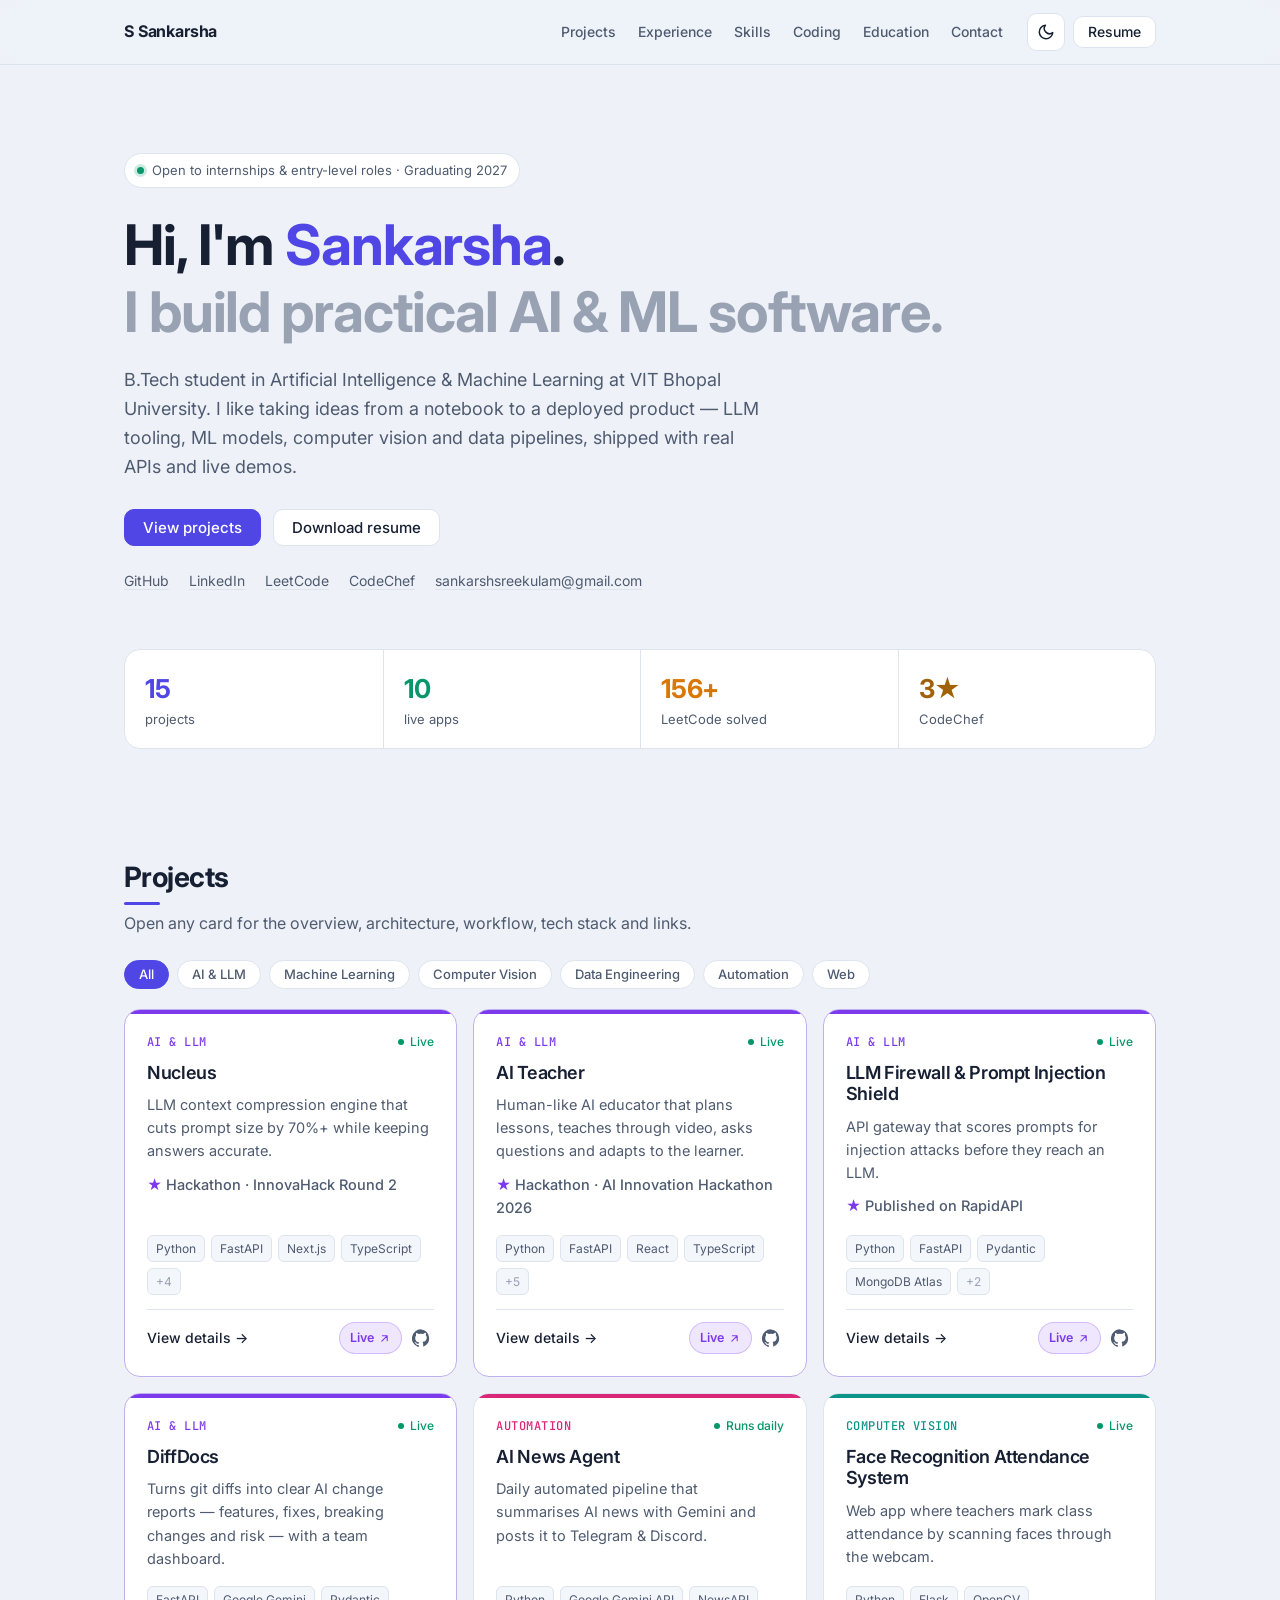
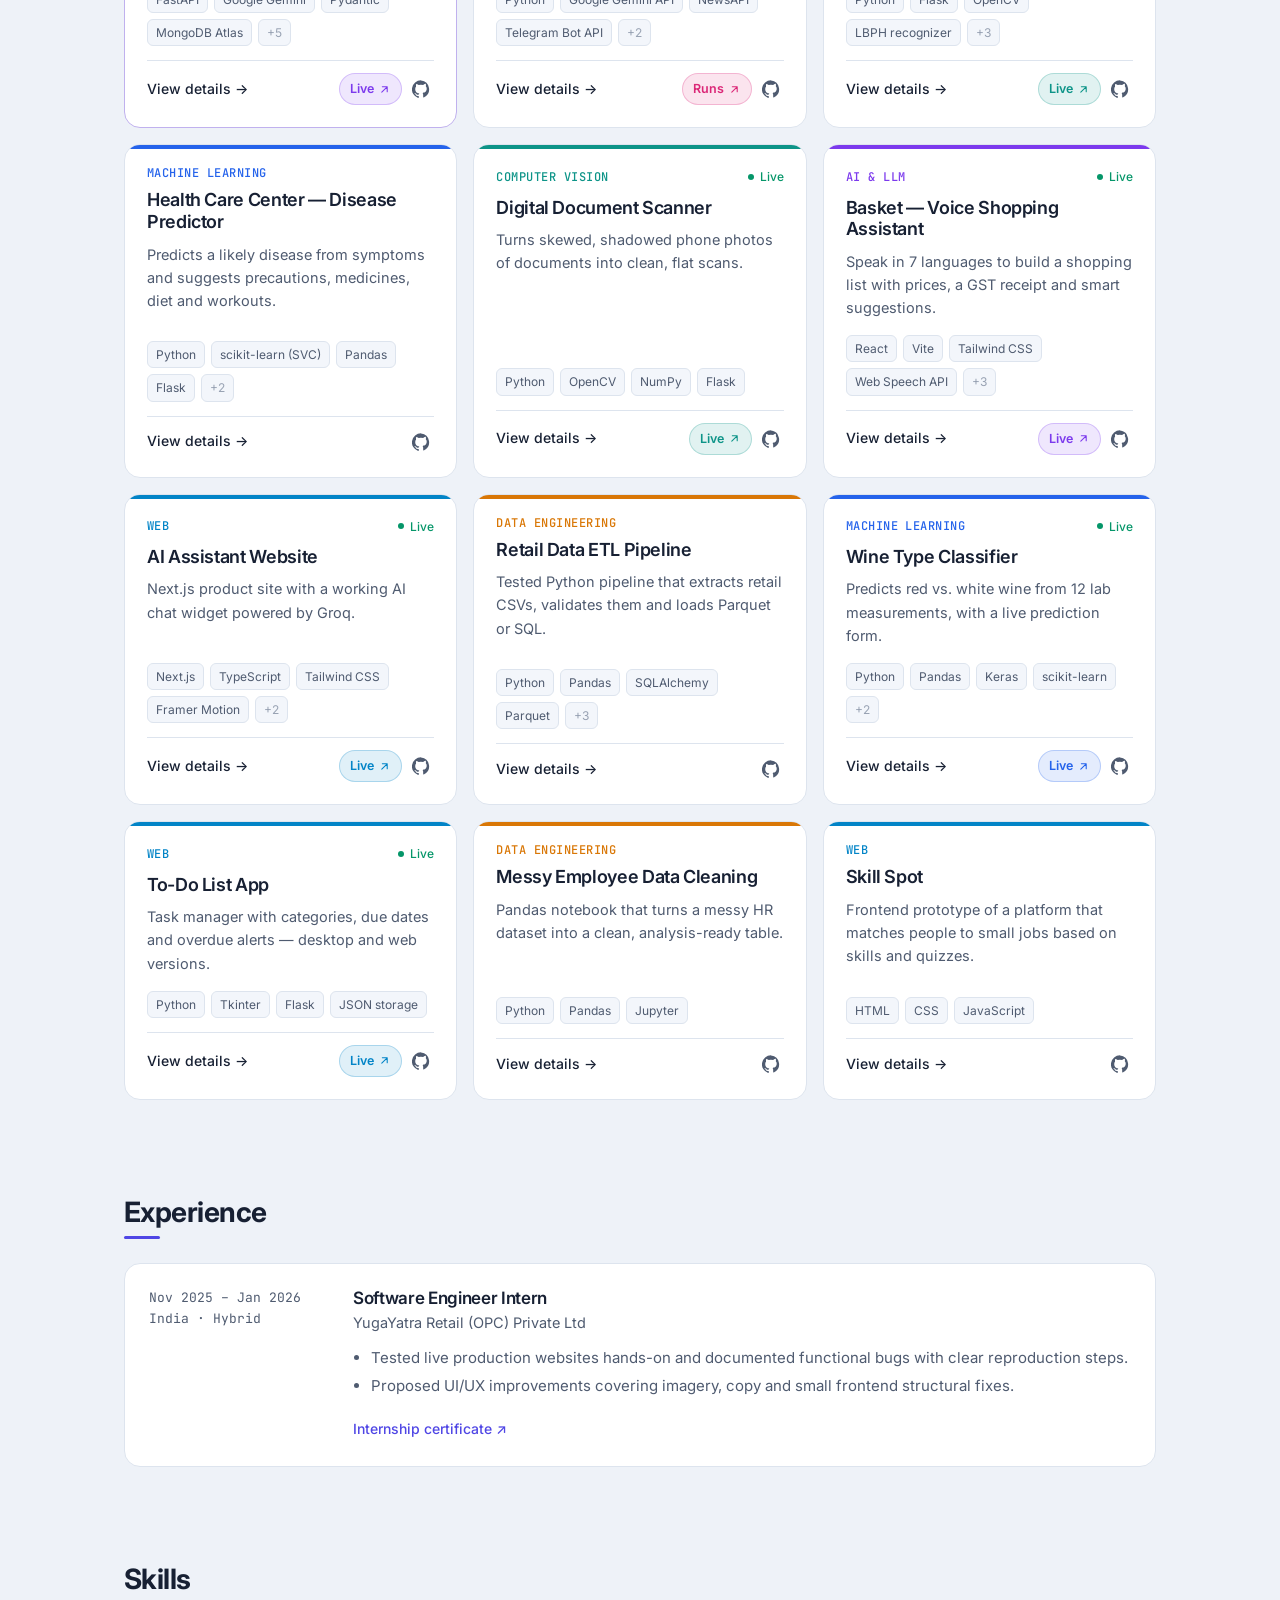
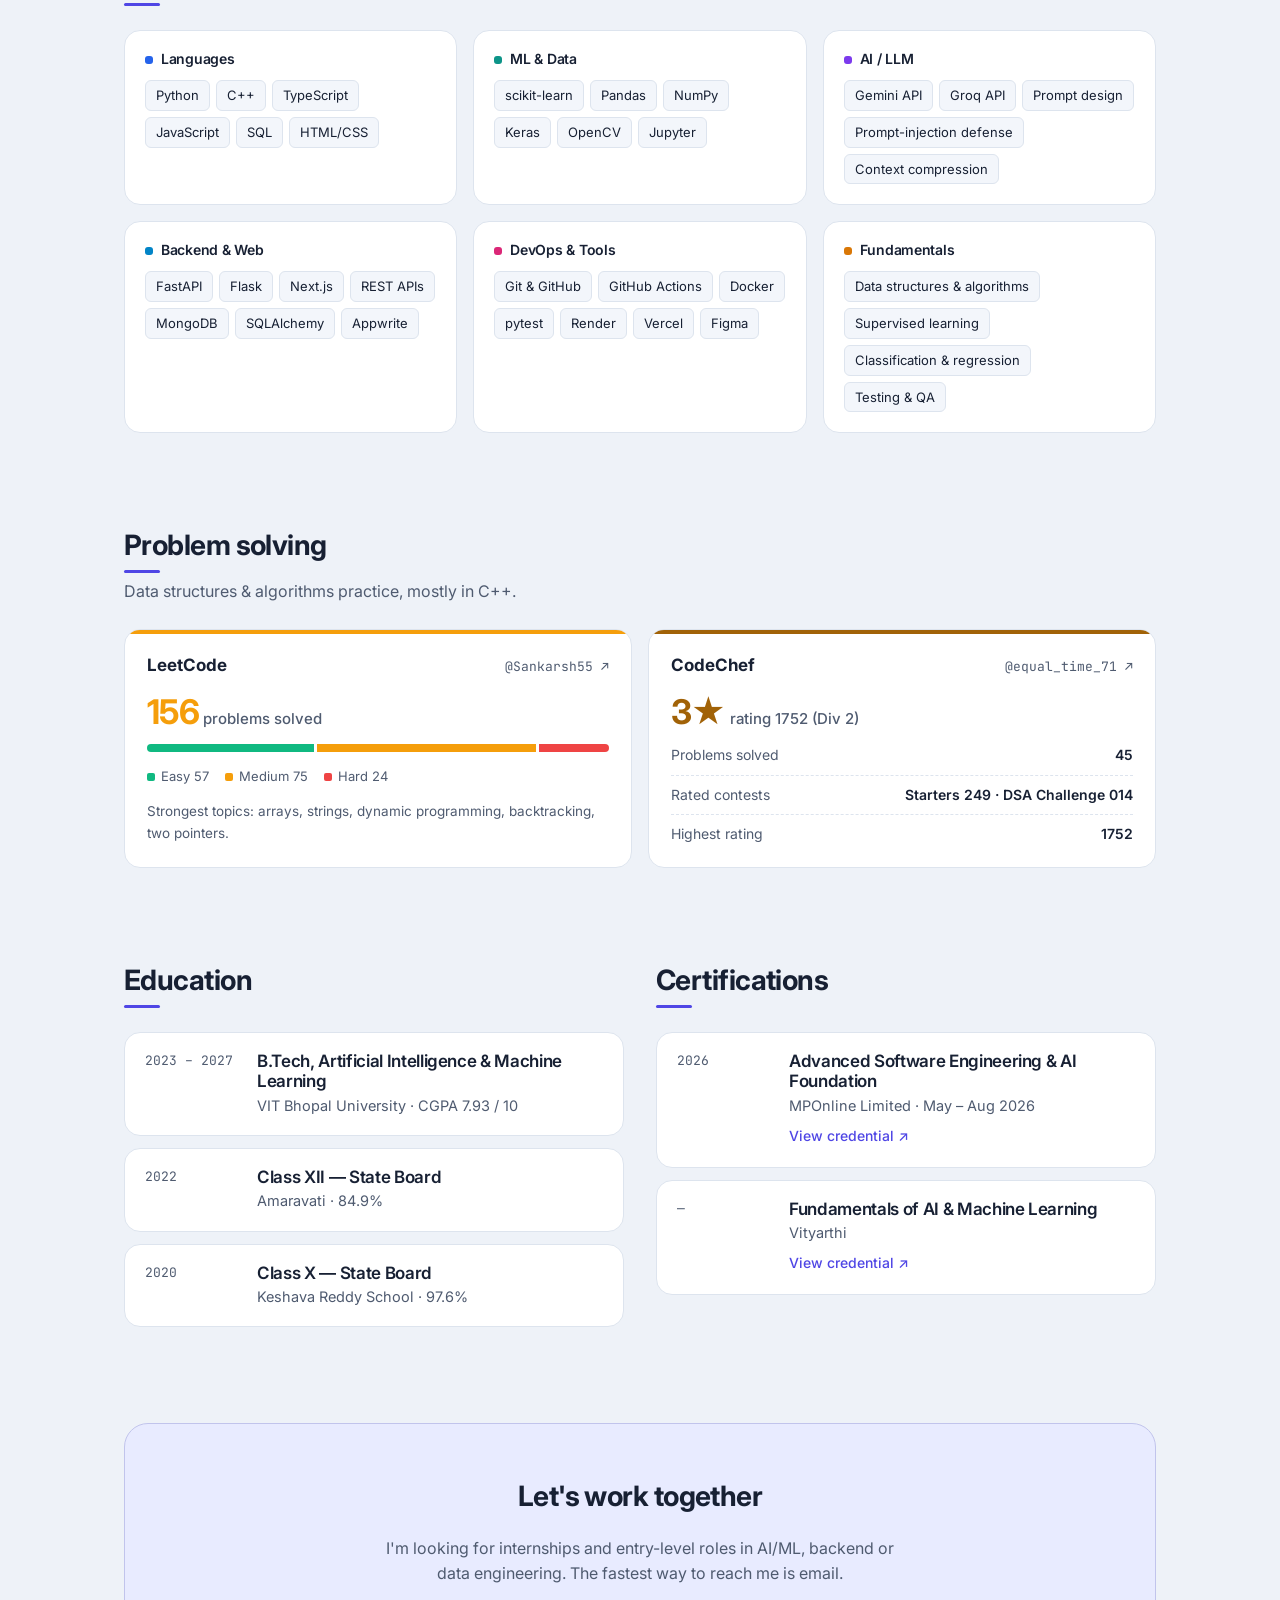
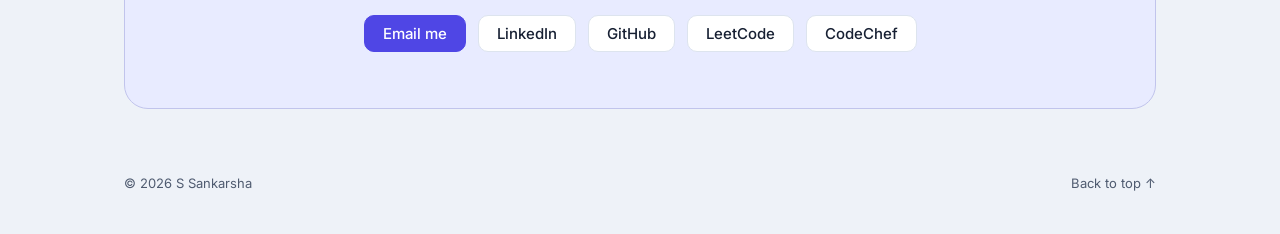
==== commit b5f71cb0: "Add colour, live links, new projects and coding profiles - Soft tinted background with solid accent " ====
--- a/index.html
+++ b/index.html
@@ -27,6 +27,7 @@
         <a href="#projects">Projects</a>
         <a href="#experience">Experience</a>
         <a href="#skills">Skills</a>
+        <a href="#coding">Coding</a>
         <a href="#education">Education</a>
         <a href="#contact">Contact</a>
       </nav>
@@ -44,7 +45,7 @@
     <!-- Hero -->
     <section class="hero wrap" id="top">
       <p class="status"><span class="dot" aria-hidden="true"></span>Open to internships &amp; entry-level roles · Graduating 2027</p>
-      <h1>Hi, I'm Sankarsha.<br><span class="muted">I build practical AI &amp; ML software.</span></h1>
+      <h1>Hi, I'm <span class="accent-text">Sankarsha</span>.<br><span class="muted">I build practical AI &amp; ML software.</span></h1>
       <p class="lead">
         B.Tech student in Artificial Intelligence &amp; Machine Learning at VIT Bhopal University.
         I like taking ideas from a notebook to a deployed product — LLM tooling, ML models,
@@ -57,6 +58,8 @@
       <ul class="socials" aria-label="Profiles">
         <li><a href="https://github.com/Sankarsh369" target="_blank" rel="noopener">GitHub</a></li>
         <li><a href="https://www.linkedin.com/in/sankarsha-s-b049b41b6/" target="_blank" rel="noopener">LinkedIn</a></li>
+        <li><a href="https://leetcode.com/u/Sankarsh55/" target="_blank" rel="noopener">LeetCode</a></li>
+        <li><a href="https://www.codechef.com/users/equal_time_71" target="_blank" rel="noopener">CodeChef</a></li>
         <li><a href="mailto:sankarshsreekulam@gmail.com">sankarshsreekulam@gmail.com</a></li>
       </ul>
       <dl class="stats" id="stats"></dl>
@@ -102,6 +105,34 @@
       </div>
     </section>
 
+    <!-- Coding profiles -->
+    <section class="section wrap" id="coding">
+      <div class="section-head">
+        <h2>Problem solving</h2>
+        <p class="muted">Data structures &amp; algorithms practice, mostly in C++.</p>
+      </div>
+      <div class="profiles">
+        <a class="profile lc" href="https://leetcode.com/u/Sankarsh55/" target="_blank" rel="noopener">
+          <div class="profile-head"><span class="profile-name">LeetCode</span><span class="handle">@Sankarsh55 ↗</span></div>
+          <div class="profile-big">156<span> problems solved</span></div>
+          <div class="bars" aria-label="57 easy, 75 medium, 24 hard">
+            <span class="e" style="flex:57"></span><span class="m" style="flex:75"></span><span class="h" style="flex:24"></span>
+          </div>
+          <ul class="legend"><li><i class="e"></i>Easy 57</li><li><i class="m"></i>Medium 75</li><li><i class="h"></i>Hard 24</li></ul>
+          <p class="muted small">Strongest topics: arrays, strings, dynamic programming, backtracking, two pointers.</p>
+        </a>
+        <a class="profile cc" href="https://www.codechef.com/users/equal_time_71" target="_blank" rel="noopener">
+          <div class="profile-head"><span class="profile-name">CodeChef</span><span class="handle">@equal_time_71 ↗</span></div>
+          <div class="profile-big">3★<span> rating 1752 (Div 2)</span></div>
+          <ul class="kv">
+            <li><span>Problems solved</span><strong>45</strong></li>
+            <li><span>Rated contests</span><strong>Starters 249 · DSA Challenge 014</strong></li>
+            <li><span>Highest rating</span><strong>1752</strong></li>
+          </ul>
+        </a>
+      </div>
+    </section>
+
     <!-- Education + Certifications -->
     <section class="section wrap two-col" id="education">
       <div>
@@ -142,6 +173,8 @@
         <a class="btn btn-primary" href="mailto:sankarshsreekulam@gmail.com">Email me</a>
         <a class="btn" href="https://www.linkedin.com/in/sankarsha-s-b049b41b6/" target="_blank" rel="noopener">LinkedIn</a>
         <a class="btn" href="https://github.com/Sankarsh369" target="_blank" rel="noopener">GitHub</a>
+        <a class="btn" href="https://leetcode.com/u/Sankarsh55/" target="_blank" rel="noopener">LeetCode</a>
+        <a class="btn" href="https://www.codechef.com/users/equal_time_71" target="_blank" rel="noopener">CodeChef</a>
       </div>
     </section>
   </main>
--- a/styles.css
+++ b/styles.css
@@ -1,33 +1,40 @@
 /* ---------- Tokens ---------- */
 :root {
-  --bg: #fafafa;
+  --bg: #eef2f8;
   --surface: #ffffff;
-  --surface-2: #f4f4f5;
-  --text: #18181b;
-  --muted: #52525b;
-  --faint: #a1a1aa;
-  --border: #e4e4e7;
-  --accent: #2563eb;
-  --accent-soft: #eff6ff;
-  --live: #16a34a;
-  --shadow: 0 1px 2px rgb(0 0 0 / .04), 0 8px 24px -12px rgb(0 0 0 / .12);
-  --radius: 14px;
+  --surface-2: #f3f6fb;
+  --text: #172033;
+  --muted: #4f5b70;
+  --faint: #98a2b3;
+  --border: #dde4ee;
+  --accent: #4f46e5;
+  --accent-soft: #e8ebff;
+  --on-accent: #ffffff;
+  --live: #059669;
+  /* one calm colour per project category */
+  --c-ai: #7c3aed; --c-ml: #2563eb; --c-cv: #0d9488; --c-data: #d97706; --c-automation: #db2777; --c-web: #0284c7;
+  --shadow: 0 1px 2px rgb(23 32 51 / .04), 0 12px 32px -16px rgb(23 32 51 / .18);
+  --radius: 16px;
   --font: "Inter", system-ui, -apple-system, "Segoe UI", Roboto, sans-serif;
   --mono: "JetBrains Mono", ui-monospace, SFMono-Regular, Consolas, monospace;
   color-scheme: light;
 }
 @media (prefers-color-scheme: dark) {
   :root:not([data-theme="light"]) {
-    --bg: #0b0b0d; --surface: #131316; --surface-2: #1b1b1f; --text: #f4f4f5;
-    --muted: #a1a1aa; --faint: #71717a; --border: #27272a; --accent: #60a5fa;
-    --accent-soft: #172036; --live: #4ade80; --shadow: 0 1px 2px rgb(0 0 0 / .4), 0 12px 32px -16px rgb(0 0 0 / .7);
+    --bg: #0f1320; --surface: #171c2b; --surface-2: #1e2436; --text: #eef1f8;
+    --muted: #a3acc2; --faint: #6b748a; --border: #2a3147; --accent: #a5b4fc;
+    --accent-soft: #232848; --on-accent: #12152a; --live: #34d399;
+    --c-ai: #c4b5fd; --c-ml: #93c5fd; --c-cv: #5eead4; --c-data: #fcd34d; --c-automation: #f9a8d4; --c-web: #7dd3fc;
+    --shadow: 0 1px 2px rgb(0 0 0 / .4), 0 16px 40px -18px rgb(0 0 0 / .8);
     color-scheme: dark;
   }
 }
 :root[data-theme="dark"] {
-  --bg: #0b0b0d; --surface: #131316; --surface-2: #1b1b1f; --text: #f4f4f5;
-  --muted: #a1a1aa; --faint: #71717a; --border: #27272a; --accent: #60a5fa;
-  --accent-soft: #172036; --live: #4ade80; --shadow: 0 1px 2px rgb(0 0 0 / .4), 0 12px 32px -16px rgb(0 0 0 / .7);
+  --bg: #0f1320; --surface: #171c2b; --surface-2: #1e2436; --text: #eef1f8;
+  --muted: #a3acc2; --faint: #6b748a; --border: #2a3147; --accent: #a5b4fc;
+  --accent-soft: #232848; --on-accent: #12152a; --live: #34d399;
+  --c-ai: #c4b5fd; --c-ml: #93c5fd; --c-cv: #5eead4; --c-data: #fcd34d; --c-automation: #f9a8d4; --c-web: #7dd3fc;
+  --shadow: 0 1px 2px rgb(0 0 0 / .4), 0 16px 40px -18px rgb(0 0 0 / .8);
   color-scheme: dark;
 }
 
@@ -278,3 +285,111 @@
   html { scroll-behavior: auto; }
   *, *::before, *::after { animation: none !important; transition: none !important; }
 }
+
+/* =========================================================
+   Colour layer: solid accent + one colour per category
+   ========================================================= */
+.accent-text { color: var(--accent); }
+
+.btn-primary { background: var(--accent); color: var(--on-accent); border-color: var(--accent); }
+.btn-primary:hover { opacity: .9; border-color: var(--accent); }
+.chip[aria-pressed="true"] { background: var(--accent); color: var(--on-accent); border-color: var(--accent); }
+
+/* Each headline number gets its own solid colour */
+.stats div:nth-child(1) dd { color: var(--accent); }
+.stats div:nth-child(2) dd { color: var(--live); }
+.stats div:nth-child(3) dd { color: #d97706; }
+.stats div:nth-child(4) dd { color: #a16207; }
+:root[data-theme="dark"] .stats div:nth-child(3) dd { color: #fbbf24; }
+:root[data-theme="dark"] .stats div:nth-child(4) dd { color: #d6a35c; }
+@media (prefers-color-scheme: dark) {
+  :root:not([data-theme="light"]) .stats div:nth-child(3) dd { color: #fbbf24; }
+  :root:not([data-theme="light"]) .stats div:nth-child(4) dd { color: #d6a35c; }
+}
+
+.section-head h2, .contact h2 { position: relative; padding-bottom: 10px; }
+.section-head h2::after {
+  content: ""; position: absolute; left: 0; bottom: 0; width: 36px; height: 3px; border-radius: 3px; background: var(--accent);
+}
+
+/* Category colour hook: cards and the modal read --cc */
+.c-ai { --cc: var(--c-ai); } .c-ml { --cc: var(--c-ml); } .c-cv { --cc: var(--c-cv); }
+.c-data { --cc: var(--c-data); } .c-automation { --cc: var(--c-automation); } .c-web { --cc: var(--c-web); }
+
+.card { overflow: hidden; }
+.card::before { content: ""; position: absolute; inset: 0 0 auto 0; height: 4px; background: var(--cc); }
+.card .cat, .modal .cat { color: var(--cc); }
+.card:hover { border-color: color-mix(in srgb, var(--cc) 45%, var(--border)); }
+.card:hover .details { color: var(--cc); }
+.featured { border-color: color-mix(in srgb, var(--cc) 30%, var(--border)); }
+.badge::before { color: var(--cc, var(--accent)); }
+
+.card-links { position: relative; z-index: 2; display: inline-flex; align-items: center; gap: 6px; }
+.pill-link {
+  display: inline-flex; align-items: center; gap: 4px; padding: 5px 10px; border-radius: 999px;
+  font-size: 12.5px; font-weight: 600; text-decoration: none;
+  color: var(--cc); background: color-mix(in srgb, var(--cc) 12%, transparent);
+  border: 1px solid color-mix(in srgb, var(--cc) 25%, transparent);
+}
+.pill-link svg { width: 13px; height: 13px; }
+.pill-link:hover { background: color-mix(in srgb, var(--cc) 20%, transparent); }
+
+/* Modal picks up its project's colour */
+.modal-inner { border-top: 4px solid var(--cc, var(--accent)); }
+.modal .metrics div { background: color-mix(in srgb, var(--cc) 9%, var(--surface)); border-color: color-mix(in srgb, var(--cc) 22%, var(--border)); }
+.modal .metrics dd { color: var(--cc); }
+.modal .arch { background: color-mix(in srgb, var(--cc) 4%, var(--bg)); border-color: color-mix(in srgb, var(--cc) 30%, var(--border)); }
+.modal .arch-name { color: var(--cc); }
+.modal .arch-arrow span, .modal .arch-arrow span::after { background-color: transparent; }
+.modal .arch-arrow span { background: color-mix(in srgb, var(--cc) 55%, transparent); }
+.modal .arch-arrow span::after { border-color: color-mix(in srgb, var(--cc) 55%, transparent); }
+.modal .num { background: var(--cc); color: var(--surface); }
+.modal .flow li:not(:last-child)::before { background: color-mix(in srgb, var(--cc) 30%, var(--border)); }
+.modal-links .btn-primary { background: var(--cc); box-shadow: none; color: var(--surface); }
+
+/* Skills: a coloured marker per group */
+.skills > div { position: relative; }
+.skills h3 { display: flex; align-items: center; gap: 8px; }
+.skills h3::before { content: ""; width: 8px; height: 8px; border-radius: 3px; background: var(--k, var(--accent)); }
+.skills > div:nth-child(1) { --k: var(--c-ml); } .skills > div:nth-child(2) { --k: var(--c-cv); }
+.skills > div:nth-child(3) { --k: var(--c-ai); } .skills > div:nth-child(4) { --k: var(--c-web); }
+.skills > div:nth-child(5) { --k: var(--c-automation); } .skills > div:nth-child(6) { --k: var(--c-data); }
+
+/* Problem-solving profiles */
+.profiles { display: grid; grid-template-columns: repeat(auto-fit, minmax(300px, 1fr)); gap: 16px; }
+@media (max-width: 360px) { .profiles { grid-template-columns: 1fr; } }
+.profile {
+  position: relative; overflow: hidden; display: flex; flex-direction: column; gap: 14px; padding: 22px;
+  background: var(--surface); border: 1px solid var(--border); border-radius: var(--radius);
+  text-decoration: none; color: var(--text); transition: transform .2s, box-shadow .2s, border-color .2s;
+}
+.profile::before { content: ""; position: absolute; inset: 0 0 auto 0; height: 4px; background: var(--pc); }
+.profile:hover { transform: translateY(-2px); box-shadow: var(--shadow); border-color: color-mix(in srgb, var(--pc) 45%, var(--border)); }
+.profile.lc { --pc: #f59e0b; }
+.profile.cc { --pc: #a16207; }
+:root[data-theme="dark"] .profile.cc { --pc: #d6a35c; }
+@media (prefers-color-scheme: dark) { :root:not([data-theme="light"]) .profile.cc { --pc: #d6a35c; } }
+.profile-head { display: flex; justify-content: space-between; align-items: baseline; gap: 12px; }
+.profile-name { font-weight: 700; font-size: 17px; }
+.handle { font: 13px var(--mono); color: var(--muted); }
+.profile-big { font-size: 34px; font-weight: 700; letter-spacing: -0.02em; color: var(--pc); line-height: 1.1; }
+.profile-big span { font-size: 15px; font-weight: 500; color: var(--muted); letter-spacing: 0; }
+.bars { display: flex; gap: 3px; height: 8px; border-radius: 99px; overflow: hidden; }
+.bars .e, .legend .e { background: #10b981; } .bars .m, .legend .m { background: #f59e0b; } .bars .h, .legend .h { background: #ef4444; }
+.legend { list-style: none; display: flex; flex-wrap: wrap; gap: 6px 16px; font-size: 13px; color: var(--muted); }
+.legend i { display: inline-block; width: 8px; height: 8px; border-radius: 2px; margin-right: 6px; }
+.kv { list-style: none; display: grid; gap: 8px; }
+.kv li { display: flex; justify-content: space-between; gap: 12px; font-size: 14px; padding-bottom: 8px; border-bottom: 1px dashed var(--border); }
+.kv li:last-child { border-bottom: 0; padding-bottom: 0; }
+.kv span { color: var(--muted); }
+.kv strong { font-weight: 600; text-align: right; }
+.small { font-size: 13.5px; }
+
+/* Contact block sits on a soft solid accent panel */
+.contact {
+  margin-top: 72px; padding: 56px 24px; border-radius: 24px;
+  background: var(--accent-soft); border: 1px solid color-mix(in srgb, var(--accent) 20%, var(--border));
+  width: calc(100% - 48px); max-width: 1032px;
+}
+.contact .btn:not(.btn-primary) { background: var(--surface); }
+@media (max-width: 600px) { .contact { width: calc(100% - 32px); padding: 40px 16px; } }
